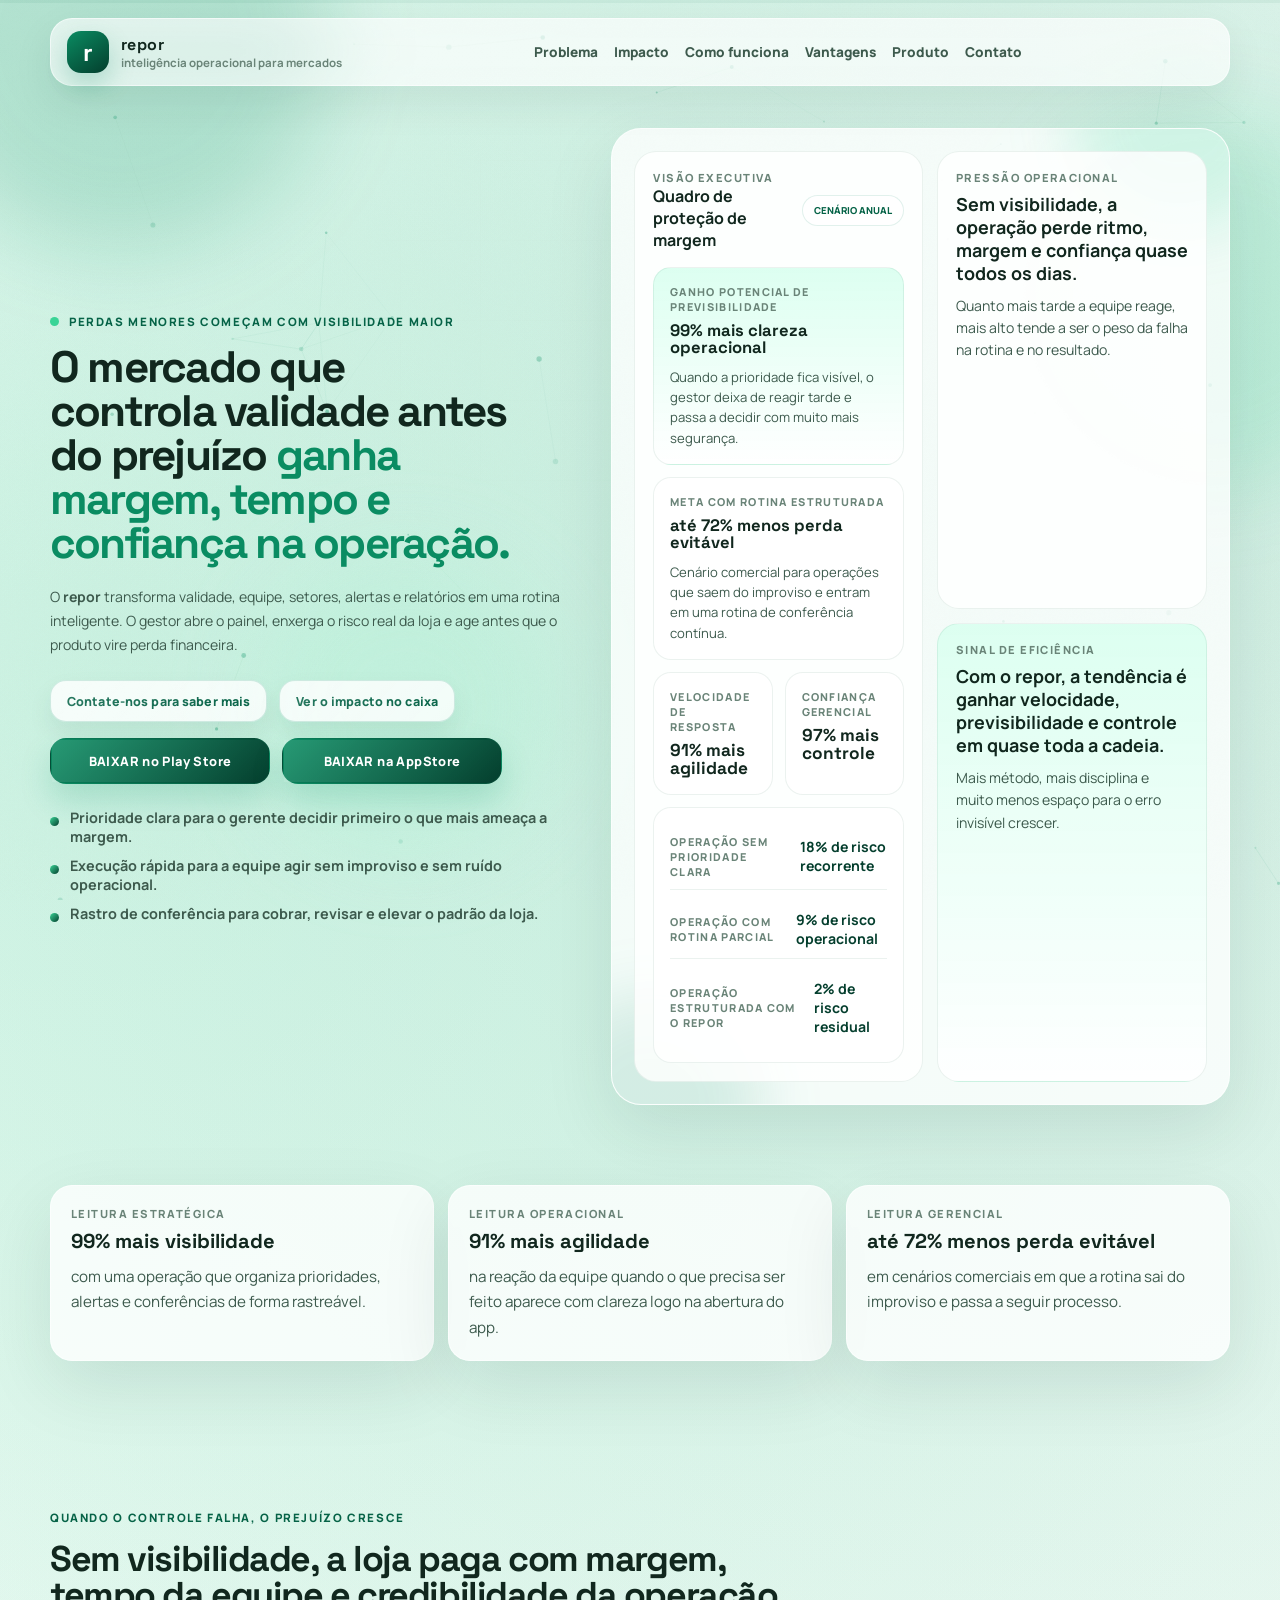
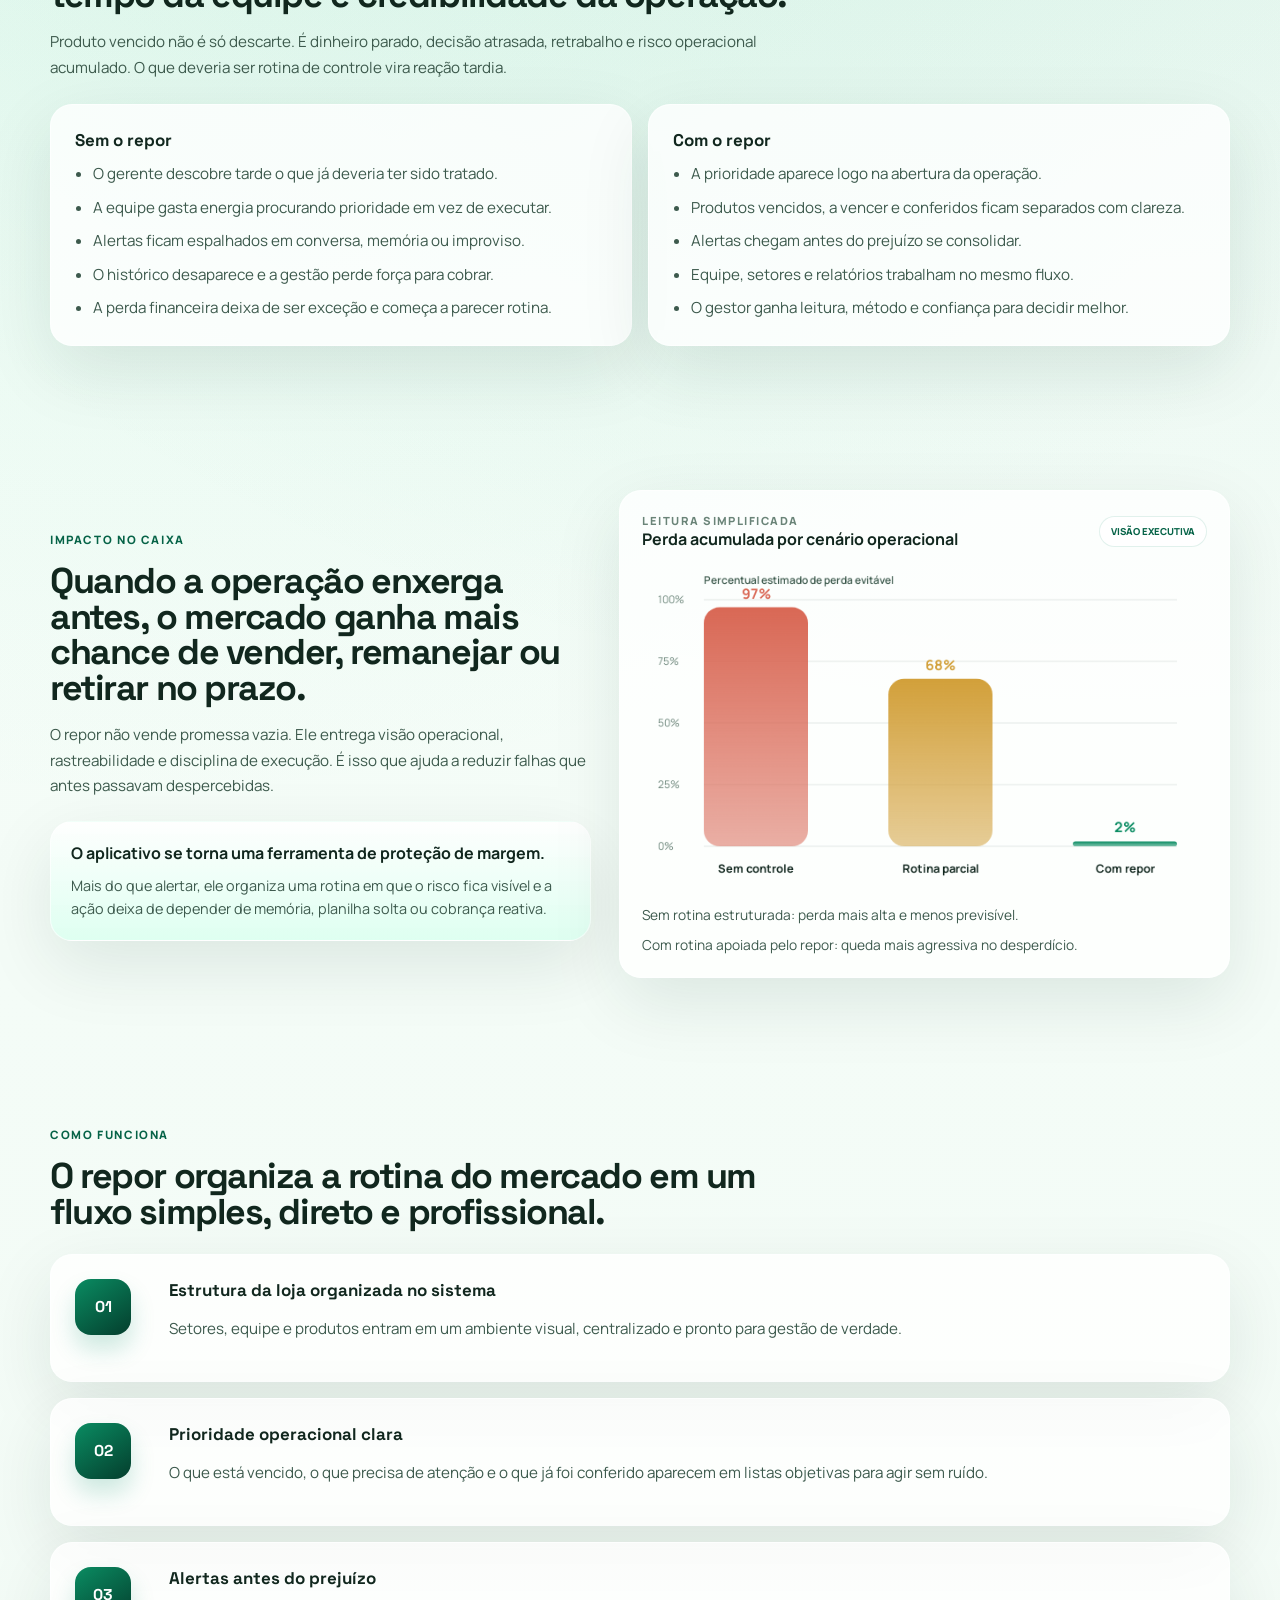
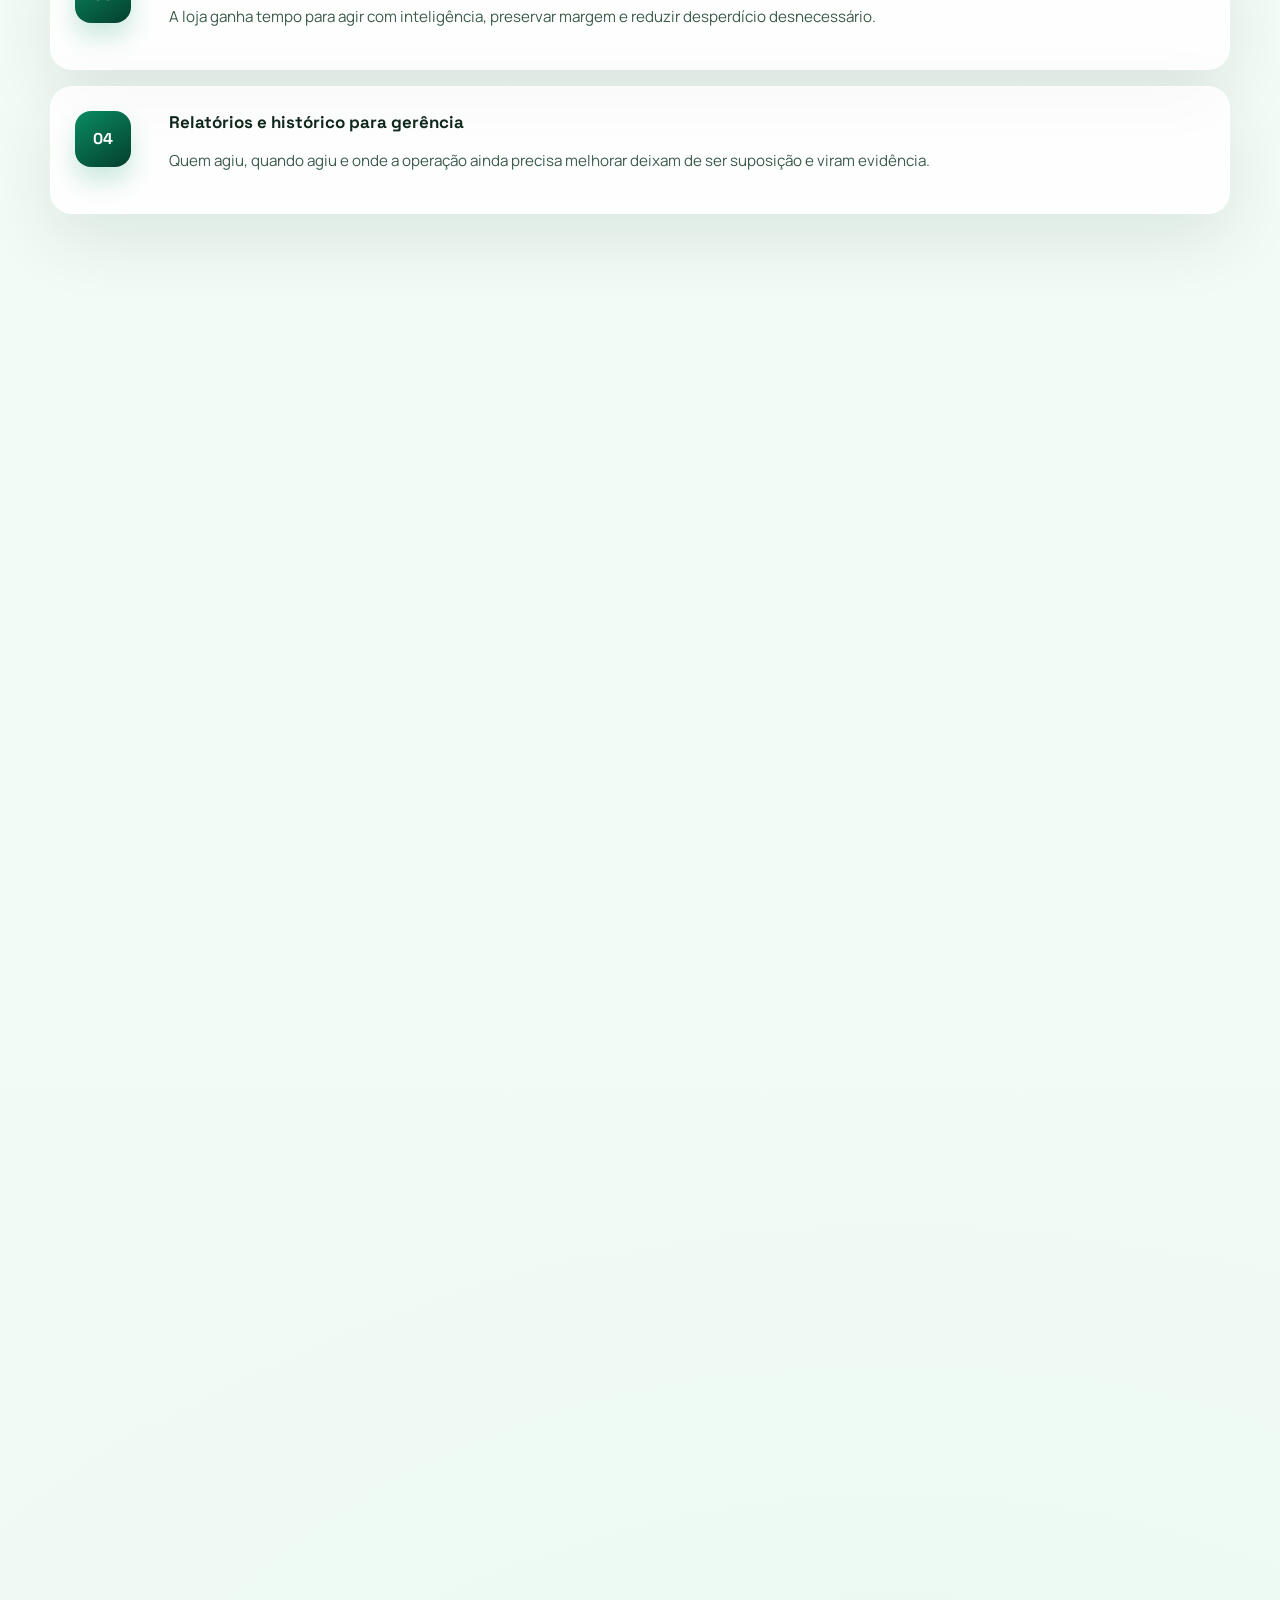
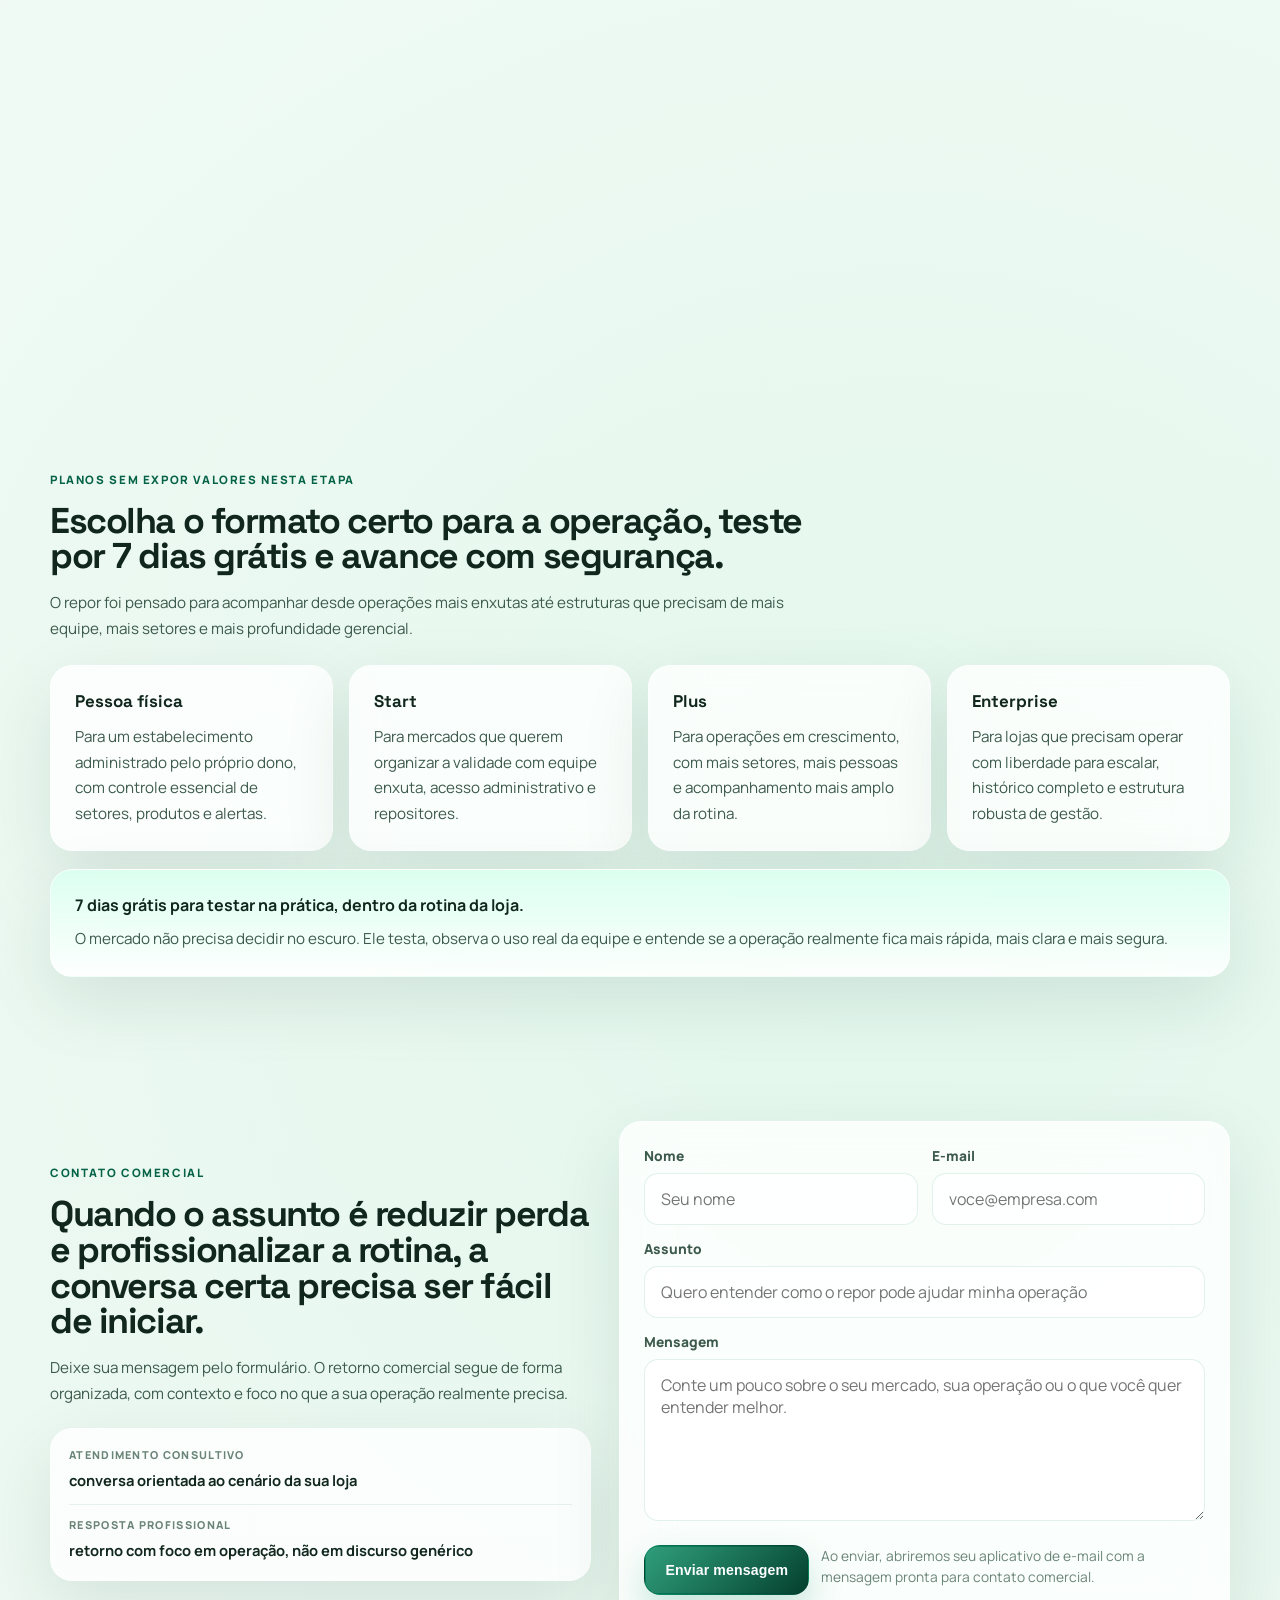
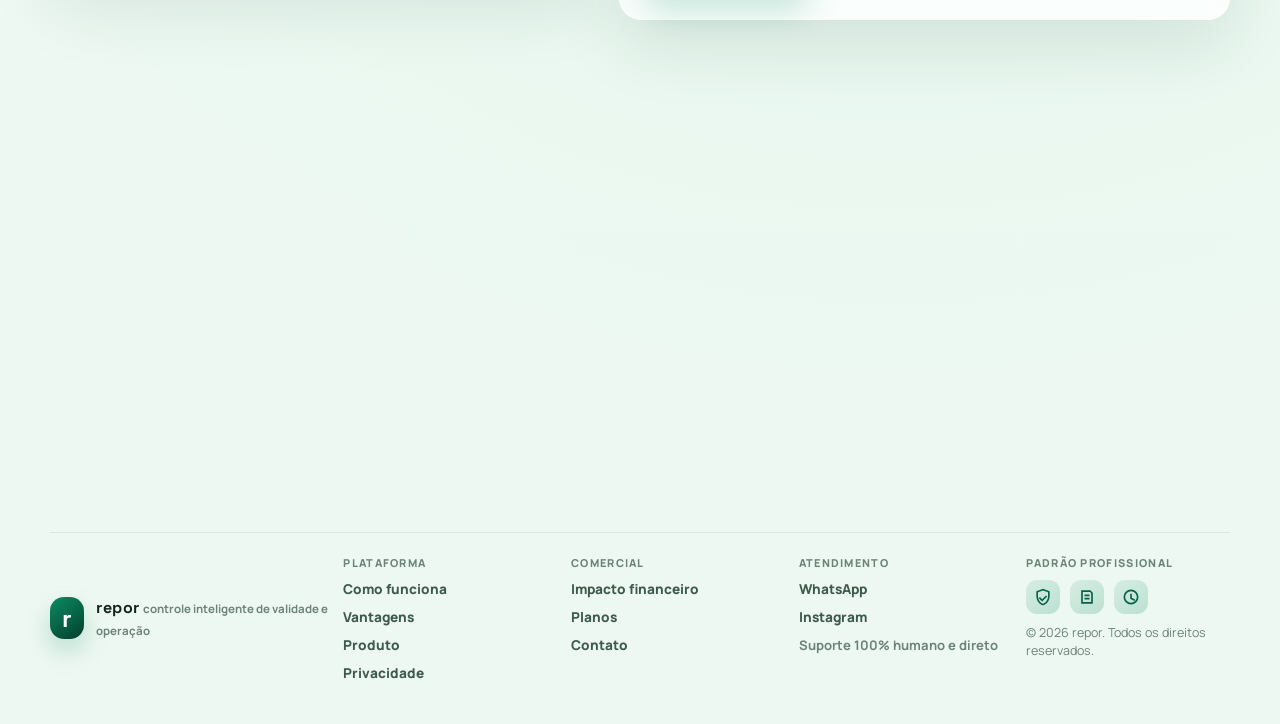
==== index.html @ f5dc284c "first commit" ====
<!DOCTYPE html>
<html lang="pt-BR">
  <head>
    <meta charset="UTF-8" />
    <meta name="viewport" content="width=device-width, initial-scale=1.0" />
    <title>repor | Menos perda. Mais margem. Mais controle.</title>
    <meta
      name="description"
      content="repor é a plataforma que transforma validade, equipe, setores, alertas e relatórios em uma operação mais lucrativa para mercados que querem vender mais e perder menos."
    />
    <meta name="theme-color" content="#0a8c62" />
    <link rel="preconnect" href="https://fonts.googleapis.com" />
    <link rel="preconnect" href="https://fonts.gstatic.com" crossorigin />
    <link
      href="https://fonts.googleapis.com/css2?family=Manrope:wght@400;500;600;700;800&family=Space+Grotesk:wght@500;700&display=swap"
      rel="stylesheet"
    />
    <link
      rel="icon"
      type="image/svg+xml"
      href="data:image/svg+xml,%3Csvg xmlns='http://www.w3.org/2000/svg' viewBox='0 0 64 64'%3E%3Crect width='64' height='64' rx='18' fill='%230a8c62'/%3E%3Ctext x='50%25' y='55%25' text-anchor='middle' dominant-baseline='middle' font-family='Arial, sans-serif' font-size='38' font-weight='700' fill='white'%3Er%3C/text%3E%3C/svg%3E"
    />
    <link rel="stylesheet" href="./styles.css" />
  </head>
  <body>
    <div class="site-shell">
      <div class="noise"></div>
      <div class="grid-light"></div>
      <div class="radial radial-a"></div>
      <div class="radial radial-b"></div>
      <div class="radial radial-c"></div>
      <canvas id="particle-canvas" aria-hidden="true"></canvas>

      <div class="scroll-progress" aria-hidden="true">
        <span id="scroll-progress-bar"></span>
      </div>

      <header class="topbar">
        <a class="brand" href="#inicio" aria-label="repor, voltar ao início">
          <span class="brand-mark">r</span>
          <span class="brand-copy">
            <strong>repor</strong>
            <small>inteligência operacional para mercados</small>
          </span>
        </a>

        <nav class="topnav" aria-label="Navegação principal">
          <a href="#problema">Problema</a>
          <a href="#impacto">Impacto</a>
          <a href="#como-funciona">Como funciona</a>
          <a href="#vantagens">Vantagens</a>
          <a href="#produto">Produto</a>
          <a href="#contato">Contato</a>
        </nav>

        <div class="topbar-actions"></div>
      </header>

      <main>
        <section class="hero section" id="inicio">
          <div class="hero-copy reveal" style="--delay: 60ms">
            <div class="eyebrow eyebrow-live">
              <span class="live-dot"></span>
              perdas menores começam com visibilidade maior
            </div>

            <h1>
              O mercado que controla validade antes do prejuízo
              <span>ganha margem, tempo e confiança na operação.</span>
            </h1>

            <p class="lead">
              O <strong>repor</strong> transforma validade, equipe, setores, alertas e
              relatórios em uma rotina inteligente. O gestor abre o painel, enxerga o
              risco real da loja e age antes que o produto vire perda financeira.
            </p>

            <div class="hero-actions">
              <a
                class="button button-primary"
                href="https://wa.me/5518997501202"
                target="_blank"
                rel="noreferrer"
              >
                Contate-nos para saber mais
              </a>
              <a class="button button-secondary" href="#impacto">
                Ver o impacto no caixa
              </a>
            </div>

            <div class="store-row">
              <a class="store-badge simple-store" href="#" aria-label="Baixar no Play Store">
                <span>BAIXAR no Play Store</span>
              </a>
              <a class="store-badge simple-store" href="#" aria-label="Baixar na App Store">
                <span>BAIXAR na AppStore</span>
              </a>
            </div>

            <ul class="hero-points">
              <li>Prioridade clara para o gerente decidir primeiro o que mais ameaça a margem.</li>
              <li>Execução rápida para a equipe agir sem improviso e sem ruído operacional.</li>
              <li>Rastro de conferência para cobrar, revisar e elevar o padrão da loja.</li>
            </ul>
          </div>

          <div class="hero-visual reveal" style="--delay: 180ms">
            <div class="hero-frame glass-panel">
              <div class="hero-frame-grid">
                <div class="hero-screen-main">
                  <div class="screen-top">
                    <div>
                      <span class="mini-label">visão executiva</span>
                      <strong>Quadro de proteção de margem</strong>
                    </div>
                    <span class="status-pill">cenário anual</span>
                  </div>

                  <div class="executive-board">
                    <article class="executive-card emphasis full">
                      <small>Ganho potencial de previsibilidade</small>
                      <strong>99% mais clareza operacional</strong>
                      <p>Quando a prioridade fica visível, o gestor deixa de reagir tarde e passa a decidir com muito mais segurança.</p>
                    </article>
                    <article class="executive-card full">
                      <small>Meta com rotina estruturada</small>
                      <strong>até 72% menos perda evitável</strong>
                      <p>Cenário comercial para operações que saem do improviso e entram em uma rotina de conferência contínua.</p>
                    </article>
                    <article class="executive-card compact">
                      <small>Velocidade de resposta</small>
                      <strong>91% mais agilidade</strong>
                    </article>
                    <article class="executive-card compact">
                      <small>Confiança gerencial</small>
                      <strong>97% mais controle</strong>
                    </article>
                    <article class="executive-table">
                      <div>
                        <span>Operação sem prioridade clara</span>
                        <b>18% de risco recorrente</b>
                      </div>
                      <div>
                        <span>Operação com rotina parcial</span>
                        <b>9% de risco operacional</b>
                      </div>
                      <div>
                        <span>Operação estruturada com o repor</span>
                        <b>2% de risco residual</b>
                      </div>
                    </article>
                  </div>
                </div>

                <div class="hero-side-card">
                  <span class="mini-label">pressão operacional</span>
                  <strong>Sem visibilidade, a operação perde ritmo, margem e confiança quase todos os dias.</strong>
                  <p>Quanto mais tarde a equipe reage, mais alto tende a ser o peso da falha na rotina e no resultado.</p>
                </div>

                <div class="hero-side-card success">
                  <span class="mini-label">sinal de eficiência</span>
                  <strong>Com o repor, a tendência é ganhar velocidade, previsibilidade e controle em quase toda a cadeia.</strong>
                  <p>Mais método, mais disciplina e muito menos espaço para o erro invisível crescer.</p>
                </div>
              </div>
            </div>
          </div>
        </section>

        <section class="section roi-strip reveal" id="impacto">
          <article class="roi-card glass-panel" style="--delay: 40ms">
            <span class="mini-label">leitura estratégica</span>
            <strong>99% mais visibilidade</strong>
            <p>com uma operação que organiza prioridades, alertas e conferências de forma rastreável.</p>
          </article>
          <article class="roi-card glass-panel" style="--delay: 120ms">
            <span class="mini-label">leitura operacional</span>
            <strong>91% mais agilidade</strong>
            <p>na reação da equipe quando o que precisa ser feito aparece com clareza logo na abertura do app.</p>
          </article>
          <article class="roi-card glass-panel" style="--delay: 200ms">
            <span class="mini-label">leitura gerencial</span>
            <strong>até 72% menos perda evitável</strong>
            <p>em cenários comerciais em que a rotina sai do improviso e passa a seguir processo.</p>
          </article>
        </section>

        <section class="section problem-section" id="problema">
          <div class="section-heading reveal">
            <span class="eyebrow">Quando o controle falha, o prejuízo cresce</span>
            <h2>Sem visibilidade, a loja paga com margem, tempo da equipe e credibilidade da operação.</h2>
            <p>
              Produto vencido não é só descarte. É dinheiro parado, decisão atrasada, retrabalho e risco operacional acumulado.
              O que deveria ser rotina de controle vira reação tardia.
            </p>
          </div>

          <div class="problem-grid">
            <article class="problem-card reveal glass-panel danger-surface" style="--delay: 60ms">
              <h3>Sem o repor</h3>
              <ul>
                <li>O gerente descobre tarde o que já deveria ter sido tratado.</li>
                <li>A equipe gasta energia procurando prioridade em vez de executar.</li>
                <li>Alertas ficam espalhados em conversa, memória ou improviso.</li>
                <li>O histórico desaparece e a gestão perde força para cobrar.</li>
                <li>A perda financeira deixa de ser exceção e começa a parecer rotina.</li>
              </ul>
            </article>

            <article class="problem-card reveal glass-panel success-surface" style="--delay: 180ms">
              <h3>Com o repor</h3>
              <ul>
                <li>A prioridade aparece logo na abertura da operação.</li>
                <li>Produtos vencidos, a vencer e conferidos ficam separados com clareza.</li>
                <li>Alertas chegam antes do prejuízo se consolidar.</li>
                <li>Equipe, setores e relatórios trabalham no mesmo fluxo.</li>
                <li>O gestor ganha leitura, método e confiança para decidir melhor.</li>
              </ul>
            </article>
          </div>
        </section>

        <section class="section chart-section">
          <div class="chart-copy reveal">
            <span class="eyebrow">Impacto no caixa</span>
            <h2>Quando a operação enxerga antes, o mercado ganha mais chance de vender, remanejar ou retirar no prazo.</h2>
            <p>
              O repor não vende promessa vazia. Ele entrega visão operacional, rastreabilidade e disciplina de execução.
              É isso que ajuda a reduzir falhas que antes passavam despercebidas.
            </p>
            <div class="impact-note glass-panel">
              <strong>O aplicativo se torna uma ferramenta de proteção de margem.</strong>
              <span>
                Mais do que alertar, ele organiza uma rotina em que o risco fica visível e a ação deixa de depender de memória, planilha solta ou cobrança reativa.
              </span>
            </div>
          </div>

          <div class="chart-wrap reveal glass-panel">
            <div class="chart-topline">
              <div>
                <span class="mini-label">leitura simplificada</span>
                <strong>Perda acumulada por cenário operacional</strong>
              </div>
              <span class="chart-badge">visão executiva</span>
            </div>
            <canvas id="line-chart" width="640" height="360" aria-label="Gráfico de perda acumulada por cenário"></canvas>
            <div class="chart-summary">
              <span>Sem rotina estruturada: perda mais alta e menos previsível.</span>
              <span>Com rotina apoiada pelo repor: queda mais agressiva no desperdício.</span>
            </div>
          </div>
        </section>

        <section class="section" id="como-funciona">
          <div class="section-heading reveal">
            <span class="eyebrow">Como funciona</span>
            <h2>O repor organiza a rotina do mercado em um fluxo simples, direto e profissional.</h2>
          </div>

          <div class="timeline">
            <article class="timeline-step reveal glass-panel" style="--delay: 40ms">
              <div class="step-index">01</div>
              <div>
                <h3>Estrutura da loja organizada no sistema</h3>
                <p>Setores, equipe e produtos entram em um ambiente visual, centralizado e pronto para gestão de verdade.</p>
              </div>
            </article>

            <article class="timeline-step reveal glass-panel" style="--delay: 100ms">
              <div class="step-index">02</div>
              <div>
                <h3>Prioridade operacional clara</h3>
                <p>O que está vencido, o que precisa de atenção e o que já foi conferido aparecem em listas objetivas para agir sem ruído.</p>
              </div>
            </article>

            <article class="timeline-step reveal glass-panel" style="--delay: 160ms">
              <div class="step-index">03</div>
              <div>
                <h3>Alertas antes do prejuízo</h3>
                <p>A loja ganha tempo para agir com inteligência, preservar margem e reduzir desperdício desnecessário.</p>
              </div>
            </article>

            <article class="timeline-step reveal glass-panel" style="--delay: 220ms">
              <div class="step-index">04</div>
              <div>
                <h3>Relatórios e histórico para gerência</h3>
                <p>Quem agiu, quando agiu e onde a operação ainda precisa melhorar deixam de ser suposição e viram evidência.</p>
              </div>
            </article>
          </div>
        </section>

        <section class="section features-section" id="vantagens">
          <div class="section-heading reveal">
            <span class="eyebrow">Motivos para escolher o repor</span>
            <h2>Uma solução pensada para convencer na prática, porque melhora o que pesa no caixa e no ritmo da loja.</h2>
          </div>

          <div class="feature-grid">
            <article class="feature-card reveal glass-panel" style="--delay: 40ms">
              <div class="feature-icon">01</div>
              <h3>Menos retrabalho</h3>
              <p>A equipe para de adivinhar e passa a agir com clareza sobre o que realmente vem primeiro.</p>
            </article>
            <article class="feature-card reveal glass-panel" style="--delay: 100ms">
              <div class="feature-icon">02</div>
              <h3>Mais velocidade</h3>
              <p>Filtros, prioridades e alertas reduzem o tempo entre enxergar o problema e resolver o problema.</p>
            </article>
            <article class="feature-card reveal glass-panel" style="--delay: 160ms">
              <div class="feature-icon">03</div>
              <h3>Mais previsibilidade</h3>
              <p>O gestor enxerga a operação antes que o prejuízo apareça no fechamento do mês.</p>
            </article>
            <article class="feature-card reveal glass-panel" style="--delay: 220ms">
              <div class="feature-icon">04</div>
              <h3>Mais profissionalismo</h3>
              <p>Mercado, equipe, setores, alertas e relatórios deixam de parecer improviso e passam a seguir processo.</p>
            </article>
          </div>
        </section>

        <section class="section dashboard-section" id="produto">
          <div class="section-heading reveal">
            <span class="eyebrow">Leitura clara do produto</span>
            <h2>Telas organizadas para quem decide, acompanha e cobra resultado sem ruído visual.</h2>
          </div>

          <div class="product-gallery reveal">
            <article class="product-shot glass-panel" style="--delay: 40ms">
              <div class="product-shot-head">
                <span class="mini-label">Home administrativa</span>
                <strong>Prioridade da loja</strong>
              </div>
              <div class="shot-stack">
                <div class="shot-banner">Existe alerta aberto</div>
                <div class="shot-grid four">
                  <div class="shot-stat warn"><b>4</b><span>alertas ativos</span></div>
                  <div class="shot-stat info"><b>5</b><span>produtos monitorados</span></div>
                  <div class="shot-stat success"><b>3</b><span>responsáveis</span></div>
                  <div class="shot-stat danger"><b>0</b><span>vencidos ou críticos</span></div>
                </div>
                <div class="shot-ring-row">
                  <div class="shot-ring">
                    <div><b>40%</b><span>conferido</span></div>
                  </div>
                  <div class="shot-priority">
                    <small>Próxima prioridade</small>
                    <strong>Original lata vence em 13/06/2026</strong>
                  </div>
                </div>
              </div>
            </article>

            <article class="product-shot glass-panel" style="--delay: 120ms">
              <div class="product-shot-head">
                <span class="mini-label">Equipe e setores</span>
                <strong>Execução acompanhada</strong>
              </div>
                <div class="shot-team-list">
                <div><b>Operador 1</b><span>Hortifruti · acesso liberado</span></div>
                <div><b>Operador 2</b><span>Mercearia Gelada · acesso liberado</span></div>
                <div><b>Operador 3</b><span>Padaria · acesso liberado</span></div>
                </div>
              <div class="shot-sector-bars">
                <div><label>Mercearia Gelada</label><span>3 pack(s)</span><i style="--bar: 100%"></i></div>
                <div><label>Hortifruti</label><span>1 pack(s)</span><i style="--bar: 33%"></i></div>
                <div><label>Frios</label><span>1 pack(s)</span><i style="--bar: 33%"></i></div>
              </div>
            </article>

            <article class="product-shot glass-panel wide" style="--delay: 200ms">
              <div class="product-shot-head">
                <span class="mini-label">Alertas recentes</span>
                <strong>Leitura rápida para ação imediata</strong>
              </div>
              <div class="shot-alerts">
                <article class="shot-alert warn">
                  <b>Atenção: vence em 15 dia(s)</b>
                  <span>Original lata · fique em alerta e marque como averiguado depois da conferência.</span>
                </article>
                <article class="shot-alert warn">
                  <b>Atenção: vence em 16 dia(s)</b>
                  <span>Leite integral · revisão recomendada com prioridade moderada.</span>
                </article>
                <article class="shot-alert warn">
                  <b>Atenção: vence em 18 dia(s)</b>
                  <span>Teste de produto 3 · acompanhamento aberto para o setor responsável.</span>
                </article>
              </div>
            </div>
          </div>
        </section>

        <section class="section plans-section" id="planos">
          <div class="section-heading reveal">
            <span class="eyebrow">Planos sem expor valores nesta etapa</span>
            <h2>Escolha o formato certo para a operação, teste por 7 dias grátis e avance com segurança.</h2>
            <p>
              O repor foi pensado para acompanhar desde operações mais enxutas até estruturas que precisam de mais equipe, mais setores e mais profundidade gerencial.
            </p>
          </div>

          <div class="plans-grid">
            <article class="plan-card reveal glass-panel" style="--delay: 40ms">
              <h3>Pessoa física</h3>
              <p>Para um estabelecimento administrado pelo próprio dono, com controle essencial de setores, produtos e alertas.</p>
            </article>
            <article class="plan-card reveal glass-panel" style="--delay: 100ms">
              <h3>Start</h3>
              <p>Para mercados que querem organizar a validade com equipe enxuta, acesso administrativo e repositores.</p>
            </article>
            <article class="plan-card reveal glass-panel" style="--delay: 160ms">
              <h3>Plus</h3>
              <p>Para operações em crescimento, com mais setores, mais pessoas e acompanhamento mais amplo da rotina.</p>
            </article>
            <article class="plan-card reveal glass-panel" style="--delay: 220ms">
              <h3>Enterprise</h3>
              <p>Para lojas que precisam operar com liberdade para escalar, histórico completo e estrutura robusta de gestão.</p>
            </article>
          </div>

          <div class="trial-banner reveal glass-panel">
            <strong>7 dias grátis para testar na prática, dentro da rotina da loja.</strong>
            <p>
              O mercado não precisa decidir no escuro. Ele testa, observa o uso real da equipe e entende se a operação realmente fica mais rápida, mais clara e mais segura.
            </p>
          </div>
        </section>

        <section class="section contact-section" id="contato">
          <div class="contact-layout">
            <div class="contact-copy reveal">
              <span class="eyebrow">Contato comercial</span>
              <h2>Quando o assunto é reduzir perda e profissionalizar a rotina, a conversa certa precisa ser fácil de iniciar.</h2>
              <p>
                Deixe sua mensagem pelo formulário. O retorno comercial segue de forma organizada, com contexto e foco no que a sua operação realmente precisa.
              </p>
              <div class="contact-assurance glass-panel">
                <div>
                  <small>Atendimento consultivo</small>
                  <strong>conversa orientada ao cenário da sua loja</strong>
                </div>
                <div>
                  <small>Resposta profissional</small>
                  <strong>retorno com foco em operação, não em discurso genérico</strong>
                </div>
              </div>
            </div>

            <form class="contact-form glass-panel reveal" id="contact-form">
              <div class="form-grid">
                <label>
                  <span>Nome</span>
                  <input type="text" name="nome" placeholder="Seu nome" required />
                </label>
                <label>
                  <span>E-mail</span>
                  <input type="email" name="email" placeholder="voce@empresa.com" required />
                </label>
                <label class="full">
                  <span>Assunto</span>
                  <input type="text" name="assunto" placeholder="Quero entender como o repor pode ajudar minha operação" required />
                </label>
                <label class="full">
                  <span>Mensagem</span>
                  <textarea
                    name="mensagem"
                    rows="6"
                    placeholder="Conte um pouco sobre o seu mercado, sua operação ou o que você quer entender melhor."
                    required
                  ></textarea>
                </label>
              </div>
              <div class="form-actions">
                <button class="button button-primary" type="submit">Enviar mensagem</button>
                <p id="form-feedback">
                  Ao enviar, abriremos seu aplicativo de e-mail com a mensagem pronta para contato comercial.
                </p>
              </div>
            </form>
          </div>
        </section>

        <section class="section final-cta">
          <div class="final-cta-panel reveal glass-panel">
            <div>
              <span class="eyebrow">repor</span>
              <h2>Menos perda. Mais margem. Mais processo. Mais segurança para crescer.</h2>
              <p>
                Se a sua loja quer menos improviso e mais inteligência operacional, o repor foi desenhado para causar exatamente essa mudança.
              </p>
              <p>
                Suporte 100% humano e direto, com atendimento próximo para a realidade da sua operação.
              </p>
            </div>
            <div class="final-proof-grid">
              <article>
                <small>Operação mais clara</small>
                <strong>prioridade visível</strong>
              </article>
              <article>
                <small>Gestão mais forte</small>
                <strong>histórico rastreável</strong>
              </article>
              <article>
                <small>Mais confiança</small>
                <strong>decisão antes da perda</strong>
              </article>
            </div>
          </div>
        </section>
      </main>

      <footer class="footer-shell">
        <div class="footer-inner">
          <div class="footer-brand">
            <span class="brand-mark">r</span>
            <div>
              <strong>repor</strong>
              <small>controle inteligente de validade e operação</small>
            </div>
          </div>
          <div class="footer-columns">
            <div class="footer-column">
              <span class="footer-label">Plataforma</span>
              <a href="#como-funciona">Como funciona</a>
              <a href="#vantagens">Vantagens</a>
              <a href="#produto">Produto</a>
              <a href="./privacy.html">Privacidade</a>
            </div>
            <div class="footer-column">
              <span class="footer-label">Comercial</span>
              <a href="#impacto">Impacto financeiro</a>
              <a href="#planos">Planos</a>
              <a href="#contato">Contato</a>
            </div>
            <div class="footer-column">
              <span class="footer-label">Atendimento</span>
              <a href="https://wa.me/5518997501202" target="_blank" rel="noreferrer">WhatsApp</a>
              <a href="https://www.instagram.com/repor.app/" target="_blank" rel="noreferrer">Instagram</a>
              <span class="footer-support">Suporte 100% humano e direto</span>
            </div>
            <div class="footer-column footer-icons">
              <span class="footer-label">Padrão profissional</span>
              <div class="icon-row">
                <span class="footer-icon" aria-hidden="true">
                  <svg viewBox="0 0 24 24"><path d="M12 2 4 5v6c0 5 3.4 9.7 8 11 4.6-1.3 8-6 8-11V5l-8-3Zm0 2.2 6 2.2v4.6c0 3.9-2.5 7.9-6 9.1-3.5-1.2-6-5.2-6-9.1V6.4l6-2.2Zm-1 10.5-2.7-2.7-1.4 1.4 4.1 4.1 6-6-1.4-1.4-4.6 4.6Z"/></svg>
                </span>
                <span class="footer-icon" aria-hidden="true">
                  <svg viewBox="0 0 24 24"><path d="M5 4h11l3 3v13H5V4Zm2 2v12h10V8.1L15.9 6H7Zm2 3h6v2H9V9Zm0 4h6v2H9v-2Z"/></svg>
                </span>
                <span class="footer-icon" aria-hidden="true">
                  <svg viewBox="0 0 24 24"><path d="M12 3a9 9 0 1 0 9 9 9 9 0 0 0-9-9Zm0 2a7 7 0 1 1-7 7 7 7 0 0 1 7-7Zm-1 3h2v5l4 2-1 1.7-5-2.7V8Z"/></svg>
                </span>
              </div>
              <small class="footer-rights">© 2026 repor. Todos os direitos reservados.</small>
            </div>
          </div>
        </div>
      </footer>

      <button id="back-to-top" class="back-to-top" aria-label="Voltar ao topo">
        <svg viewBox="0 0 24 24" aria-hidden="true">
          <path d="M12 5.5 5.5 12l1.6 1.6 3.8-3.8V19h2.2V9.8l3.8 3.8 1.6-1.6L12 5.5Z" />
        </svg>
      </button>
    </div>

    <script src="./script.js"></script>
  </body>
</html>
---- styles.css ----
:root {
  --bg: #f4fcf7;
  --bg-soft: #eef8f2;
  --surface: rgba(255, 255, 255, 0.78);
  --surface-strong: rgba(255, 255, 255, 0.9);
  --line: rgba(9, 93, 64, 0.1);
  --line-strong: rgba(9, 93, 64, 0.18);
  --text: #11271e;
  --text-soft: #3d5a4d;
  --text-muted: #6a8478;
  --green-1: #dcfff0;
  --green-2: #a8f0cf;
  --green-3: #39d496;
  --green-4: #0a8c62;
  --green-5: #066347;
  --green-6: #043e2d;
  --red-1: #fff2ef;
  --red-2: #d96855;
  --amber-1: #fff9e9;
  --amber-2: #c88b14;
  --cyan-1: #eefbff;
  --cyan-2: #1784a1;
  --shadow-soft: 0 24px 70px rgba(7, 52, 36, 0.1);
  --shadow-strong: 0 26px 90px rgba(7, 52, 36, 0.16);
  --radius-xl: 30px;
  --radius-lg: 22px;
  --radius-md: 16px;
  --container: min(1180px, calc(100vw - 36px));
}

* {
  box-sizing: border-box;
}

html {
  scroll-behavior: smooth;
}

section[id] {
  scroll-margin-top: 104px;
}

body {
  margin: 0;
  min-width: 320px;
  color: var(--text);
  font-family: "Manrope", sans-serif;
  background:
    radial-gradient(circle at 10% 10%, rgba(57, 212, 150, 0.18), transparent 26%),
    radial-gradient(circle at 85% 6%, rgba(10, 140, 98, 0.14), transparent 28%),
    radial-gradient(circle at 70% 80%, rgba(168, 240, 207, 0.18), transparent 24%),
    linear-gradient(180deg, #f8fffb 0%, var(--bg) 36%, var(--bg-soft) 100%);
  overflow-x: hidden;
}

body::selection {
  background: rgba(10, 140, 98, 0.16);
}

.site-shell {
  position: relative;
  isolation: isolate;
}

.noise,
.grid-light,
.radial,
#particle-canvas {
  pointer-events: none;
}

.noise {
  position: fixed;
  inset: 0;
  opacity: 0.05;
  background-image:
    linear-gradient(rgba(255, 255, 255, 0.24), rgba(255, 255, 255, 0.24)),
    url("data:image/svg+xml,%3Csvg xmlns='http://www.w3.org/2000/svg' width='180' height='180' viewBox='0 0 180 180'%3E%3Cfilter id='n'%3E%3CfeTurbulence type='fractalNoise' baseFrequency='.8' numOctaves='2' stitchTiles='stitch'/%3E%3C/filter%3E%3Crect width='180' height='180' filter='url(%23n)' opacity='.42'/%3E%3C/svg%3E");
  mix-blend-mode: soft-light;
  z-index: -2;
}

.grid-light {
  position: fixed;
  inset: 0;
  opacity: 0.18;
  background-image:
    linear-gradient(rgba(10, 140, 98, 0.05) 1px, transparent 1px),
    linear-gradient(90deg, rgba(10, 140, 98, 0.05) 1px, transparent 1px);
  background-size: 80px 80px;
  mask-image: radial-gradient(circle at center, rgba(0, 0, 0, 0.88), transparent 82%);
  z-index: -4;
}

.radial {
  position: fixed;
  border-radius: 999px;
  filter: blur(42px);
  z-index: -3;
}

.radial-a {
  top: -170px;
  left: -90px;
  width: 420px;
  height: 420px;
  background: rgba(10, 140, 98, 0.18);
}

.radial-b {
  top: 12%;
  right: -120px;
  width: 380px;
  height: 380px;
  background: rgba(57, 212, 150, 0.15);
}

.radial-c {
  bottom: 5%;
  left: 20%;
  width: 300px;
  height: 300px;
  background: rgba(168, 240, 207, 0.24);
}

#particle-canvas {
  position: fixed;
  inset: 0;
  width: 100%;
  height: 100%;
  z-index: -5;
}

.scroll-progress {
  position: fixed;
  top: 0;
  left: 0;
  width: 100%;
  height: 3px;
  background: rgba(6, 99, 71, 0.06);
  z-index: 60;
}

.scroll-progress span {
  display: block;
  height: 100%;
  width: 0;
  background: linear-gradient(90deg, var(--green-3), var(--green-6));
  box-shadow: 0 0 18px rgba(57, 212, 150, 0.45);
}

.topbar {
  position: sticky;
  top: 14px;
  z-index: 40;
  display: grid;
  grid-template-columns: auto 1fr auto;
  align-items: center;
  gap: 18px;
  width: var(--container);
  margin: 18px auto 0;
  padding: 12px 16px;
  border: 1px solid rgba(255, 255, 255, 0.56);
  border-radius: 22px;
  background: rgba(255, 255, 255, 0.68);
  backdrop-filter: blur(18px);
  box-shadow: 0 16px 40px rgba(6, 54, 37, 0.08);
}

.brand {
  display: inline-flex;
  align-items: center;
  gap: 12px;
  color: inherit;
  text-decoration: none;
}

.brand-mark {
  display: grid;
  place-items: center;
  width: 42px;
  height: 42px;
  border-radius: 14px;
  background: linear-gradient(145deg, var(--green-4), var(--green-6));
  color: #fff;
  font-family: "Space Grotesk", sans-serif;
  font-size: 1.52rem;
  font-weight: 700;
  box-shadow: 0 12px 26px rgba(10, 140, 98, 0.24);
}

.brand-copy {
  display: grid;
}

.brand-copy strong,
.footer-brand strong {
  font-family: "Space Grotesk", sans-serif;
  font-size: 1rem;
  letter-spacing: 0.03em;
}

.brand-copy small,
.footer-brand small {
  color: var(--text-muted);
  font-size: 0.72rem;
  font-weight: 700;
}

.topnav {
  display: flex;
  justify-content: center;
  gap: 16px;
}

.topnav a,
.topbar-cta,
.footer-column a {
  color: var(--text-soft);
  text-decoration: none;
  font-size: 0.85rem;
  font-weight: 800;
}

.topnav a:hover,
.topbar-cta:hover,
.footer-column a:hover {
  color: var(--green-5);
}

.topbar-actions {
  display: flex;
  align-items: center;
  gap: 10px;
}

.topbar-cta,
.button {
  position: relative;
  display: inline-flex;
  align-items: center;
  justify-content: center;
  min-height: 50px;
  padding: 0 20px;
  border: 1px solid transparent;
  border-radius: 16px;
  text-decoration: none;
  font-size: 0.88rem;
  font-weight: 800;
  letter-spacing: 0.01em;
  transition:
    transform 180ms ease,
    box-shadow 180ms ease,
    border-color 180ms ease,
    background 180ms ease,
    color 180ms ease;
  overflow: hidden;
}

.topbar-cta::before,
.button::before,
.store-badge::before {
  content: "";
  position: absolute;
  inset: 1px;
  background: linear-gradient(135deg, rgba(255, 255, 255, 0.22), rgba(255, 255, 255, 0));
  opacity: 0.7;
  pointer-events: none;
}

.topbar-cta,
.button-primary {
  color: #fff;
  background: linear-gradient(135deg, var(--green-4), var(--green-6));
  box-shadow: 0 16px 34px rgba(10, 140, 98, 0.22);
}

.button:hover,
.topbar-cta:hover,
.store-badge:hover,
.back-to-top:hover {
  transform: translateY(-2px);
}

.button-secondary {
  color: var(--green-5);
  background: rgba(255, 255, 255, 0.8);
  border-color: rgba(10, 140, 98, 0.16);
  box-shadow: 0 12px 24px rgba(9, 72, 48, 0.08);
}

.hero-actions .button-primary {
  color: var(--green-5);
  background: rgba(255, 255, 255, 0.8);
  border-color: rgba(10, 140, 98, 0.16);
  box-shadow: 0 12px 24px rgba(9, 72, 48, 0.08);
}

.section {
  width: var(--container);
  margin: 0 auto;
  padding: 72px 0;
}

.hero {
  display: grid;
  grid-template-columns: 0.92fr 1.08fr;
  align-items: center;
  gap: 34px;
  min-height: calc(100vh - 120px);
  padding-top: 42px;
}

.eyebrow {
  display: inline-flex;
  align-items: center;
  gap: 10px;
  margin-bottom: 16px;
  color: var(--green-5);
  font-size: 0.72rem;
  font-weight: 800;
  letter-spacing: 0.14em;
  text-transform: uppercase;
}

.live-dot {
  width: 9px;
  height: 9px;
  border-radius: 999px;
  background: var(--green-3);
  box-shadow: 0 0 0 0 rgba(57, 212, 150, 0.8);
  animation: pulse 2s infinite;
}

.hero h1,
.section-heading h2,
.chart-copy h2,
.contact-copy h2,
.final-cta-panel h2 {
  margin: 0;
  font-family: "Space Grotesk", sans-serif;
  letter-spacing: -0.04em;
  line-height: 1;
}

.hero h1 {
  max-width: 16ch;
  font-size: clamp(1.9rem, 3.5vw, 2.75rem);
}

.hero h1 span {
  color: var(--green-4);
}

.lead,
.section-heading p,
.chart-copy p,
.contact-copy p,
.final-cta-panel p,
.problem-card li,
.timeline-step p,
.feature-card p,
.plan-card p,
.trial-banner p,
.roi-card p {
  color: var(--text-soft);
  font-size: 0.95rem;
  line-height: 1.68;
}

.hero .lead {
  max-width: 72ch;
  margin: 20px 0 0;
  font-size: 0.88rem;
}

.hero-actions,
.final-cta-actions,
.form-actions {
  display: flex;
  flex-wrap: wrap;
  gap: 12px;
  margin-top: 24px;
}

.hero-actions .button {
  min-height: 42px;
  padding: 0 16px;
  font-size: 0.78rem;
}

.store-row {
  display: flex;
  flex-wrap: wrap;
  gap: 12px;
  margin-top: 16px;
}

.store-badge {
  position: relative;
  display: inline-flex;
  align-items: center;
  gap: 12px;
  min-width: 168px;
  padding: 10px 12px;
  border: 1px solid rgba(10, 140, 98, 0.12);
  border-radius: 16px;
  background: rgba(255, 255, 255, 0.8);
  color: var(--text);
  text-decoration: none;
  box-shadow: 0 14px 28px rgba(9, 72, 48, 0.08);
}

.store-badge.official {
  min-width: 258px;
  padding: 12px 16px;
  border: 2px solid rgba(255, 255, 255, 0.18);
  border-radius: 18px;
  background: #0a0a0a;
  box-shadow:
    inset 0 0 0 1px rgba(255, 255, 255, 0.12),
    0 18px 32px rgba(6, 54, 37, 0.16);
  color: #fff;
}

.store-glyph,
.footer-icon {
  display: grid;
  place-items: center;
  width: 34px;
  height: 34px;
  border-radius: 11px;
  background: linear-gradient(145deg, rgba(10, 140, 98, 0.1), rgba(10, 140, 98, 0.22));
  color: var(--green-5);
  font-family: "Space Grotesk", sans-serif;
  font-size: 0.92rem;
  font-weight: 700;
}

.store-glyph svg,
.back-to-top svg,
.footer-icon svg {
  width: 20px;
  height: 20px;
  fill: currentColor;
}

.store-glyph.store-play svg,
.store-glyph.store-apple svg {
  width: 18px;
  height: 18px;
}

.store-badge small {
  display: block;
  color: var(--text-muted);
  font-size: 0.58rem;
  font-weight: 800;
  text-transform: uppercase;
  letter-spacing: 0.12em;
}

.store-badge strong {
  display: block;
  margin-top: 2px;
  font-size: 0.82rem;
}

.simple-store {
  min-width: 220px;
  min-height: 46px;
  padding: 0 18px;
  justify-content: center;
  background: linear-gradient(135deg, var(--green-4), var(--green-6));
  color: #fff;
  border-radius: 16px;
  box-shadow: 0 16px 32px rgba(10, 140, 98, 0.2);
}

.simple-store::before {
  content: "";
  position: absolute;
  inset: 1px;
  background: linear-gradient(135deg, rgba(255, 255, 255, 0.18), rgba(255, 255, 255, 0));
  opacity: 0.65;
}

.simple-store span {
  position: relative;
  z-index: 1;
  font-size: 0.8rem;
  font-weight: 800;
  letter-spacing: 0.03em;
}

.store-badge.official .store-glyph {
  width: 44px;
  height: 44px;
  border-radius: 0;
  background: transparent;
  color: #fff;
}

.store-badge.official .store-glyph svg {
  width: 38px;
  height: 38px;
}

.store-badge.official small {
  color: rgba(255, 255, 255, 0.88);
  font-size: 0.5rem;
  letter-spacing: 0.18em;
}

.store-badge.official strong {
  color: #fff;
  font-size: 1rem;
  line-height: 1.05;
}

.hero-points {
  display: grid;
  gap: 10px;
  margin: 24px 0 0;
  padding: 0;
  list-style: none;
}

.hero-points li {
  position: relative;
  padding-left: 20px;
  color: var(--text-soft);
  font-size: 0.9rem;
  font-weight: 700;
}

.hero-points li::before {
  content: "";
  position: absolute;
  top: 9px;
  left: 0;
  width: 9px;
  height: 9px;
  border-radius: 999px;
  background: linear-gradient(135deg, var(--green-3), var(--green-6));
}

.glass-panel {
  border: 1px solid rgba(255, 255, 255, 0.58);
  background: var(--surface);
  backdrop-filter: blur(24px);
  box-shadow: var(--shadow-soft);
}

.hero-frame {
  position: relative;
  overflow: hidden;
  padding: 22px;
  border-radius: var(--radius-xl);
}

.hero-frame::before,
.hero-frame::after,
.final-cta-panel::before {
  content: "";
  position: absolute;
  border-radius: 999px;
  filter: blur(30px);
}

.hero-frame::before {
  top: -120px;
  right: -60px;
  width: 220px;
  height: 220px;
  background: rgba(57, 212, 150, 0.18);
}

.hero-frame::after {
  bottom: -110px;
  left: -70px;
  width: 220px;
  height: 220px;
  background: rgba(10, 140, 98, 0.14);
}

.hero-frame-grid {
  position: relative;
  z-index: 1;
  display: grid;
  grid-template-columns: minmax(0, 1fr) 270px;
  gap: 14px;
}

.hero-screen-main,
.hero-side-card,
.roi-card,
.problem-card,
.timeline-step,
.feature-card,
.plan-card,
.trial-banner,
.chart-wrap,
.impact-note,
.contact-form,
.contact-assurance,
.product-shot,
.final-cta-panel {
  border-radius: var(--radius-lg);
}

.hero-screen-main,
.hero-side-card {
  border: 1px solid rgba(10, 88, 60, 0.08);
  background: rgba(255, 255, 255, 0.82);
}

.hero-screen-main {
  grid-row: span 2;
  padding: 18px;
}

.hero-copy,
.hero-visual,
.roi-card,
.problem-card,
.timeline-step,
.feature-card,
.product-shot,
.plan-card,
.contact-copy,
.contact-form,
.final-cta-panel {
  transition-delay: var(--delay, 0ms);
}

.hero-side-card {
  padding: 18px;
}

.hero-side-card.success {
  background: linear-gradient(180deg, rgba(219, 255, 240, 0.96), rgba(255, 255, 255, 0.88));
}

.hero-side-card strong,
.roi-card strong {
  display: block;
}

.hero-side-card strong {
  margin-top: 8px;
  font-size: 1.12rem;
  line-height: 1.28;
}

.hero-side-card p {
  margin: 10px 0 0;
  color: var(--text-soft);
  font-size: 0.88rem;
  line-height: 1.58;
}

.screen-top,
.chart-topline,
.footer-inner {
  display: flex;
  align-items: center;
  justify-content: space-between;
  gap: 12px;
}

.mini-label {
  display: block;
  color: var(--text-muted);
  font-size: 0.7rem;
  font-weight: 800;
  text-transform: uppercase;
  letter-spacing: 0.13em;
}

.status-pill,
.chart-badge {
  padding: 8px 11px;
  border-radius: 999px;
  border: 1px solid rgba(10, 140, 98, 0.12);
  background: rgba(255, 255, 255, 0.8);
  color: var(--green-5);
  font-size: 0.6rem;
  font-weight: 800;
  text-transform: uppercase;
  white-space: nowrap;
}

.executive-board {
  display: grid;
  grid-template-columns: repeat(2, minmax(0, 1fr));
  gap: 12px;
  margin-top: 16px;
}

.executive-card.full {
  grid-column: 1 / -1;
}

.executive-card,
.executive-table {
  padding: 16px;
  border: 1px solid rgba(10, 88, 60, 0.08);
  border-radius: 18px;
  background: rgba(255, 255, 255, 0.86);
}

.executive-card.emphasis {
  background: linear-gradient(180deg, rgba(219, 255, 240, 0.96), rgba(255, 255, 255, 0.88));
}

.executive-card small,
.executive-table span {
  display: block;
  color: var(--text-muted);
  font-size: 0.68rem;
  font-weight: 800;
  text-transform: uppercase;
  letter-spacing: 0.12em;
}

.executive-card strong {
  display: block;
  margin-top: 8px;
  color: var(--text);
  font-family: "Space Grotesk", sans-serif;
  font-size: 1.04rem;
  line-height: 1.04;
}

.executive-card p {
  margin: 10px 0 0;
  color: var(--text-soft);
  font-size: 0.82rem;
  line-height: 1.55;
}

.executive-card.compact strong {
  font-size: 1.08rem;
}

.executive-table {
  grid-column: 1 / -1;
  display: grid;
  gap: 10px;
}

.executive-table div {
  display: flex;
  align-items: center;
  justify-content: space-between;
  gap: 10px;
  padding: 10px 0;
  border-bottom: 1px solid rgba(10, 88, 60, 0.08);
}

.executive-table div:last-child {
  border-bottom: 0;
}

.executive-table b {
  color: var(--green-6);
  font-size: 0.88rem;
}

.roi-strip {
  display: grid;
  grid-template-columns: repeat(3, minmax(0, 1fr));
  gap: 14px;
  padding-top: 8px;
}

.roi-card {
  padding: 20px;
}

.roi-card strong {
  margin-top: 10px;
  font-family: "Space Grotesk", sans-serif;
  font-size: 1.26rem;
  line-height: 1.04;
}

.roi-card p {
  margin: 12px 0 0;
}

.section-heading {
  max-width: 760px;
}

.section-heading h2,
.chart-copy h2,
.contact-copy h2,
.final-cta-panel h2 {
  font-size: clamp(1.55rem, 2.8vw, 2.45rem);
}

.section-heading p,
.chart-copy p,
.contact-copy p {
  margin: 16px 0 0;
}

.problem-grid,
.feature-grid,
.plans-grid,
.product-gallery {
  display: grid;
  gap: 16px;
  margin-top: 24px;
}

.problem-grid {
  grid-template-columns: repeat(2, minmax(0, 1fr));
}

.problem-card,
.timeline-step,
.feature-card,
.plan-card {
  padding: 24px;
}

.problem-card h3,
.timeline-step h3,
.feature-card h3,
.plan-card h3 {
  margin: 0 0 10px;
  font-family: "Space Grotesk", sans-serif;
  font-size: 1.06rem;
}

.problem-card ul {
  margin: 0;
  padding-left: 18px;
}

.problem-card li + li {
  margin-top: 8px;
}

.chart-section,
.contact-layout {
  display: grid;
  grid-template-columns: 0.94fr 1.06fr;
  align-items: center;
  gap: 28px;
}

.chart-wrap {
  padding: 22px;
}

#line-chart {
  width: 100%;
  height: auto;
  margin-top: 18px;
}

.chart-summary {
  display: grid;
  gap: 8px;
  margin-top: 14px;
  color: var(--text-soft);
  font-size: 0.86rem;
  line-height: 1.56;
}

.impact-note {
  margin-top: 22px;
  padding: 20px;
  background: linear-gradient(180deg, rgba(255, 255, 255, 0.86), rgba(219, 255, 240, 0.88));
}

.impact-note span {
  display: block;
  margin-top: 10px;
  color: var(--text-soft);
  line-height: 1.62;
  font-size: 0.9rem;
}

.timeline {
  display: grid;
  gap: 16px;
  margin-top: 24px;
}

.timeline-step {
  display: grid;
  grid-template-columns: 78px 1fr;
  gap: 16px;
  align-items: start;
}

.step-index,
.feature-icon {
  display: grid;
  place-items: center;
  width: 56px;
  height: 56px;
  border-radius: 16px;
  background: linear-gradient(145deg, var(--green-4), var(--green-6));
  color: #fff;
  font-family: "Space Grotesk", sans-serif;
  font-size: 0.98rem;
  font-weight: 700;
  box-shadow: 0 14px 24px rgba(10, 140, 98, 0.2);
}

.feature-grid {
  grid-template-columns: repeat(4, minmax(0, 1fr));
}

.feature-card p,
.plan-card p {
  margin: 12px 0 0;
}

.product-gallery {
  grid-template-columns: repeat(2, minmax(0, 1fr));
}

.product-shot {
  padding: 20px;
}

.product-shot.wide {
  grid-column: 1 / -1;
}

.product-shot-head strong {
  display: block;
  margin-top: 4px;
  font-size: 0.92rem;
}

.shot-stack,
.shot-team-list,
.shot-sector-bars,
.shot-alerts {
  display: grid;
  gap: 12px;
  margin-top: 14px;
}

.shot-banner,
.shot-stat,
.shot-ring-row,
.shot-priority,
.shot-team-list div,
.shot-alert {
  border: 1px solid rgba(10, 88, 60, 0.08);
  background: rgba(255, 255, 255, 0.84);
}

.shot-banner,
.shot-priority,
.shot-team-list div,
.shot-alert {
  padding: 14px 16px;
  border-radius: 16px;
}

.shot-banner {
  color: #24313f;
  font-size: 0.92rem;
  font-weight: 700;
}

.shot-grid.four {
  display: grid;
  grid-template-columns: repeat(2, minmax(0, 1fr));
  gap: 12px;
}

.shot-stat {
  padding: 14px;
  border-radius: 16px;
}

.shot-stat b {
  display: block;
  font-size: 1.34rem;
  line-height: 1;
}

.shot-stat span {
  display: block;
  margin-top: 8px;
  color: #566372;
  font-size: 0.78rem;
  font-weight: 700;
}

.shot-stat.warn {
  background: var(--amber-1);
}

.shot-stat.info {
  background: var(--cyan-1);
}

.shot-stat.success {
  background: #f2fff8;
}

.shot-stat.danger {
  background: var(--red-1);
}

.shot-ring-row {
  display: grid;
  grid-template-columns: 114px 1fr;
  gap: 14px;
  padding: 14px;
  border-radius: 16px;
}

.shot-ring {
  display: grid;
  place-items: center;
  width: 100px;
  height: 100px;
  border-radius: 999px;
  background:
    radial-gradient(closest-side, #fff 67%, transparent 68% 100%),
    conic-gradient(var(--green-4) 40%, #dce9ff 0);
}

.shot-ring b {
  display: block;
  color: #1d2431;
  font-size: 1.65rem;
  text-align: center;
}

.shot-ring span {
  display: block;
  color: #5f6a78;
  font-size: 0.62rem;
  font-weight: 800;
  text-transform: uppercase;
}

.shot-priority small {
  display: block;
  color: var(--text-muted);
  font-size: 0.68rem;
  font-weight: 800;
  letter-spacing: 0.12em;
  text-transform: uppercase;
}

.shot-priority strong {
  display: block;
  margin-top: 10px;
  color: #202938;
  font-size: 0.9rem;
  line-height: 1.38;
}

.shot-team-list div b,
.shot-alert b {
  display: block;
  color: #222a38;
  font-size: 0.95rem;
}

.shot-team-list div span,
.shot-alert span {
  display: block;
  margin-top: 6px;
  color: #5f6a78;
  font-size: 0.84rem;
  line-height: 1.52;
}

.shot-sector-bars div {
  padding: 0 2px;
}

.shot-sector-bars label,
.shot-sector-bars span {
  display: inline-block;
  color: #243142;
  font-size: 0.84rem;
  font-weight: 700;
}

.shot-sector-bars span {
  float: right;
}

.shot-sector-bars i {
  display: block;
  width: 100%;
  height: 11px;
  margin-top: 8px;
  border-radius: 999px;
  background: linear-gradient(90deg, #ffbf24 var(--bar), #e9edf5 var(--bar));
}

.shot-alert.warn {
  background: var(--amber-1);
}

.plans-grid {
  grid-template-columns: repeat(4, minmax(0, 1fr));
}

.trial-banner {
  margin-top: 18px;
  padding: 24px;
  background: linear-gradient(180deg, rgba(219, 255, 240, 0.96), rgba(255, 255, 255, 0.88));
}

.trial-banner p {
  margin: 10px 0 0;
}

.contact-assurance {
  display: grid;
  gap: 12px;
  margin-top: 22px;
  padding: 18px;
}

.contact-assurance div {
  padding-bottom: 12px;
  border-bottom: 1px solid rgba(10, 88, 60, 0.08);
}

.contact-assurance div:last-child {
  padding-bottom: 0;
  border-bottom: 0;
}

.contact-assurance small {
  display: block;
  color: var(--text-muted);
  font-size: 0.68rem;
  font-weight: 800;
  letter-spacing: 0.12em;
  text-transform: uppercase;
}

.contact-assurance strong {
  display: block;
  margin-top: 8px;
  color: var(--text);
  font-size: 0.92rem;
  line-height: 1.48;
}

.contact-form {
  padding: 24px;
}

.form-grid {
  display: grid;
  grid-template-columns: repeat(2, minmax(0, 1fr));
  gap: 14px;
}

.form-grid label {
  display: grid;
  gap: 8px;
}

.form-grid label.full {
  grid-column: 1 / -1;
}

.form-grid span {
  color: var(--text-soft);
  font-size: 0.86rem;
  font-weight: 800;
}

.form-grid input,
.form-grid textarea {
  width: 100%;
  border: 1px solid rgba(10, 140, 98, 0.12);
  border-radius: 14px;
  background: rgba(255, 255, 255, 0.84);
  color: var(--text);
  font: inherit;
  padding: 14px 16px;
  outline: none;
  transition: border-color 180ms ease, box-shadow 180ms ease;
}

.form-grid input:focus,
.form-grid textarea:focus {
  border-color: rgba(10, 140, 98, 0.36);
  box-shadow: 0 0 0 4px rgba(10, 140, 98, 0.08);
}

.form-grid textarea {
  resize: vertical;
  min-height: 148px;
}

#form-feedback {
  margin: 0;
  max-width: 46ch;
  color: var(--text-muted);
  font-size: 0.86rem;
  line-height: 1.56;
}

.final-cta-panel {
  position: relative;
  display: grid;
  grid-template-columns: 1fr auto;
  gap: 22px;
  padding: 28px;
  background:
    linear-gradient(135deg, rgba(255, 255, 255, 0.9), rgba(219, 255, 240, 0.94)),
    radial-gradient(circle at top right, rgba(57, 212, 150, 0.18), transparent 34%);
  overflow: hidden;
}

.final-proof-grid {
  display: grid;
  gap: 10px;
  align-self: stretch;
  min-width: 230px;
}

.final-proof-grid article {
  padding: 14px 16px;
  border-radius: 16px;
  border: 1px solid rgba(10, 140, 98, 0.12);
  background: rgba(255, 255, 255, 0.74);
}

.final-proof-grid small {
  display: block;
  color: var(--text-muted);
  font-size: 0.68rem;
  font-weight: 800;
  letter-spacing: 0.12em;
  text-transform: uppercase;
}

.final-proof-grid strong {
  display: block;
  margin-top: 8px;
  color: var(--text);
  font-size: 0.86rem;
  text-transform: capitalize;
}

.final-cta-panel::before {
  top: -86px;
  right: -78px;
  width: 220px;
  height: 220px;
  background: rgba(10, 140, 98, 0.14);
}

.final-cta-panel p {
  margin: 14px 0 0;
  max-width: 54ch;
}

.footer-shell {
  width: var(--container);
  margin: 0 auto;
  padding: 0 0 42px;
}

.footer-inner {
  padding-top: 22px;
  border-top: 1px solid rgba(10, 88, 60, 0.1);
}

.footer-brand {
  display: inline-flex;
  align-items: center;
  gap: 12px;
}

.footer-columns {
  display: grid;
  grid-template-columns: repeat(4, minmax(0, 1fr));
  gap: 24px;
}

.footer-column {
  display: grid;
  align-content: start;
  gap: 10px;
}

.footer-label {
  color: var(--text-muted);
  font-size: 0.68rem;
  font-weight: 800;
  letter-spacing: 0.12em;
  text-transform: uppercase;
}

.footer-icons .icon-row {
  display: flex;
  gap: 10px;
}

.footer-rights {
  display: block;
  color: var(--text-muted);
  font-size: 0.78rem;
  line-height: 1.48;
}

.footer-support {
  color: var(--text-muted);
  font-size: 0.82rem;
  line-height: 1.5;
  font-weight: 700;
}

.back-to-top {
  position: fixed;
  right: 18px;
  bottom: 18px;
  display: grid;
  place-items: center;
  width: 54px;
  height: 54px;
  border: 0;
  border-radius: 16px;
  background: linear-gradient(145deg, var(--green-4), var(--green-6));
  color: #fff;
  box-shadow: 0 22px 44px rgba(10, 140, 98, 0.28);
  cursor: pointer;
  opacity: 0;
  visibility: hidden;
  transform: translateY(18px);
  transition: opacity 180ms ease, transform 180ms ease, visibility 180ms ease;
  z-index: 35;
}

.back-to-top.is-visible {
  opacity: 1;
  visibility: visible;
  transform: translateY(0);
}

.reveal {
  opacity: 0;
  transform: translateY(34px) scale(0.985);
  filter: blur(10px);
  transition:
    opacity 760ms ease,
    transform 760ms cubic-bezier(0.22, 1, 0.36, 1),
    filter 760ms ease;
}

.reveal.in-view {
  opacity: 1;
  transform: translateY(0) scale(1);
  filter: blur(0);
}

@keyframes pulse {
  0% {
    box-shadow: 0 0 0 0 rgba(57, 212, 150, 0.8);
  }

  70% {
    box-shadow: 0 0 0 14px rgba(57, 212, 150, 0);
  }

  100% {
    box-shadow: 0 0 0 0 rgba(57, 212, 150, 0);
  }
}

@media (max-width: 1140px) {
  .topnav {
    display: none;
  }

  .hero,
  .chart-section,
  .contact-layout,
  .final-cta-panel {
    grid-template-columns: 1fr;
  }

  .hero-frame-grid {
    grid-template-columns: 1fr;
  }

  .hero-screen-main {
    grid-row: auto;
  }

  .roi-strip,
  .feature-grid,
  .plans-grid,
  .product-gallery,
  .footer-columns {
    grid-template-columns: 1fr 1fr;
  }
}

@media (max-width: 760px) {
  .topbar {
    top: 10px;
    width: min(calc(100vw - 20px), 100%);
    margin-top: 10px;
    grid-template-columns: 1fr auto;
    padding: 12px 14px;
  }

  .topbar-cta {
    display: none;
  }

  .section,
  .footer-shell {
    width: min(calc(100vw - 20px), 100%);
  }

  .section {
    padding: 60px 0;
  }

  .hero {
    min-height: auto;
    padding-top: 34px;
  }

  .hero h1 {
    max-width: none;
    font-size: clamp(2.2rem, 10vw, 3.4rem);
  }

  .hero-actions,
  .form-actions {
    flex-direction: column;
  }

  .store-row {
    flex-direction: row;
    flex-wrap: nowrap;
  }

  .simple-store {
    min-width: 0;
    flex: 1 1 0;
    padding: 0 12px;
  }

  .button,
  .store-badge {
    width: 100%;
  }

  .roi-strip,
  .feature-grid,
  .plans-grid,
  .product-gallery,
  .footer-columns,
  .executive-board,
  .shot-grid.four,
  .form-grid {
    grid-template-columns: 1fr;
  }

  .timeline-step {
    grid-template-columns: 1fr;
  }

  .shot-ring-row {
    grid-template-columns: 1fr;
  }

  .final-cta-panel {
    padding: 24px;
  }

  .footer-inner {
    flex-direction: column;
    align-items: flex-start;
  }

  .back-to-top {
    right: 14px;
    bottom: 14px;
  }
}
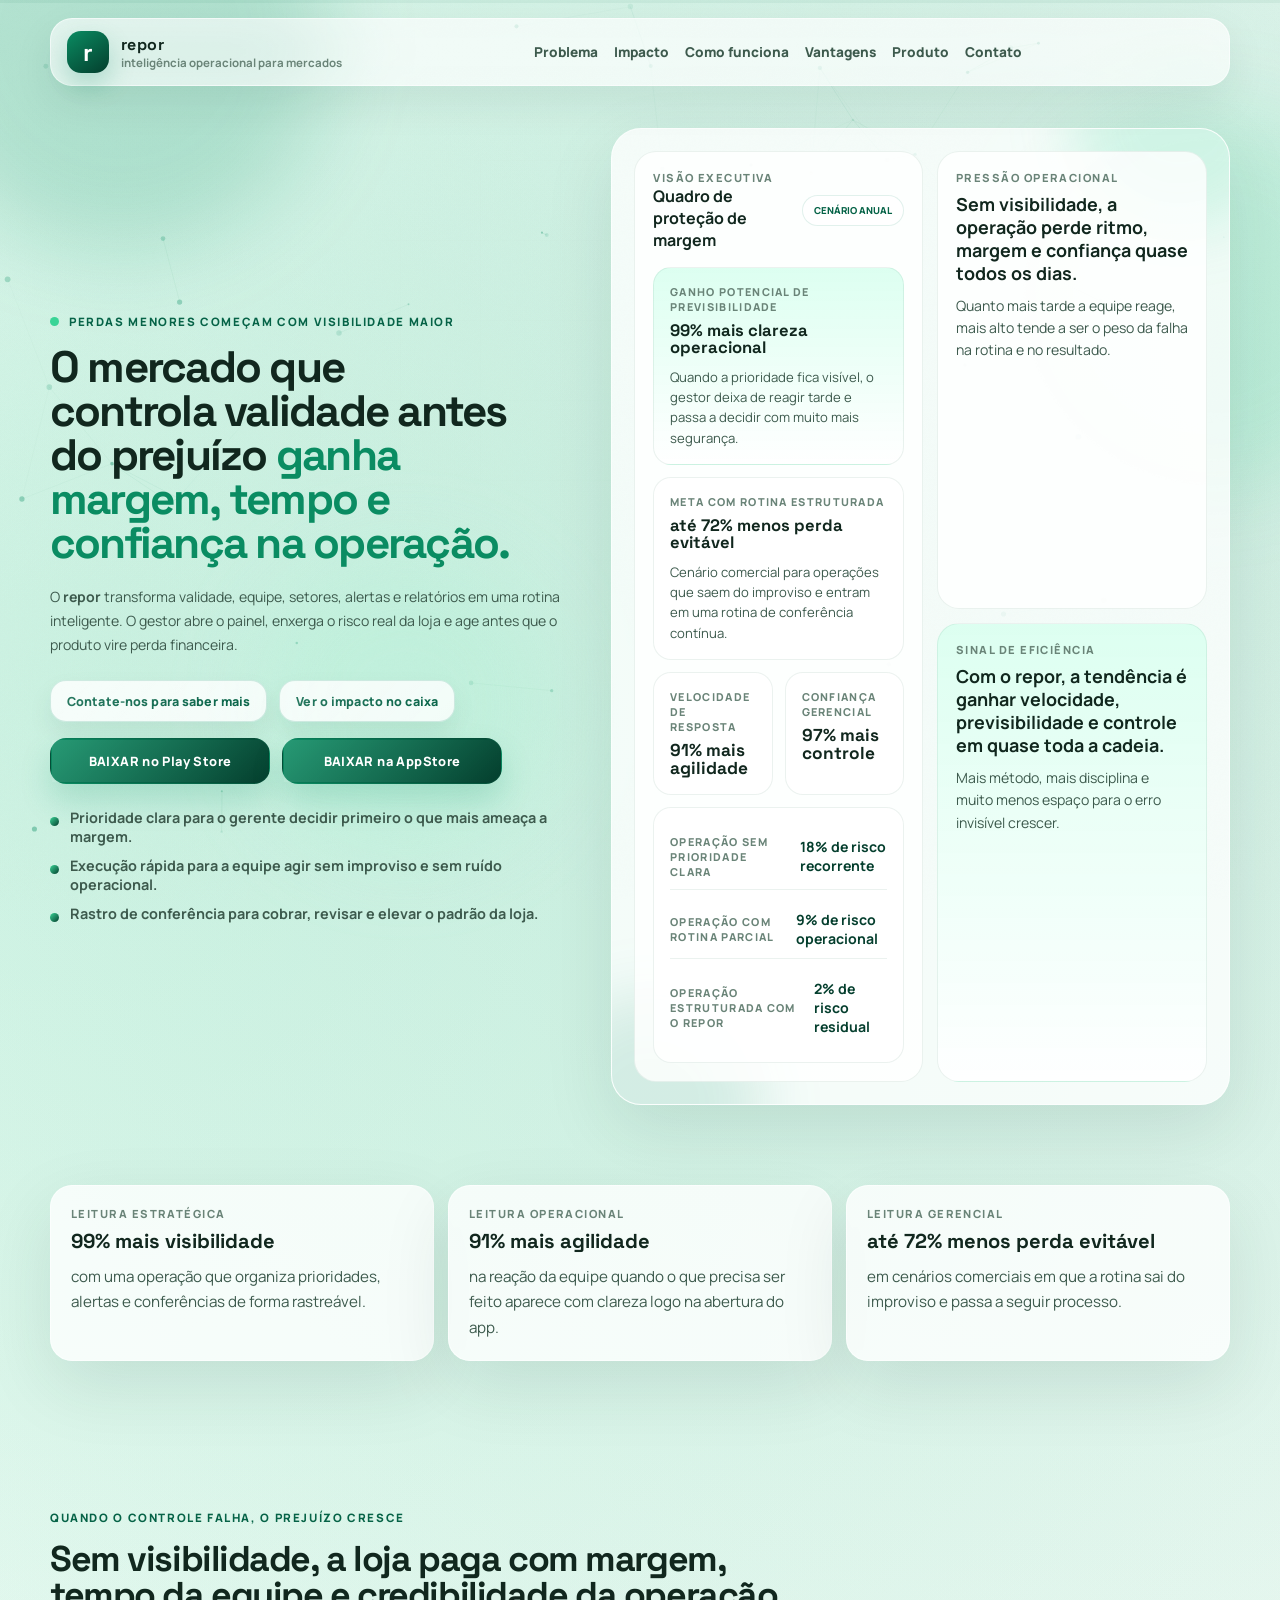
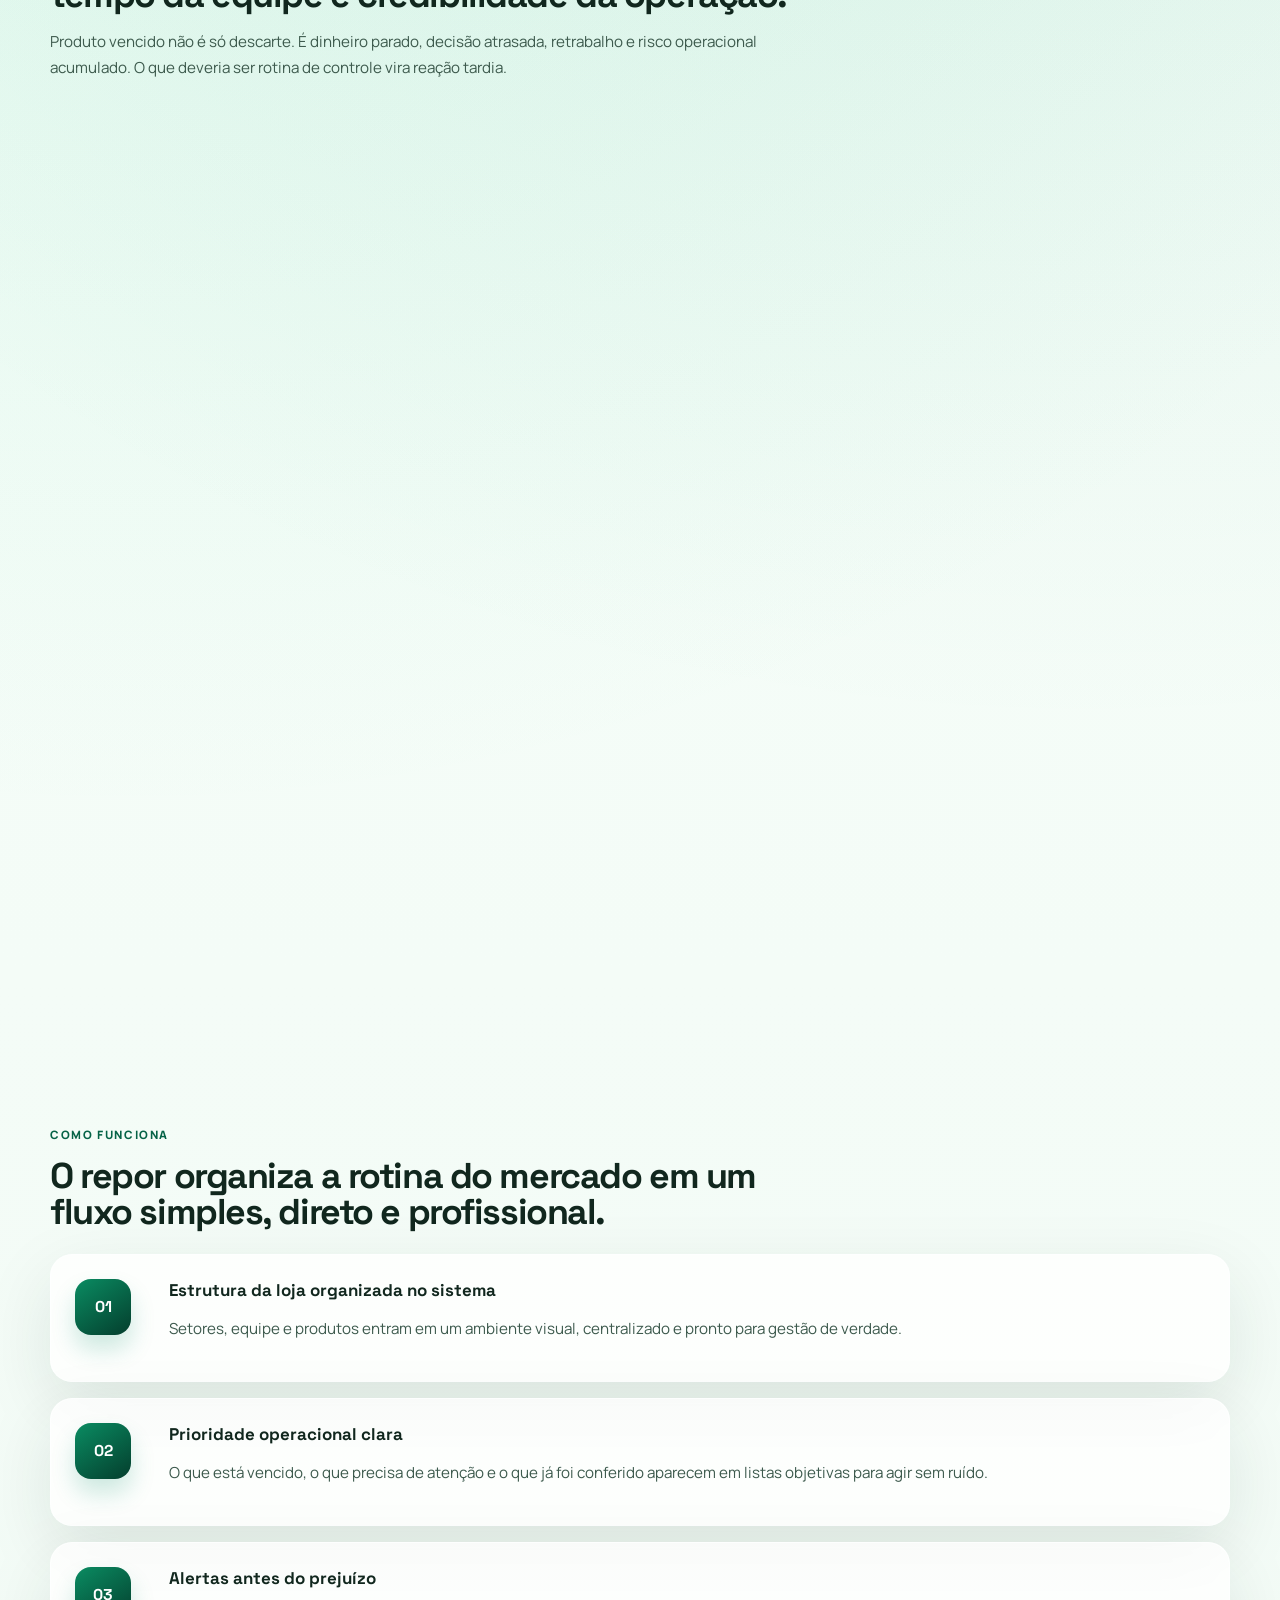
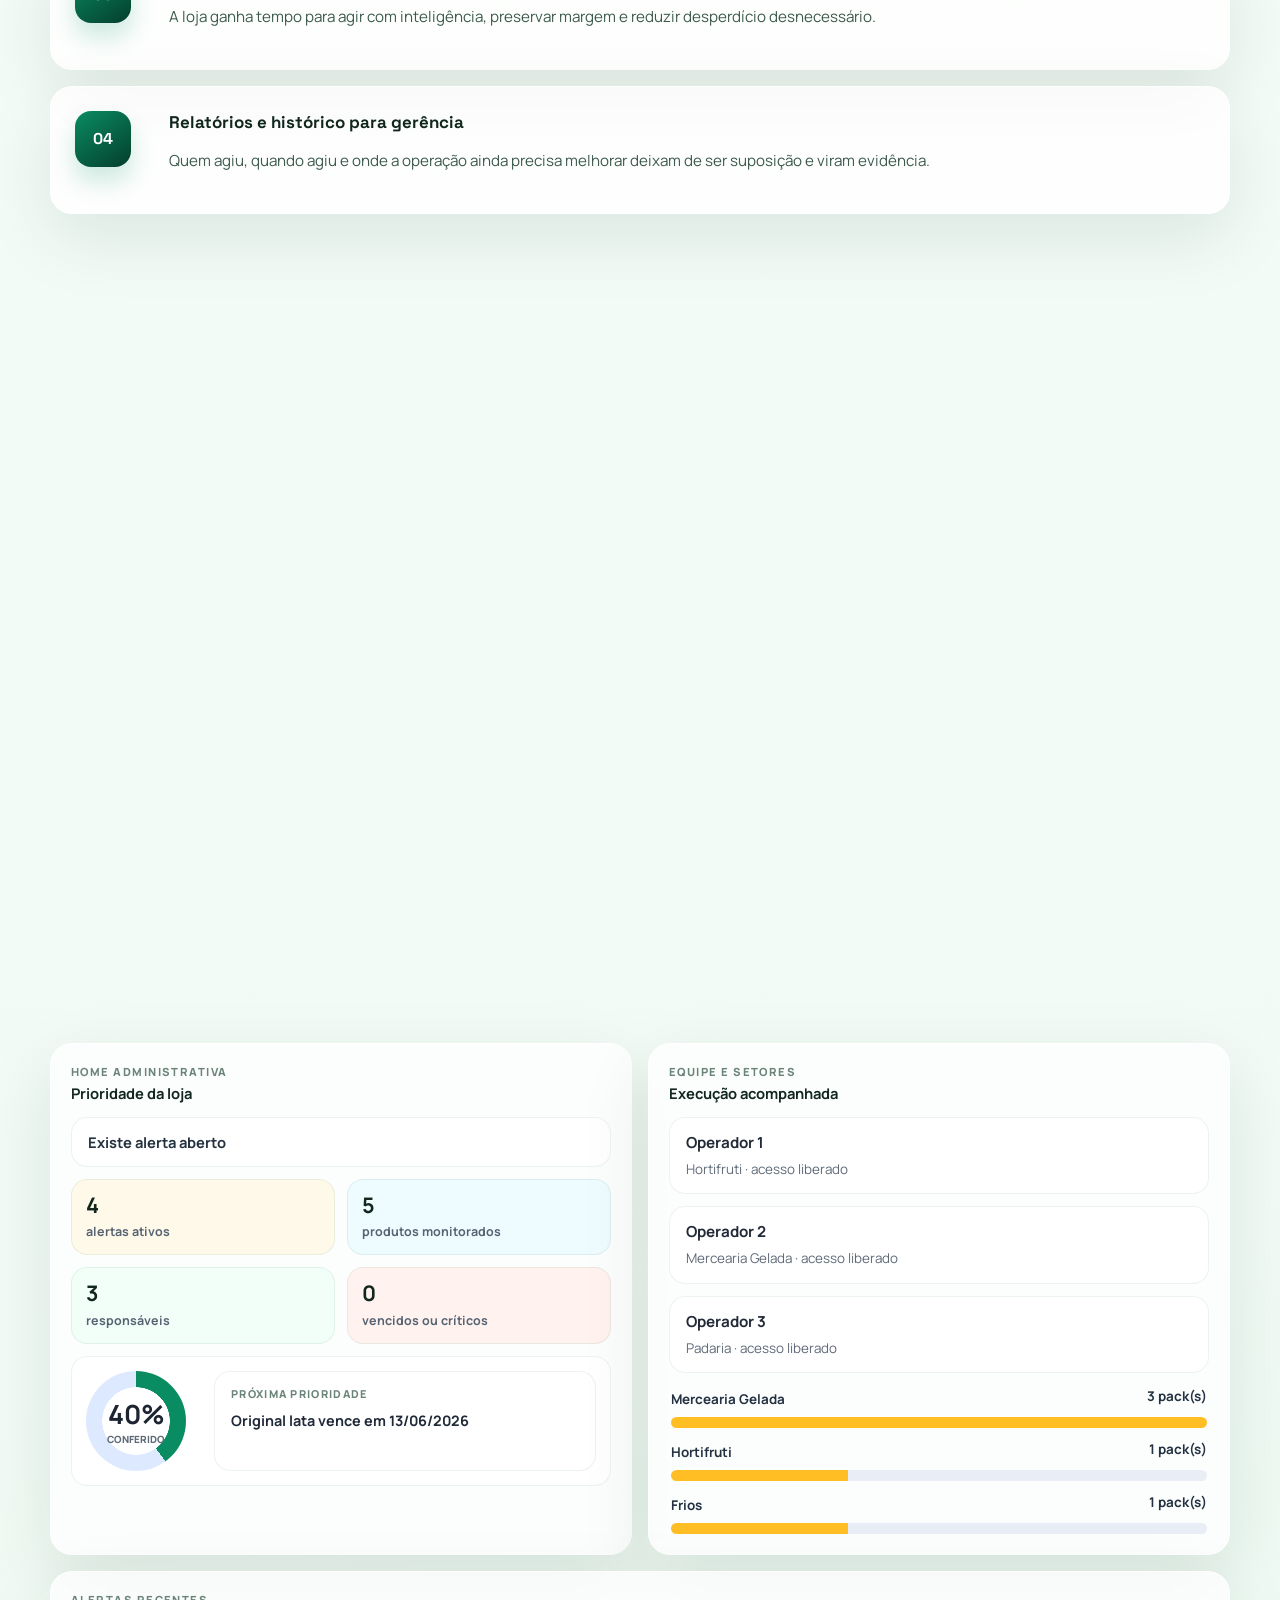
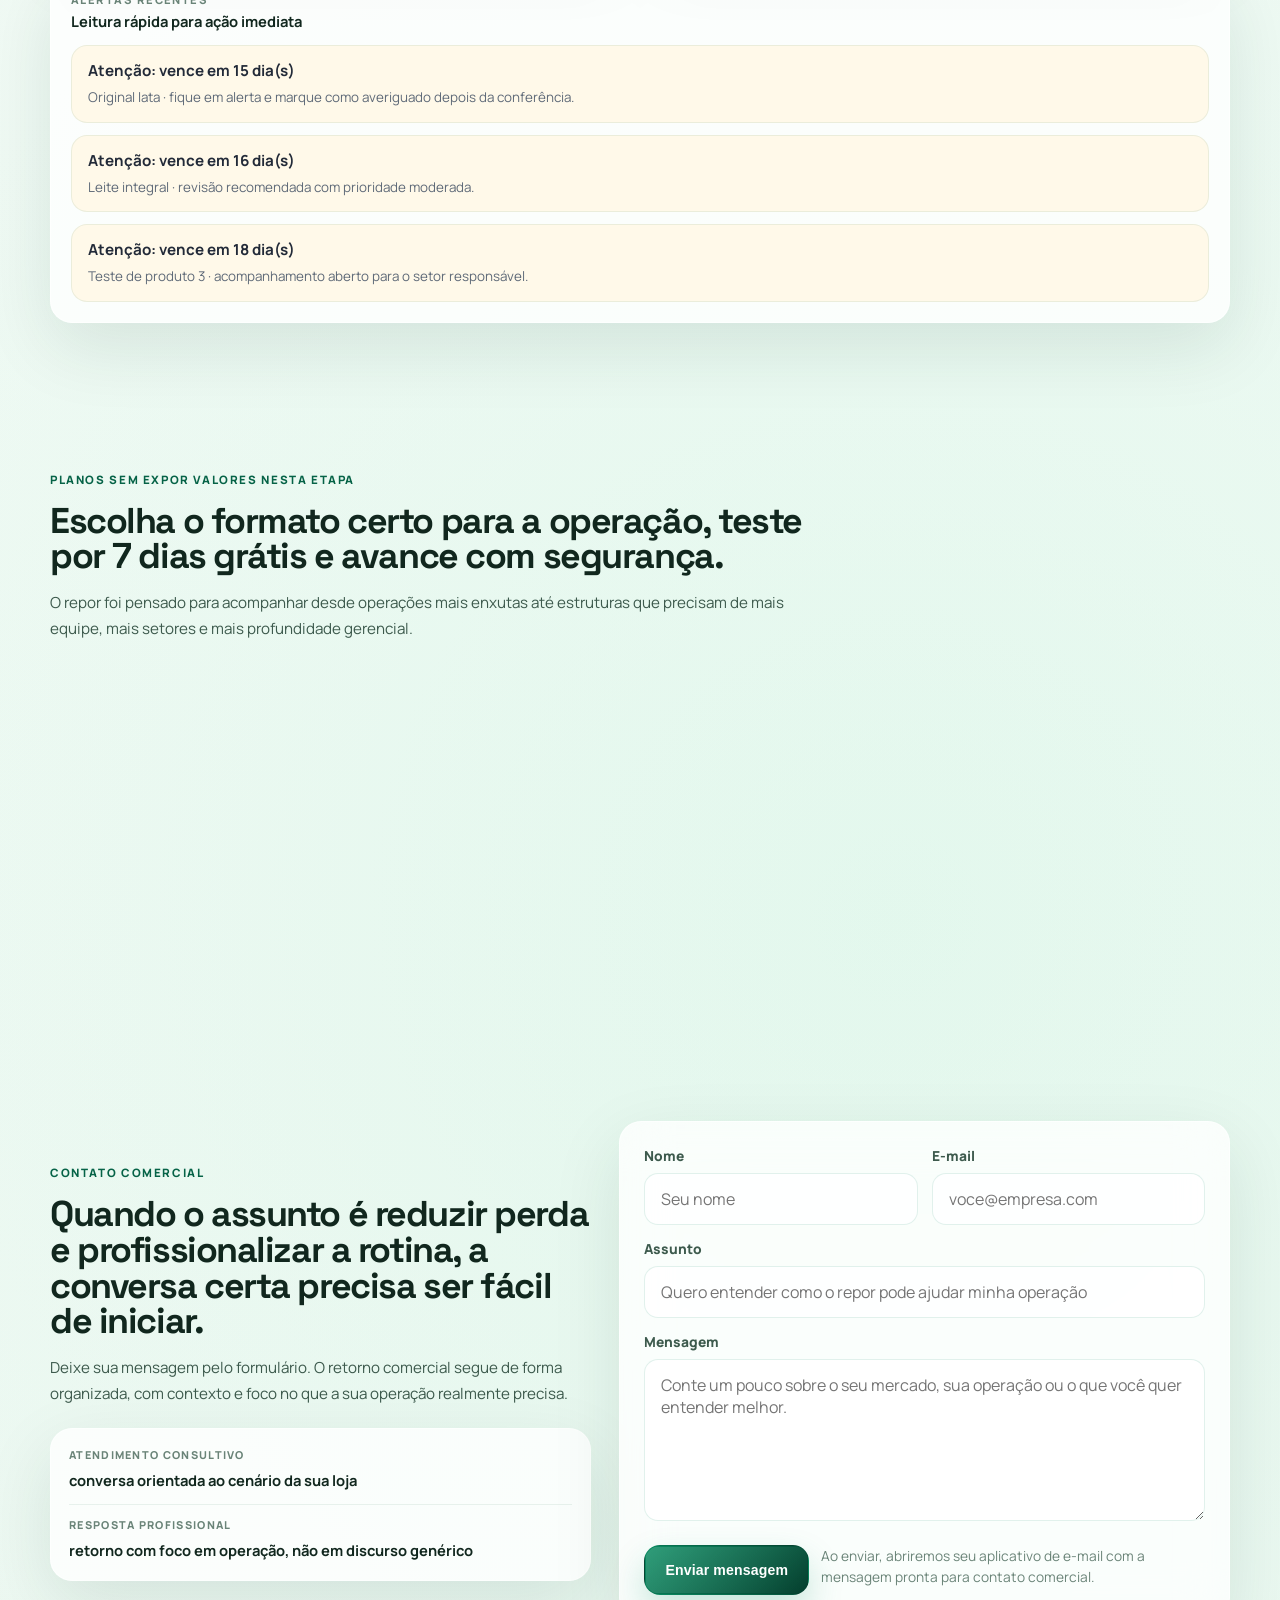
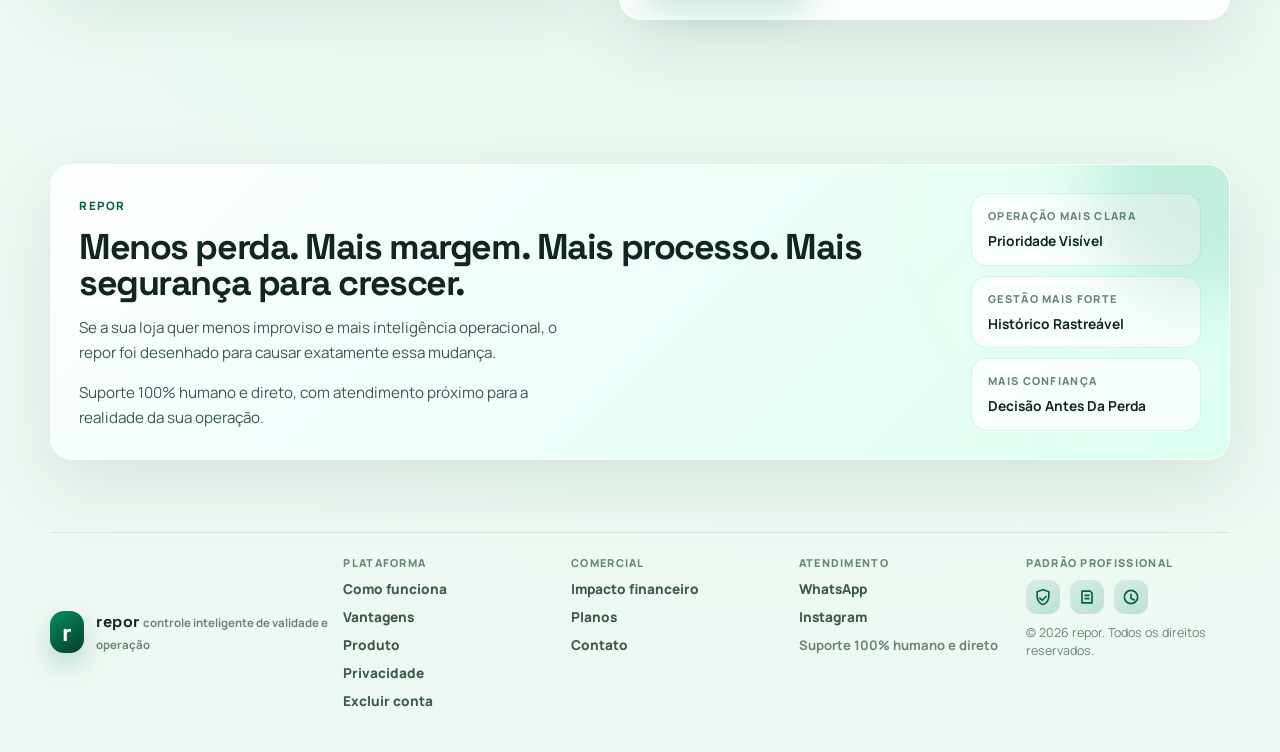
==== commit d20349d3: "first commit" ====
--- a/index.html
+++ b/index.html
@@ -533,6 +533,7 @@
               <a href="#vantagens">Vantagens</a>
               <a href="#produto">Produto</a>
               <a href="./privacy.html">Privacidade</a>
+              <a href="./delete-account.html">Excluir conta</a>
             </div>
             <div class="footer-column">
               <span class="footer-label">Comercial</span>
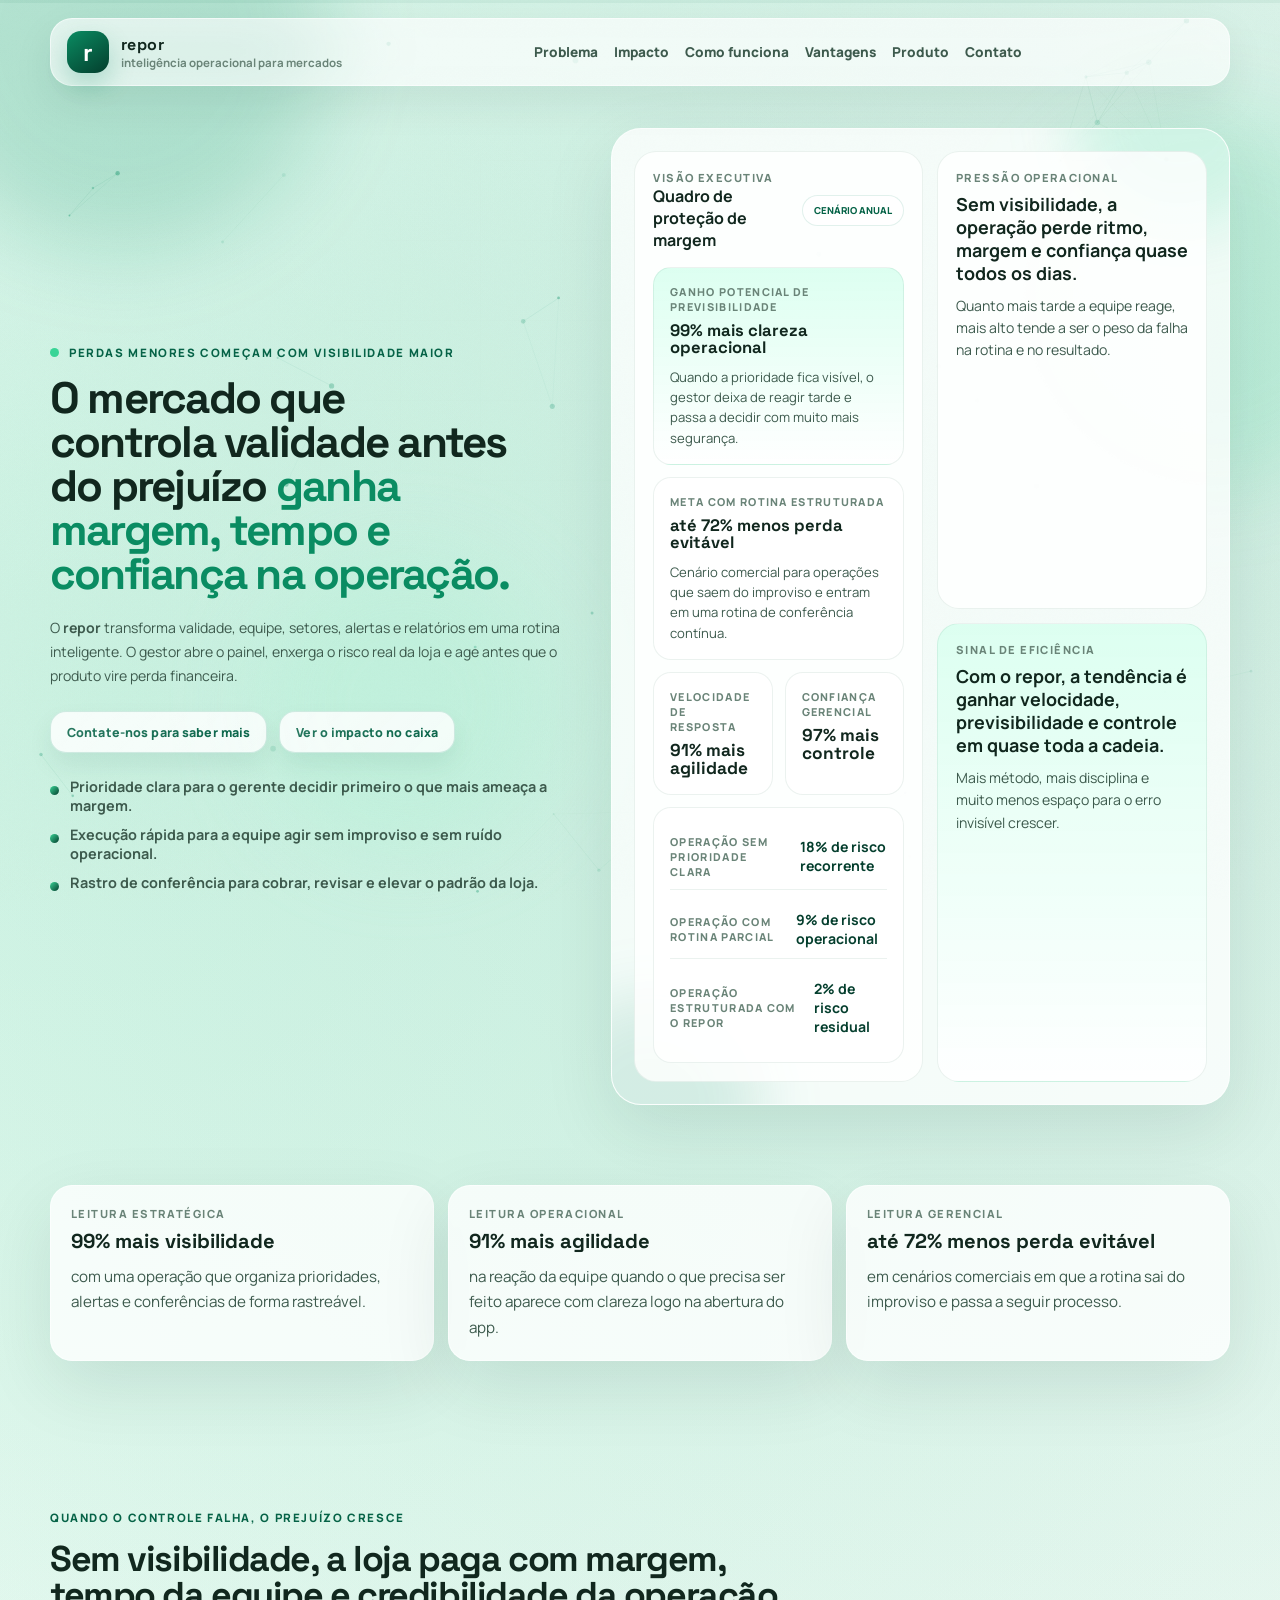
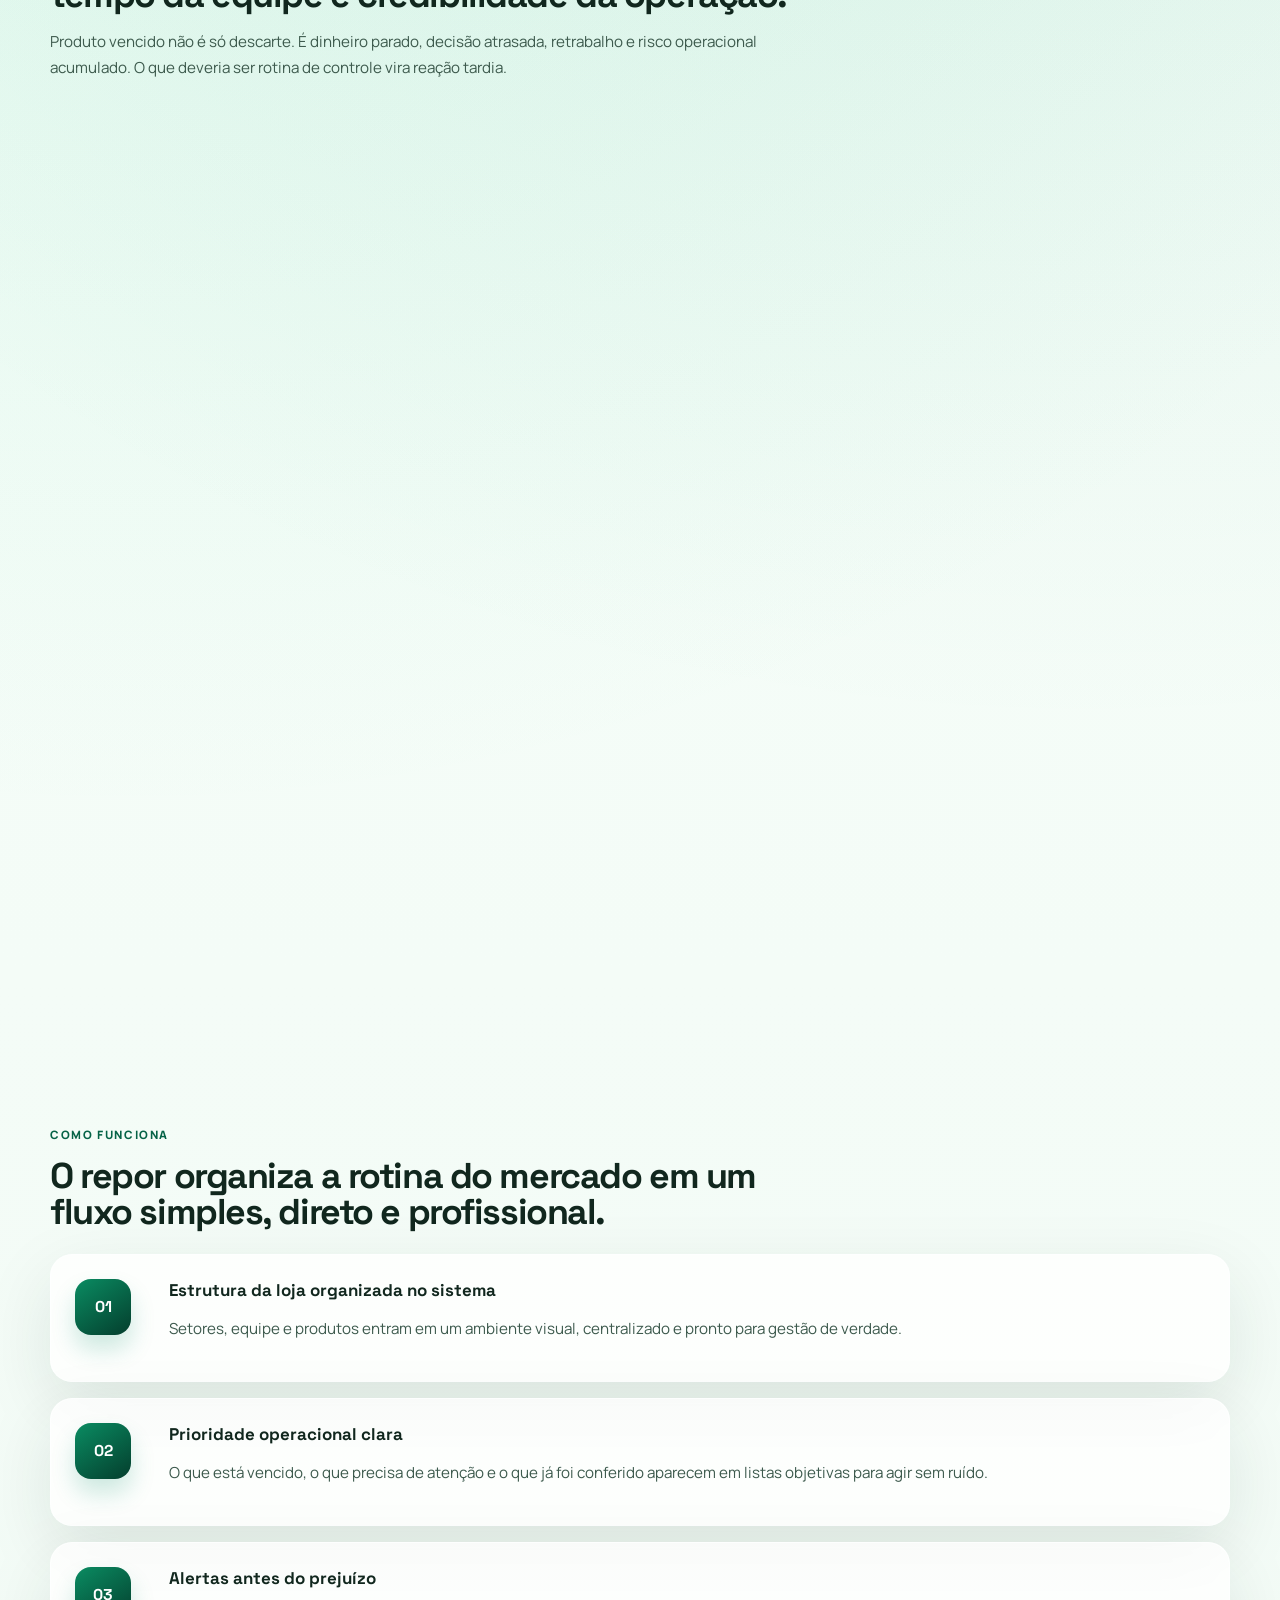
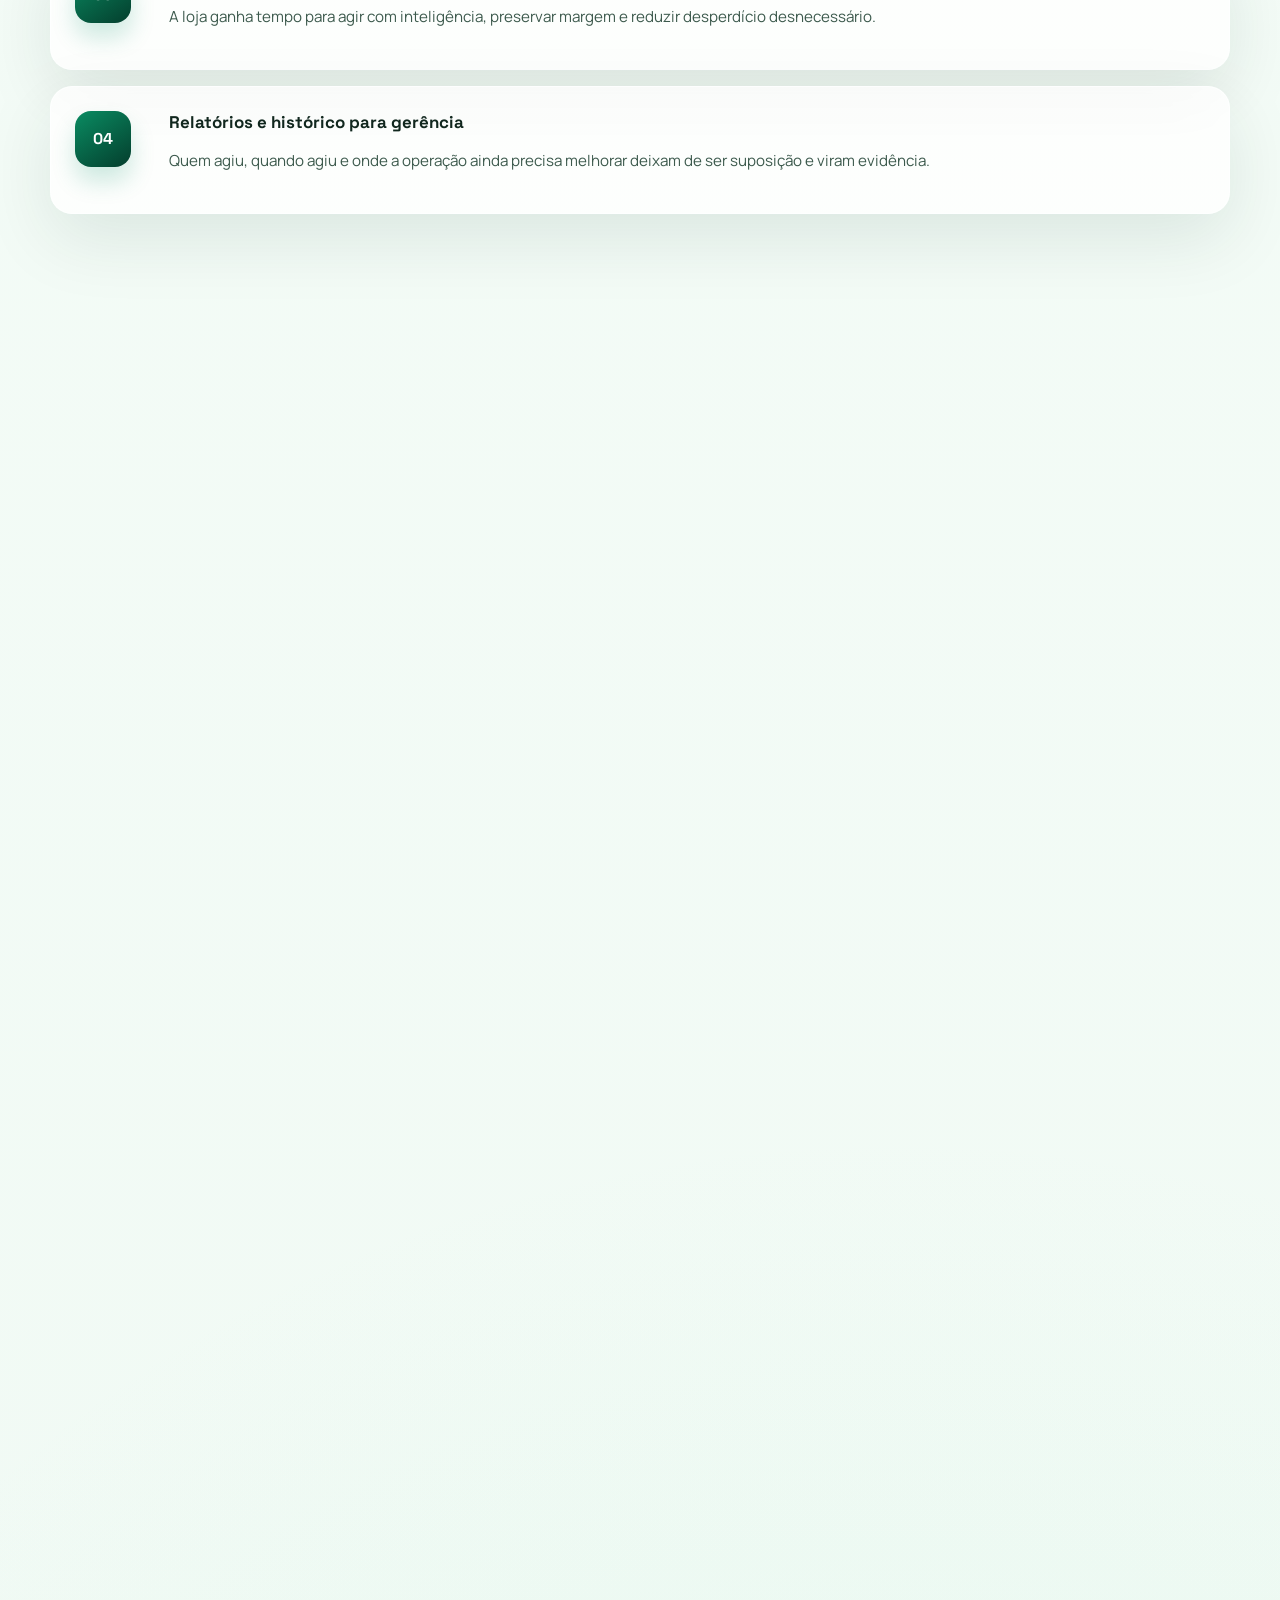
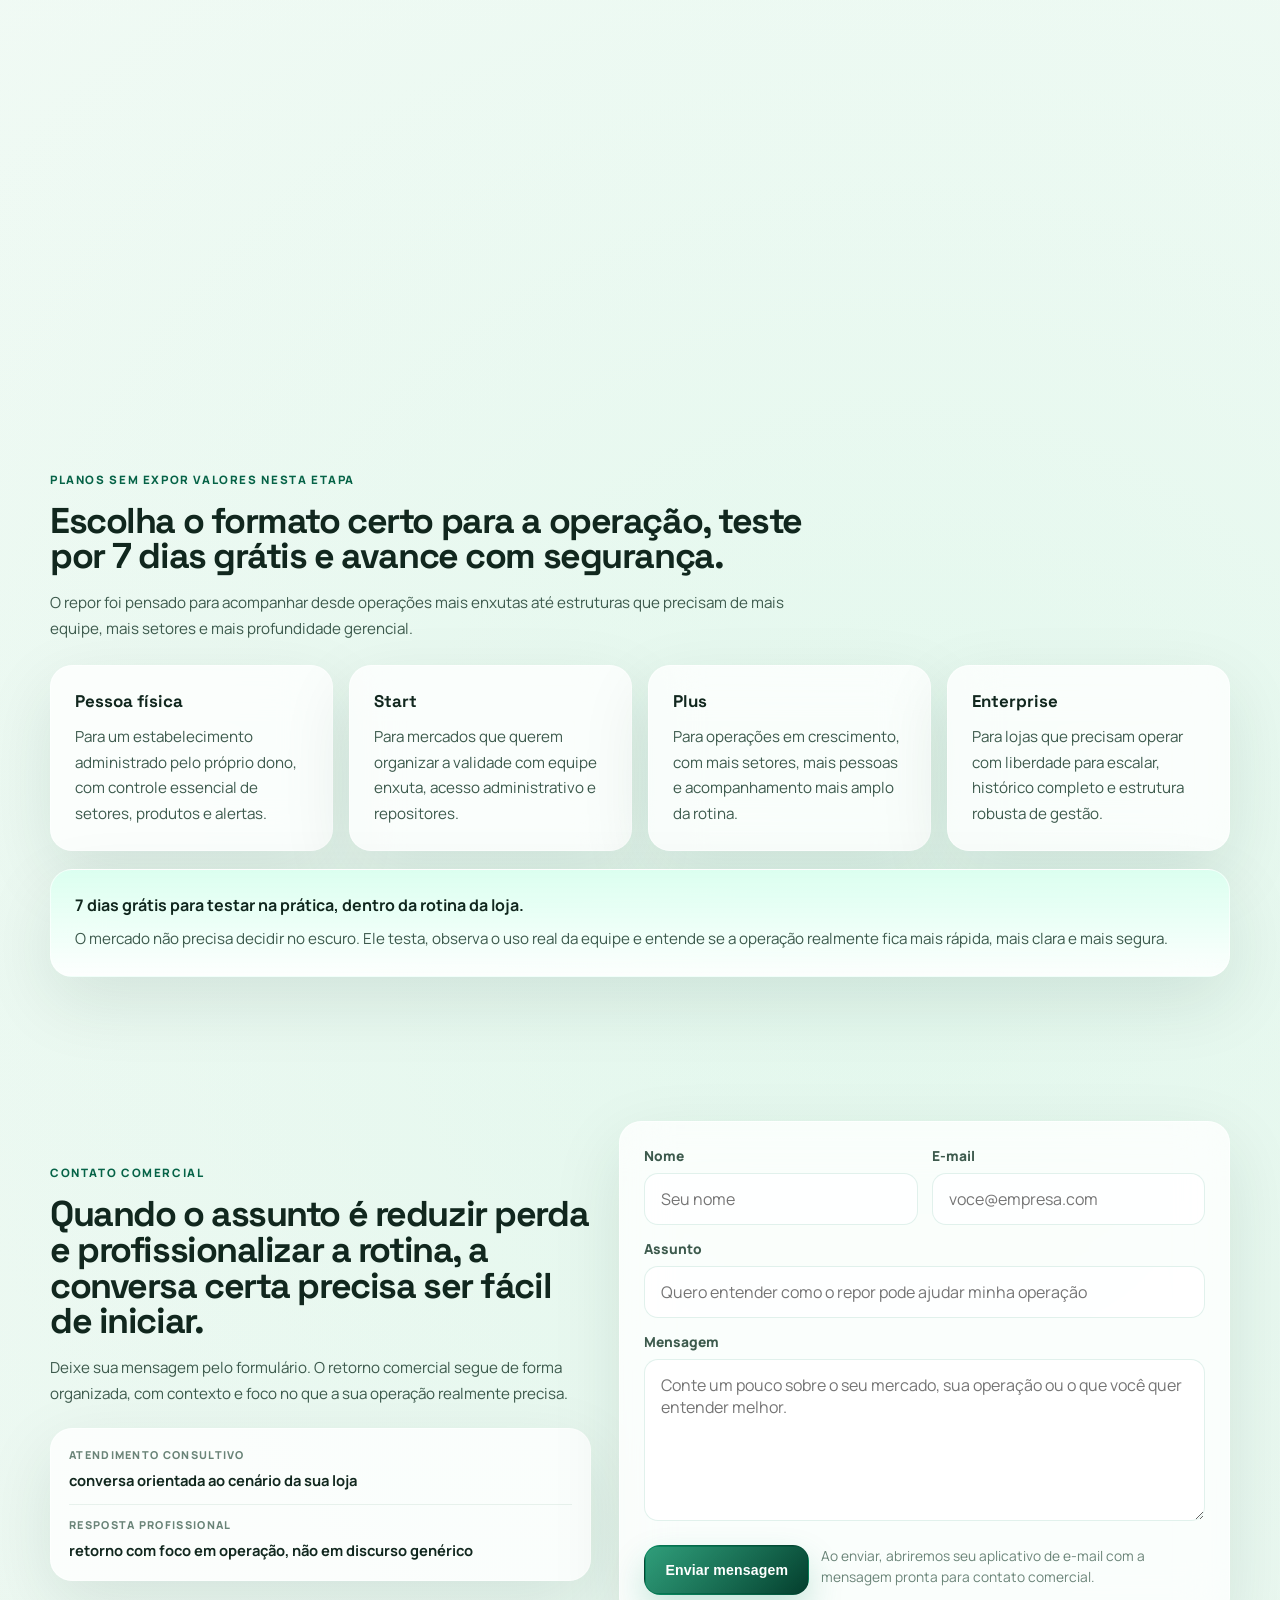
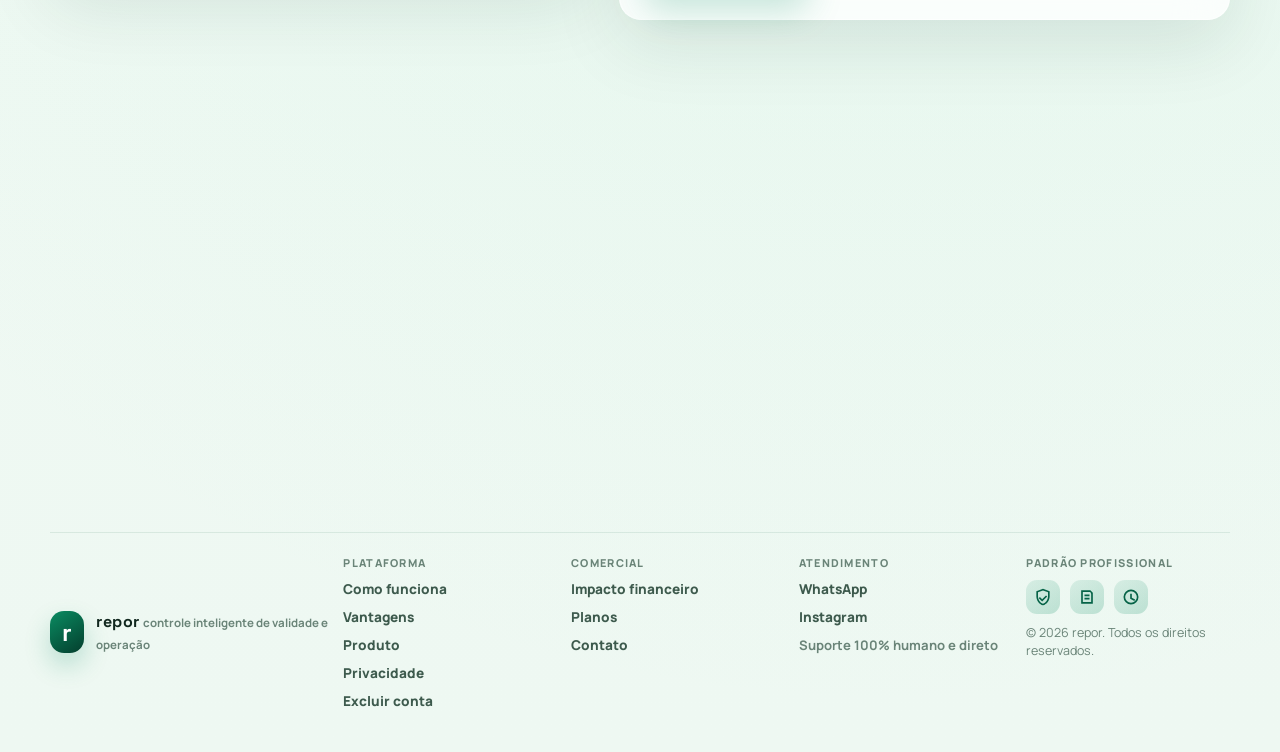
==== commit 0ffa6b98: "remocao dos botoes para baixar o app na loja" ====
--- a/index.html
+++ b/index.html
@@ -89,14 +89,14 @@
               </a>
             </div>
 
-            <div class="store-row">
+            <!-- <div class="store-row">
               <a class="store-badge simple-store" href="#" aria-label="Baixar no Play Store">
                 <span>BAIXAR no Play Store</span>
               </a>
               <a class="store-badge simple-store" href="#" aria-label="Baixar na App Store">
                 <span>BAIXAR na AppStore</span>
               </a>
-            </div>
+            </div> -->
 
             <ul class="hero-points">
               <li>Prioridade clara para o gerente decidir primeiro o que mais ameaça a margem.</li>
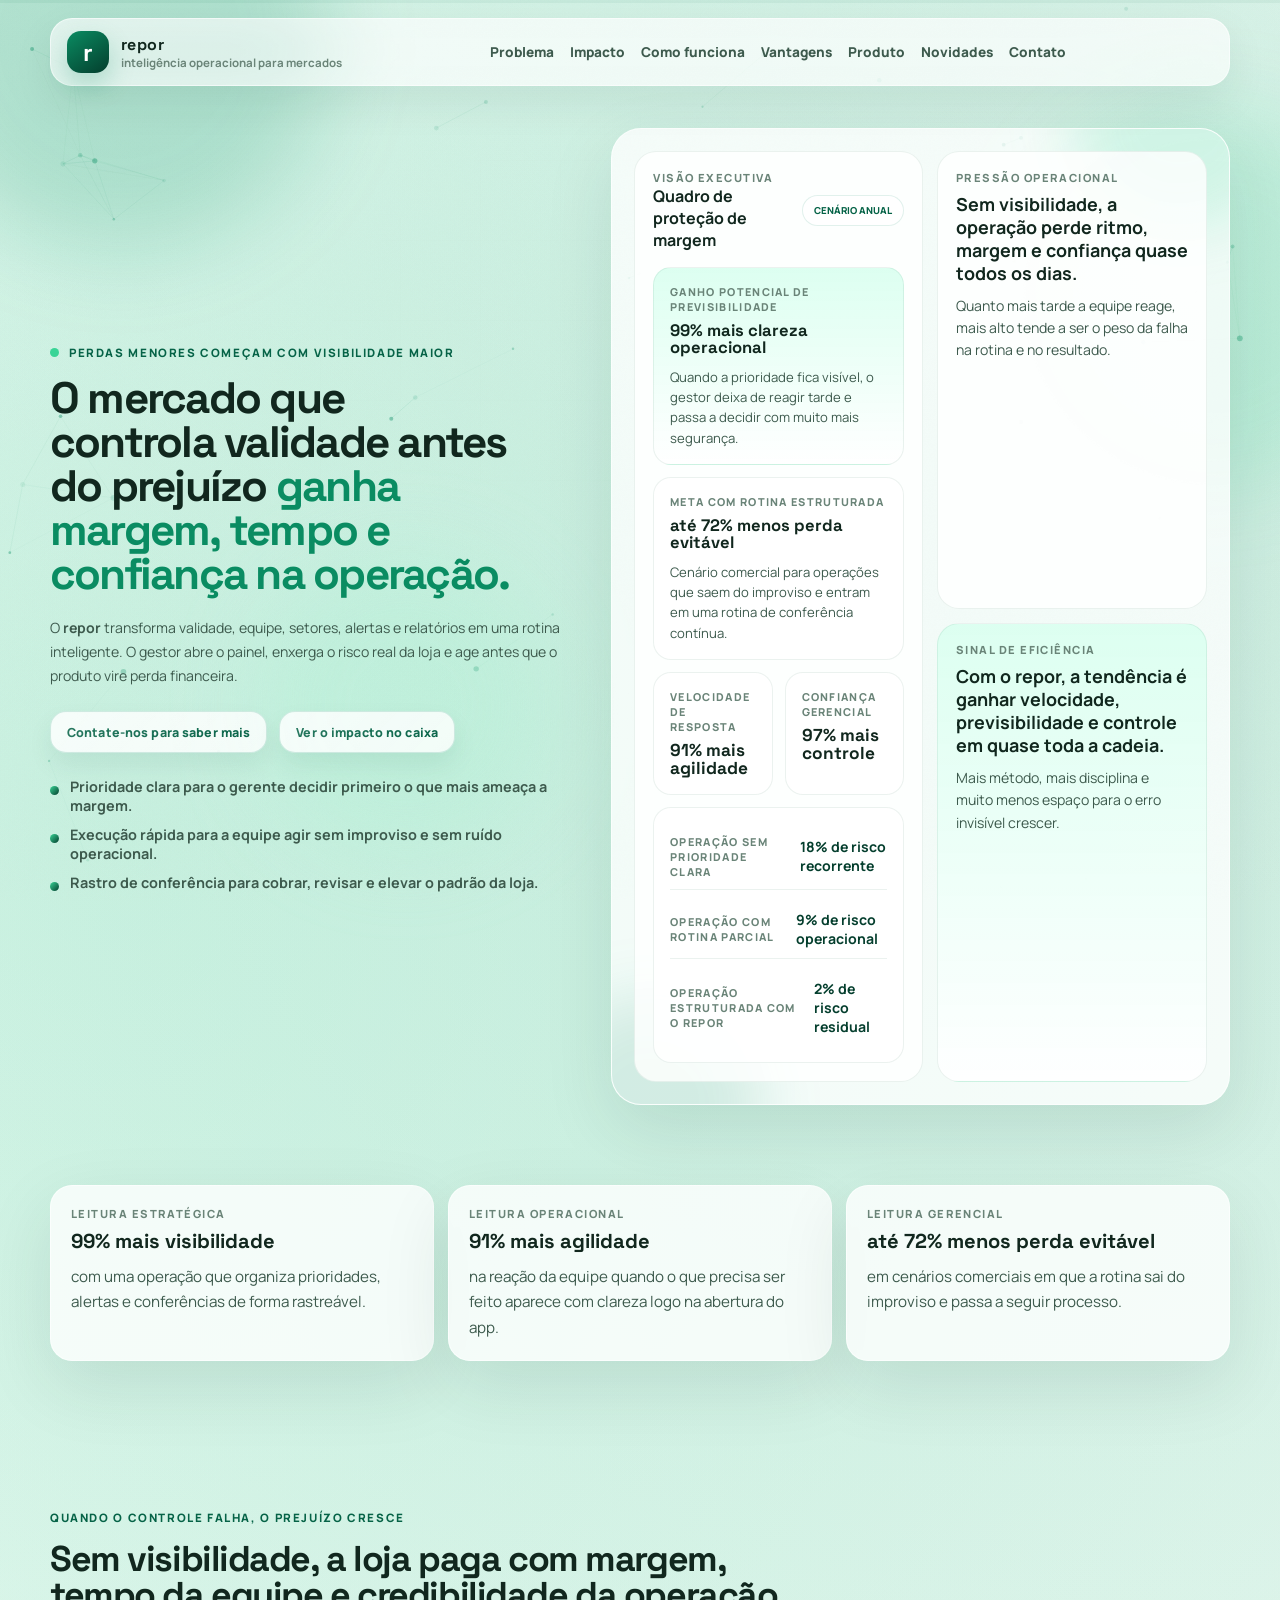
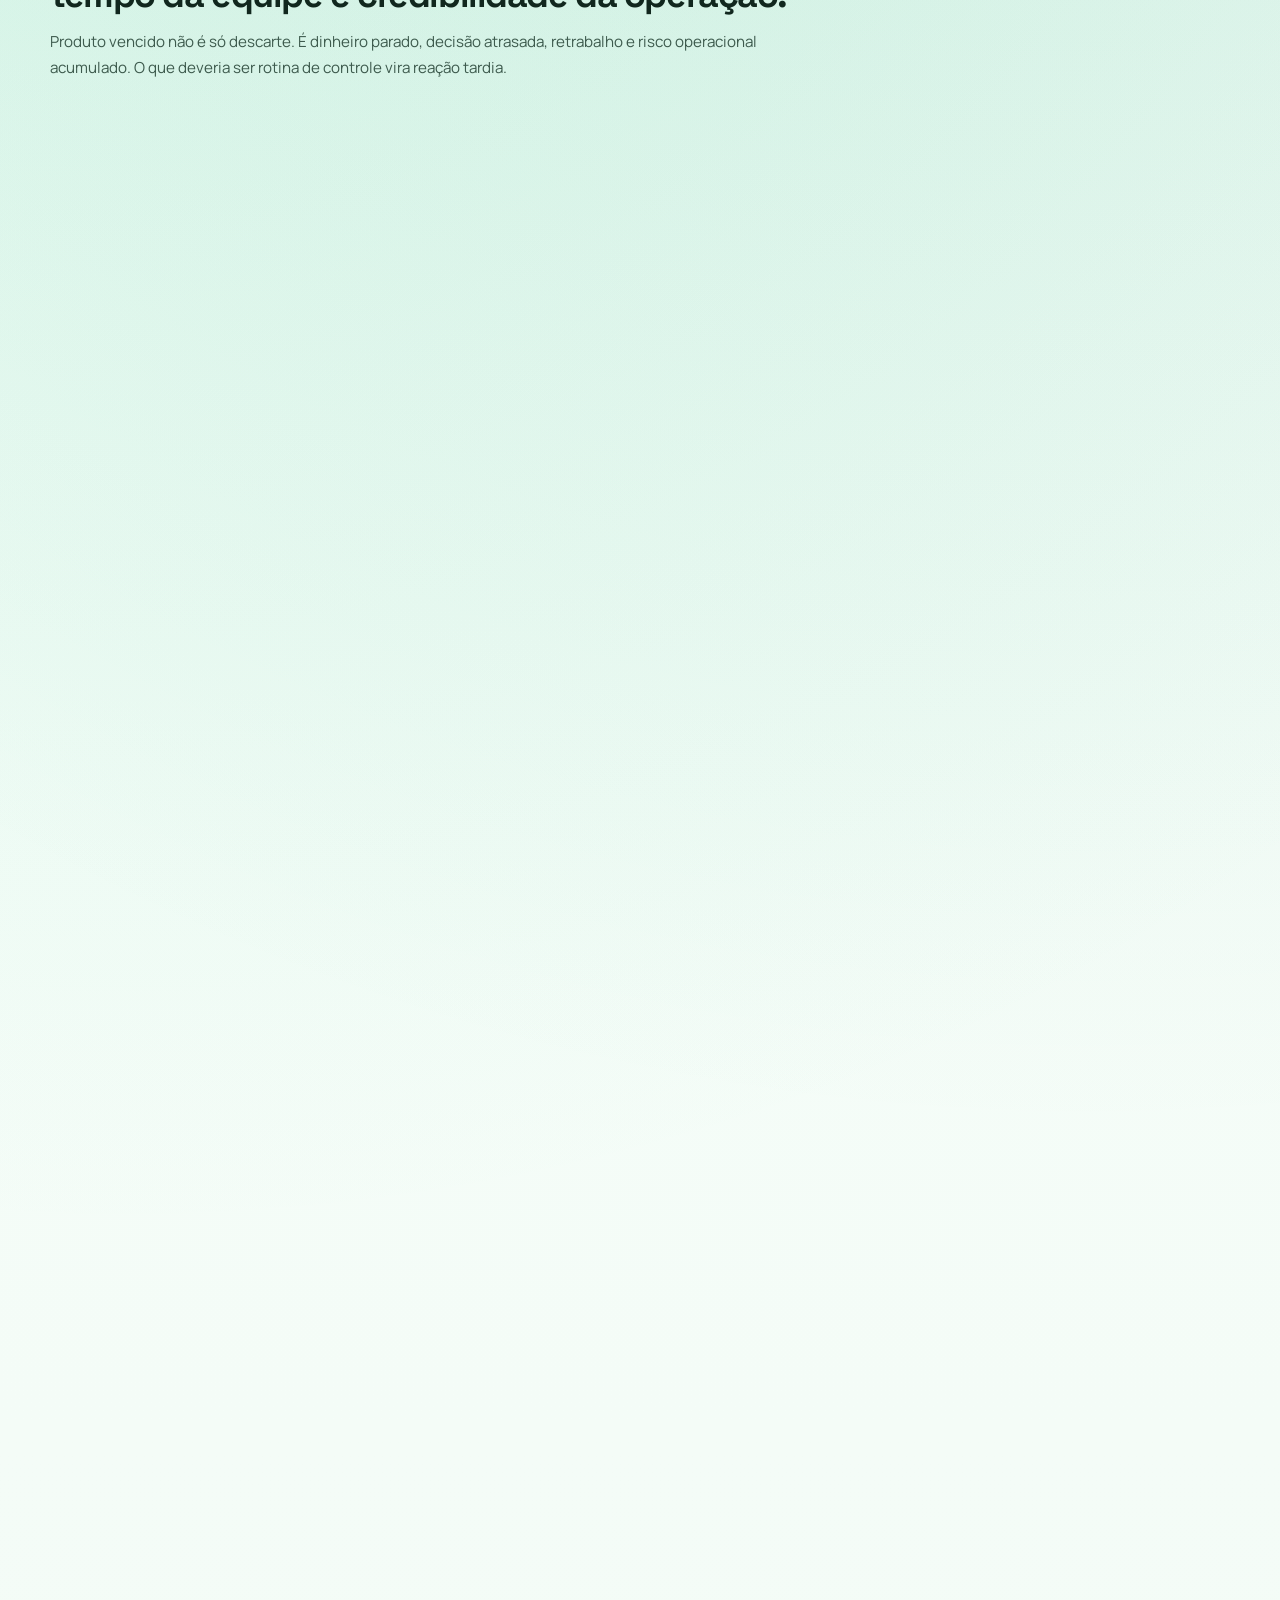
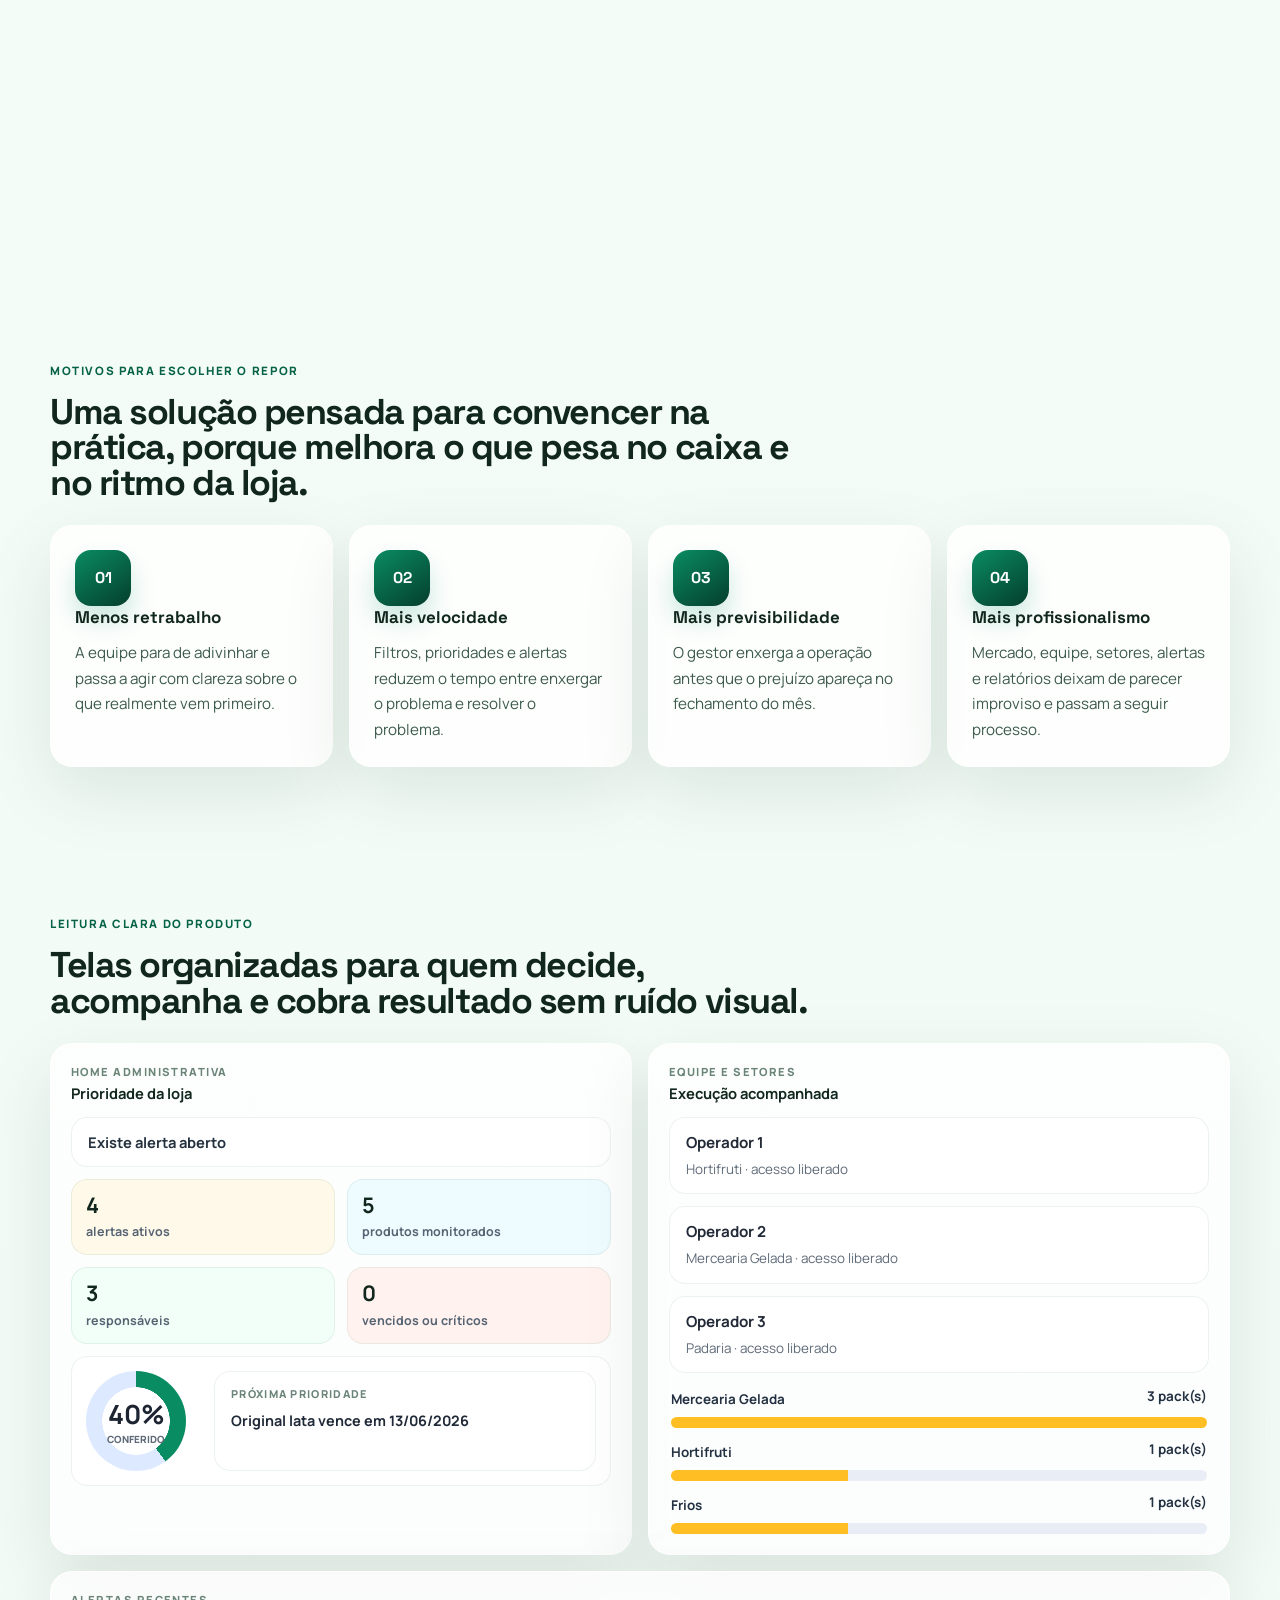
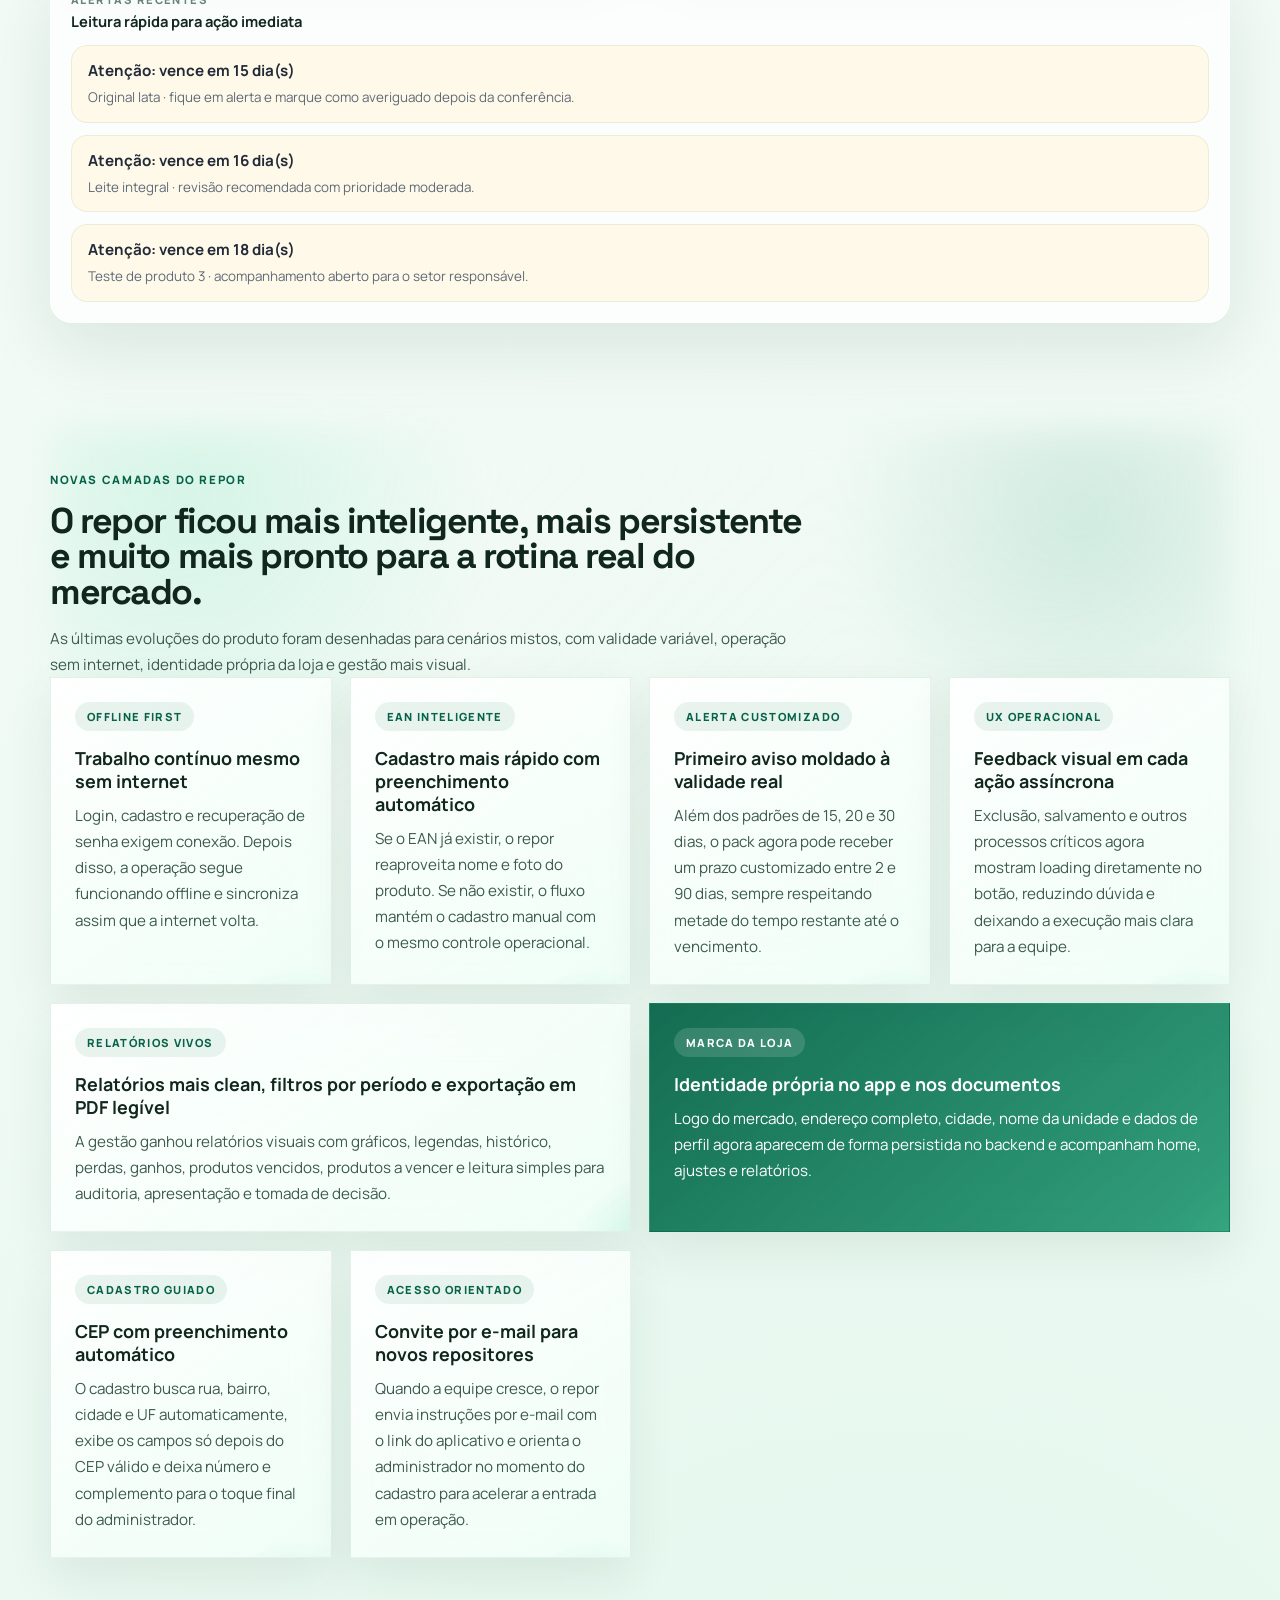
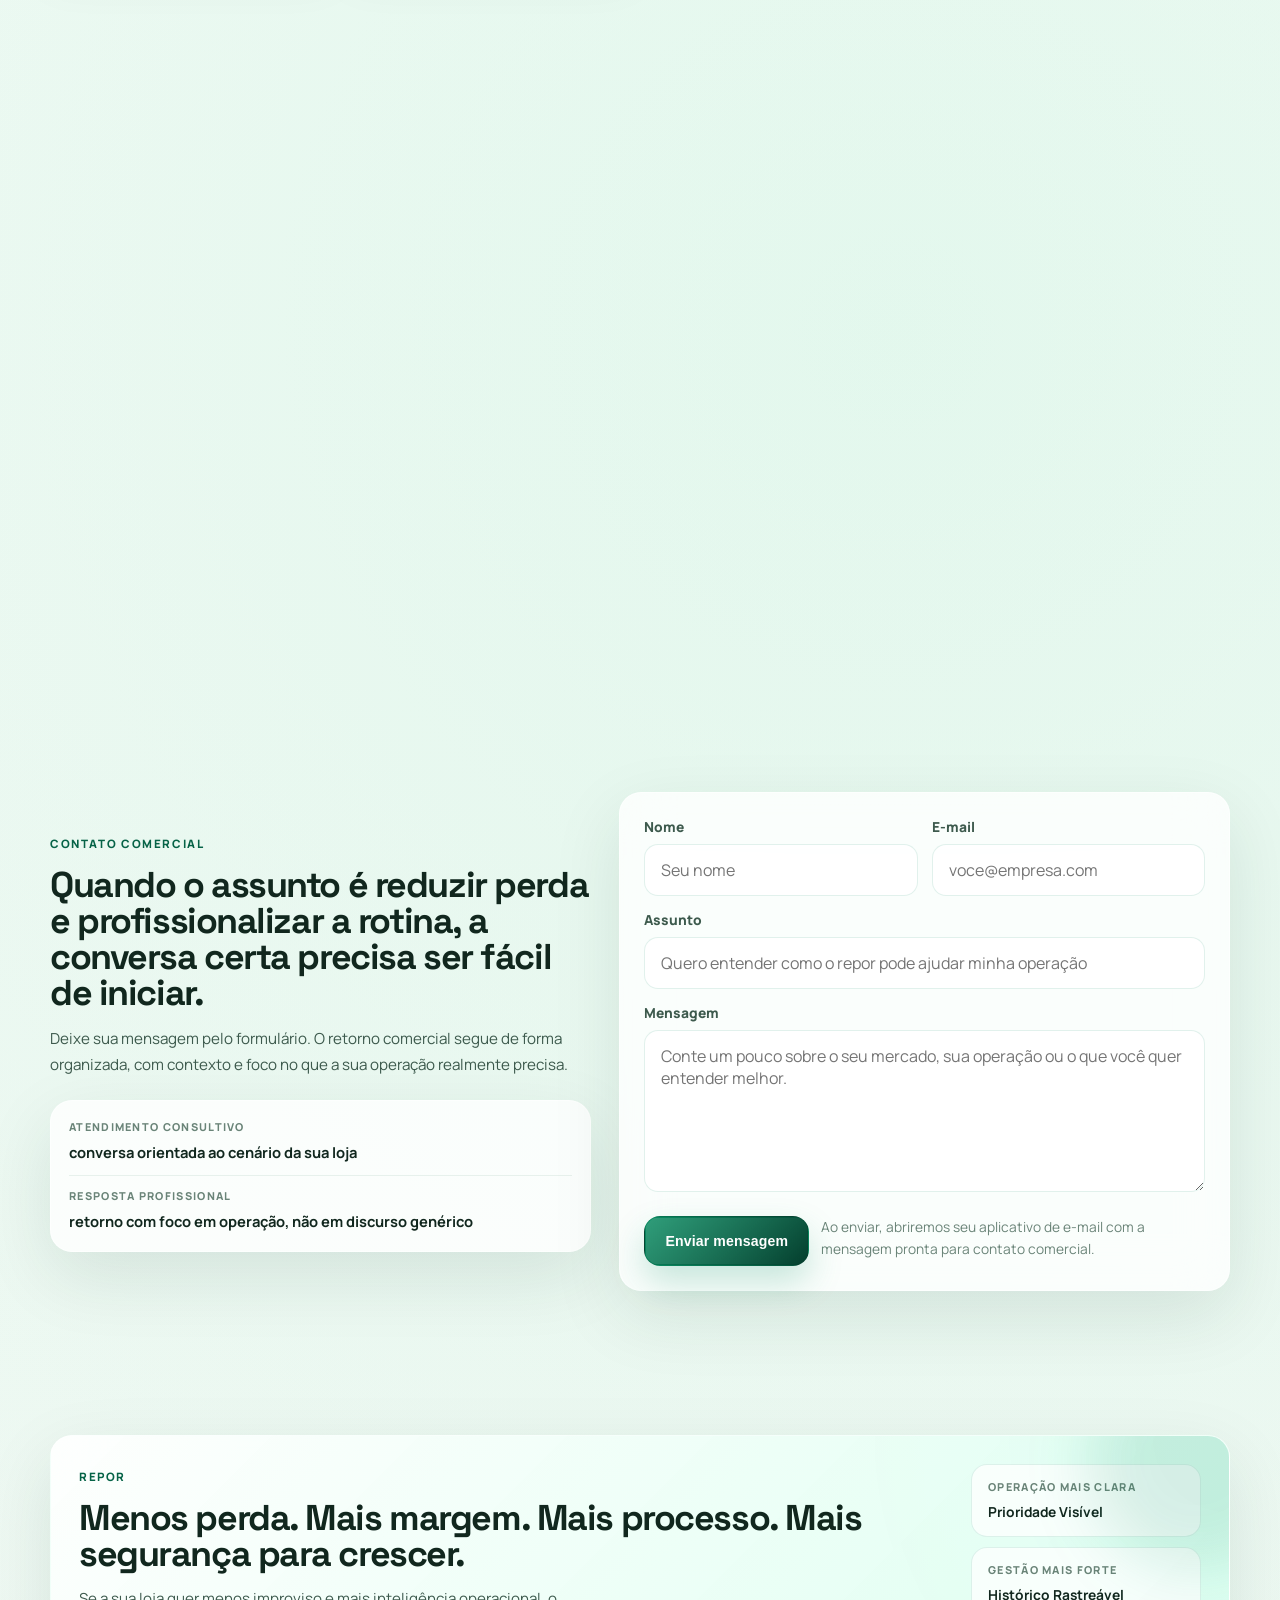
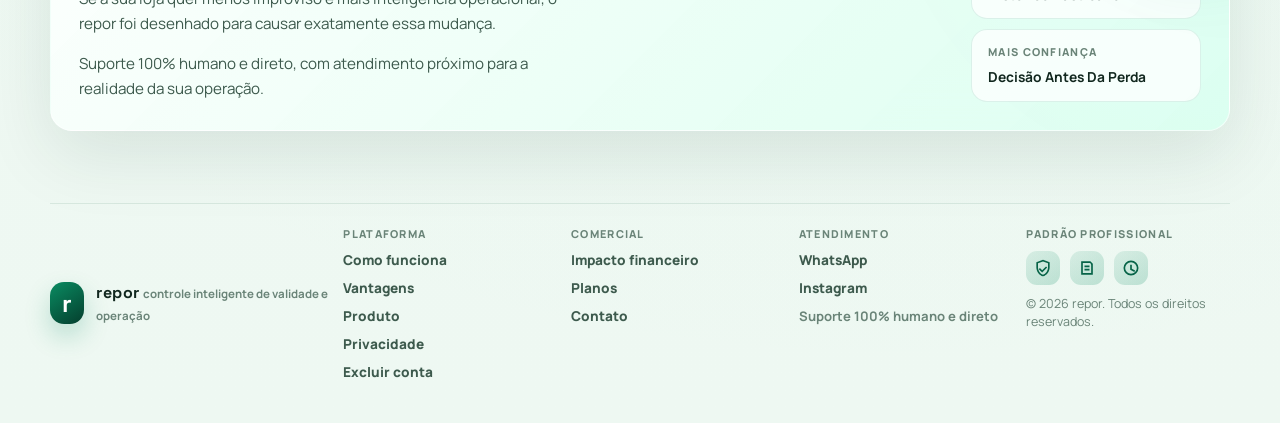
==== commit fc9a95a2: "updated sit" ====
--- a/index.html
+++ b/index.html
@@ -50,6 +50,7 @@
           <a href="#como-funciona">Como funciona</a>
           <a href="#vantagens">Vantagens</a>
           <a href="#produto">Produto</a>
+          <a href="#novidades">Novidades</a>
           <a href="#contato">Contato</a>
         </nav>
 
@@ -397,10 +398,86 @@
           </div>
         </section>
 
+        <section class="section upgrades-section" id="novidades">
+          <div class="section-heading reveal">
+            <span class="eyebrow">Novas camadas do repor</span>
+            <h2>O repor ficou mais inteligente, mais persistente e muito mais pronto para a rotina real do mercado.</h2>
+            <p>
+              As últimas evoluções do produto foram desenhadas para cenários mistos, com validade variável, operação sem internet, identidade própria da loja e gestão mais visual.
+            </p>
+          </div>
+
+          <div class="upgrades-grid">
+            <article class="upgrade-card reveal glass-panel" style="--delay: 40ms">
+              <span class="upgrade-pill">offline first</span>
+              <h3>Trabalho contínuo mesmo sem internet</h3>
+              <p>
+                Login, cadastro e recuperação de senha exigem conexão. Depois disso, a operação segue funcionando offline e sincroniza assim que a internet volta.
+              </p>
+            </article>
+
+            <article class="upgrade-card reveal glass-panel" style="--delay: 100ms">
+              <span class="upgrade-pill">EAN inteligente</span>
+              <h3>Cadastro mais rápido com preenchimento automático</h3>
+              <p>
+                Se o EAN já existir, o repor reaproveita nome e foto do produto. Se não existir, o fluxo mantém o cadastro manual com o mesmo controle operacional.
+              </p>
+            </article>
+
+            <article class="upgrade-card reveal glass-panel" style="--delay: 160ms">
+              <span class="upgrade-pill">alerta customizado</span>
+              <h3>Primeiro aviso moldado à validade real</h3>
+              <p>
+                Além dos padrões de 15, 20 e 30 dias, o pack agora pode receber um prazo customizado entre 2 e 90 dias, sempre respeitando metade do tempo restante até o vencimento.
+              </p>
+            </article>
+
+            <article class="upgrade-card reveal glass-panel" style="--delay: 220ms">
+              <span class="upgrade-pill">UX operacional</span>
+              <h3>Feedback visual em cada ação assíncrona</h3>
+              <p>
+                Exclusão, salvamento e outros processos críticos agora mostram loading diretamente no botão, reduzindo dúvida e deixando a execução mais clara para a equipe.
+              </p>
+            </article>
+
+            <article class="upgrade-card reveal glass-panel wide" style="--delay: 280ms">
+              <span class="upgrade-pill">relatórios vivos</span>
+              <h3>Relatórios mais clean, filtros por período e exportação em PDF legível</h3>
+              <p>
+                A gestão ganhou relatórios visuais com gráficos, legendas, histórico, perdas, ganhos, produtos vencidos, produtos a vencer e leitura simples para auditoria, apresentação e tomada de decisão.
+              </p>
+            </article>
+
+            <article class="upgrade-card reveal glass-panel wide accent" style="--delay: 340ms">
+              <span class="upgrade-pill">marca da loja</span>
+              <h3>Identidade própria no app e nos documentos</h3>
+              <p>
+                Logo do mercado, endereço completo, cidade, nome da unidade e dados de perfil agora aparecem de forma persistida no backend e acompanham home, ajustes e relatórios.
+              </p>
+            </article>
+
+            <article class="upgrade-card reveal glass-panel" style="--delay: 400ms">
+              <span class="upgrade-pill">cadastro guiado</span>
+              <h3>CEP com preenchimento automático</h3>
+              <p>
+                O cadastro busca rua, bairro, cidade e UF automaticamente, exibe os campos só depois do CEP válido e deixa número e complemento para o toque final do administrador.
+              </p>
+            </article>
+
+            <article class="upgrade-card reveal glass-panel" style="--delay: 460ms">
+              <span class="upgrade-pill">acesso orientado</span>
+              <h3>Convite por e-mail para novos repositores</h3>
+              <p>
+                Quando a equipe cresce, o repor envia instruções por e-mail com o link do aplicativo e orienta o administrador no momento do cadastro para acelerar a entrada em operação.
+              </p>
+            </article>
+          </div>
+        </section>
+
         <section class="section plans-section" id="planos">
           <div class="section-heading reveal">
             <span class="eyebrow">Planos sem expor valores nesta etapa</span>
-            <h2>Escolha o formato certo para a operação, teste por 7 dias grátis e avance com segurança.</h2>
+            <h2>Escolha o formato certo para a operação e avance com uma estrutura feita para o ritmo real da loja.</h2>
             <p>
               O repor foi pensado para acompanhar desde operações mais enxutas até estruturas que precisam de mais equipe, mais setores e mais profundidade gerencial.
             </p>
@@ -426,9 +503,9 @@
           </div>
 
           <div class="trial-banner reveal glass-panel">
-            <strong>7 dias grátis para testar na prática, dentro da rotina da loja.</strong>
+            <strong>Implantação orientada para a equipe entrar no fluxo com clareza desde o primeiro uso.</strong>
             <p>
-              O mercado não precisa decidir no escuro. Ele testa, observa o uso real da equipe e entende se a operação realmente fica mais rápida, mais clara e mais segura.
+              O mercado avança com uma jornada comercial mais objetiva, entendendo como o repor se encaixa na rotina, na hierarquia e na velocidade operacional da loja.
             </p>
           </div>
         </section>
--- a/styles.css
+++ b/styles.css
@@ -1500,3 +1500,112 @@
     bottom: 14px;
   }
 }
+
+.upgrades-section {
+  position: relative;
+}
+
+.upgrades-section::before {
+  content: "";
+  position: absolute;
+  inset: 32px 0 auto;
+  height: 420px;
+  background:
+    radial-gradient(circle at 12% 18%, rgba(57, 212, 150, 0.16), transparent 28%),
+    radial-gradient(circle at 88% 22%, rgba(10, 140, 98, 0.14), transparent 24%),
+    linear-gradient(135deg, rgba(255, 255, 255, 0.2), rgba(255, 255, 255, 0));
+  filter: blur(18px);
+  z-index: -1;
+}
+
+.upgrades-grid {
+  display: grid;
+  grid-template-columns: repeat(12, minmax(0, 1fr));
+  gap: 18px;
+}
+
+.upgrade-card {
+  grid-column: span 3;
+  position: relative;
+  overflow: hidden;
+  padding: 24px;
+  border: 1px solid rgba(8, 80, 57, 0.08);
+  background:
+    linear-gradient(145deg, rgba(255, 255, 255, 0.92), rgba(240, 255, 247, 0.82));
+  box-shadow: 0 18px 44px rgba(7, 52, 36, 0.08);
+}
+
+.upgrade-card::after {
+  content: "";
+  position: absolute;
+  inset: auto -20% -52% auto;
+  width: 180px;
+  height: 180px;
+  border-radius: 999px;
+  background: radial-gradient(circle, rgba(57, 212, 150, 0.22), transparent 68%);
+  pointer-events: none;
+}
+
+.upgrade-card.wide {
+  grid-column: span 6;
+}
+
+.upgrade-card.accent {
+  background:
+    linear-gradient(140deg, rgba(6, 99, 71, 0.94), rgba(10, 140, 98, 0.82));
+  color: #ffffff;
+}
+
+.upgrade-card.accent h3,
+.upgrade-card.accent p {
+  color: #ffffff;
+}
+
+.upgrade-pill {
+  display: inline-flex;
+  align-items: center;
+  margin-bottom: 16px;
+  padding: 7px 12px;
+  border-radius: 999px;
+  background: rgba(6, 99, 71, 0.08);
+  color: var(--green-5);
+  font-size: 0.7rem;
+  font-weight: 800;
+  letter-spacing: 0.12em;
+  text-transform: uppercase;
+}
+
+.upgrade-card.accent .upgrade-pill {
+  background: rgba(255, 255, 255, 0.14);
+  color: #ffffff;
+}
+
+.upgrade-card h3 {
+  margin: 0 0 10px;
+  font-size: 1.12rem;
+  line-height: 1.28;
+}
+
+.upgrade-card p {
+  margin: 0;
+  color: var(--text-soft);
+  font-size: 0.95rem;
+  line-height: 1.72;
+}
+
+@media (max-width: 1140px) {
+  .upgrades-grid {
+    grid-template-columns: 1fr 1fr;
+  }
+
+  .upgrade-card,
+  .upgrade-card.wide {
+    grid-column: auto;
+  }
+}
+
+@media (max-width: 760px) {
+  .upgrades-grid {
+    grid-template-columns: 1fr;
+  }
+}
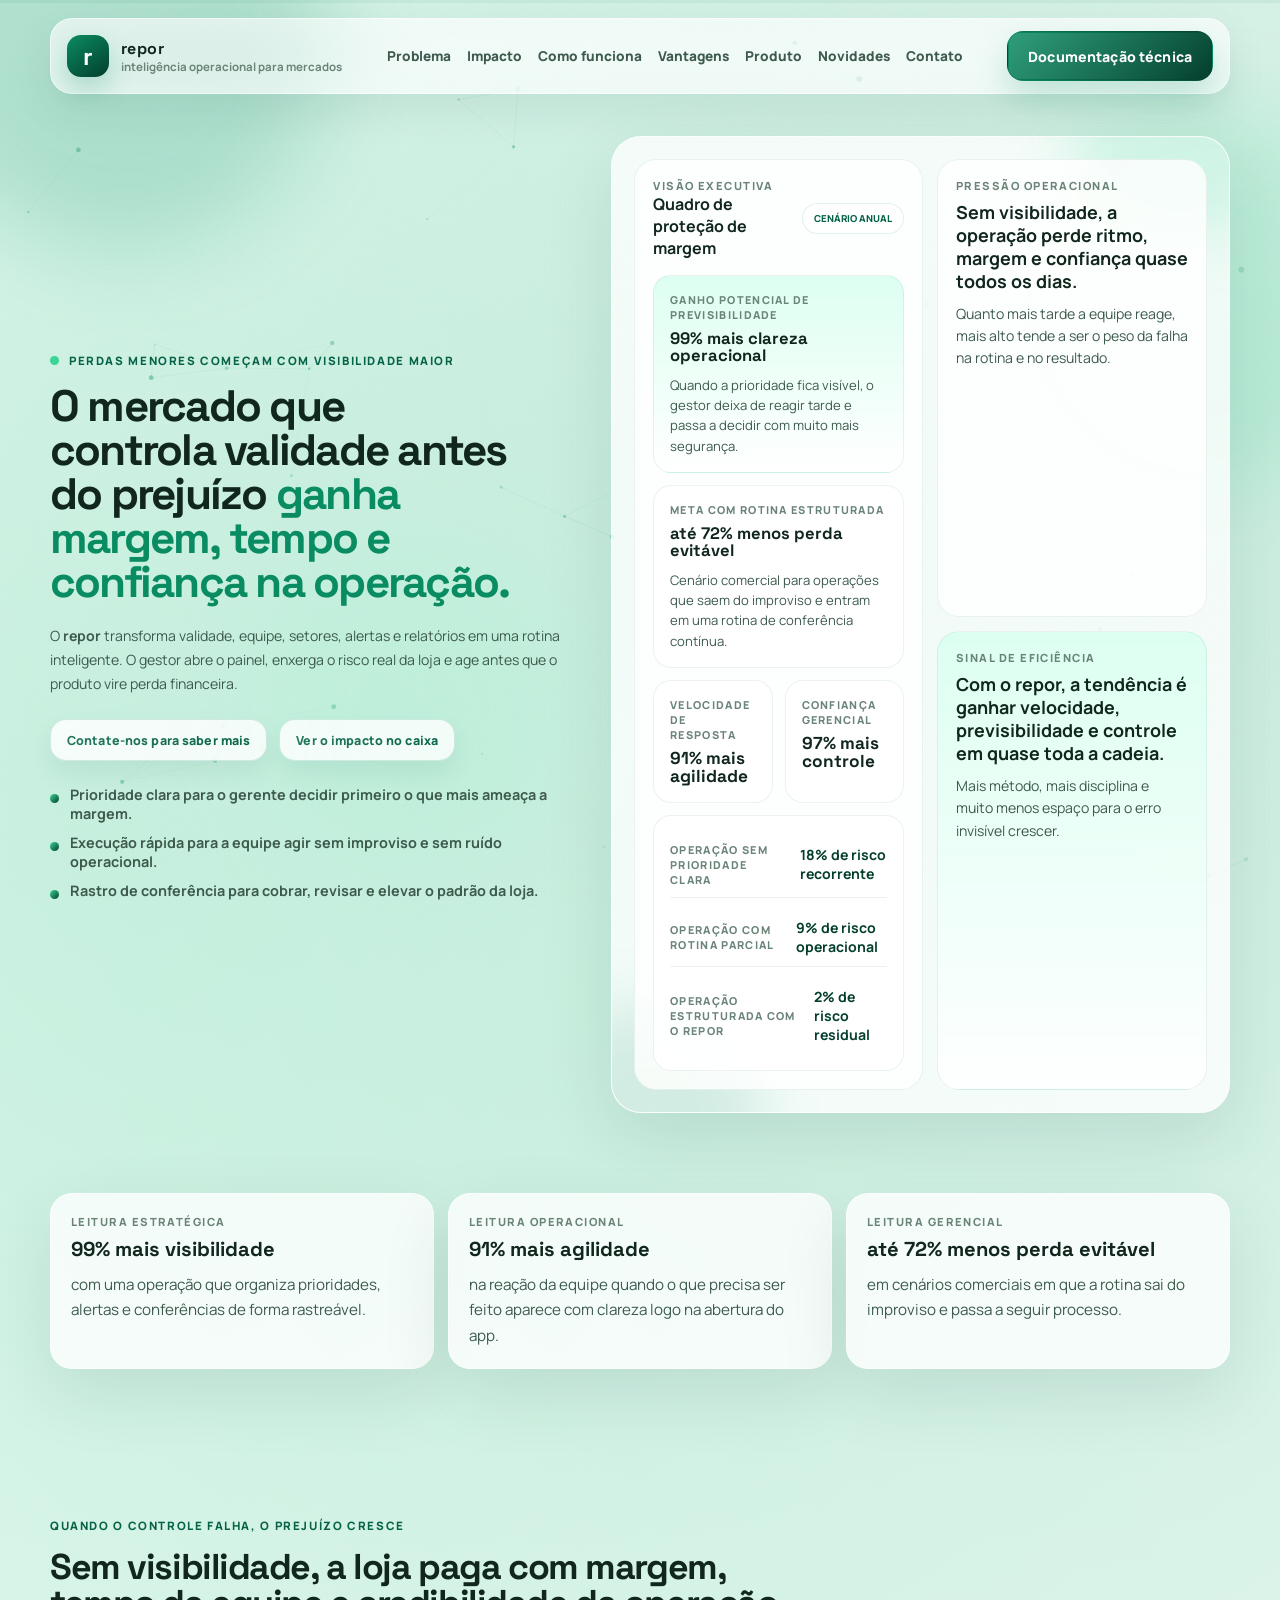
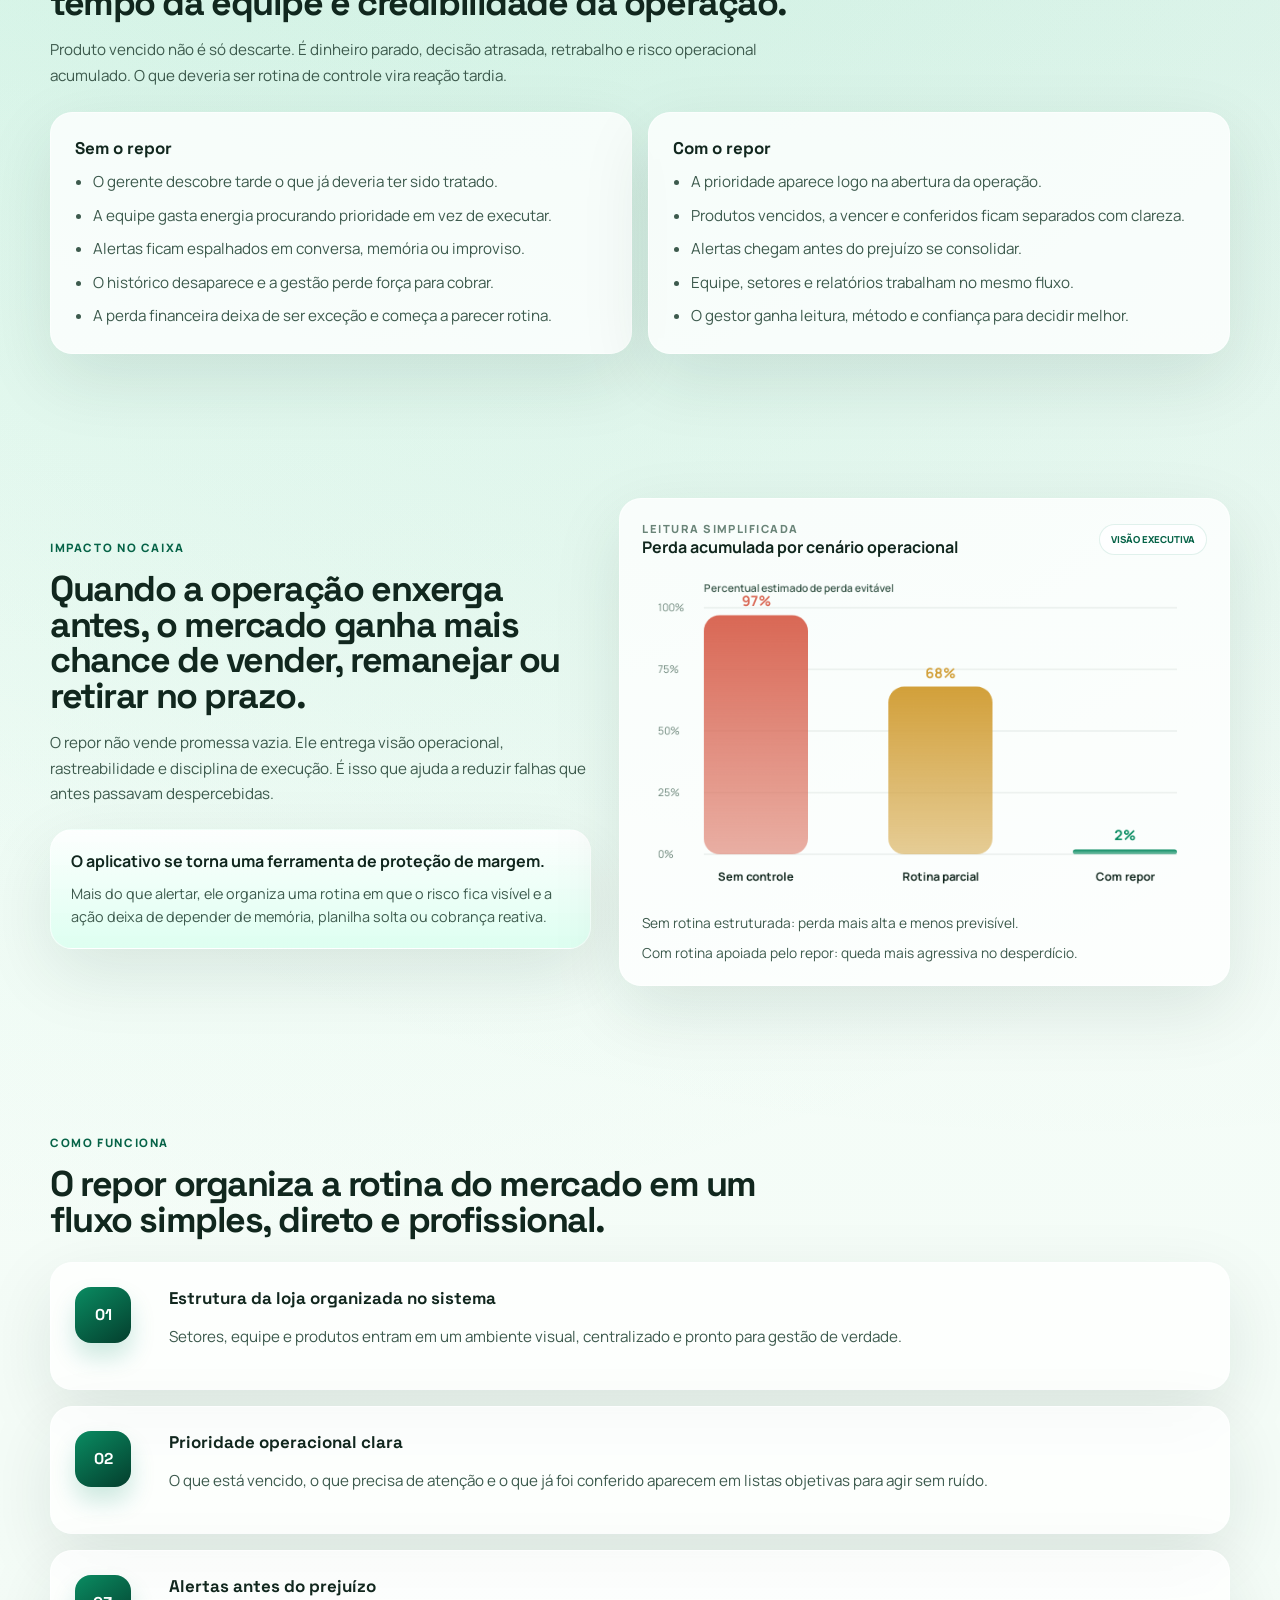
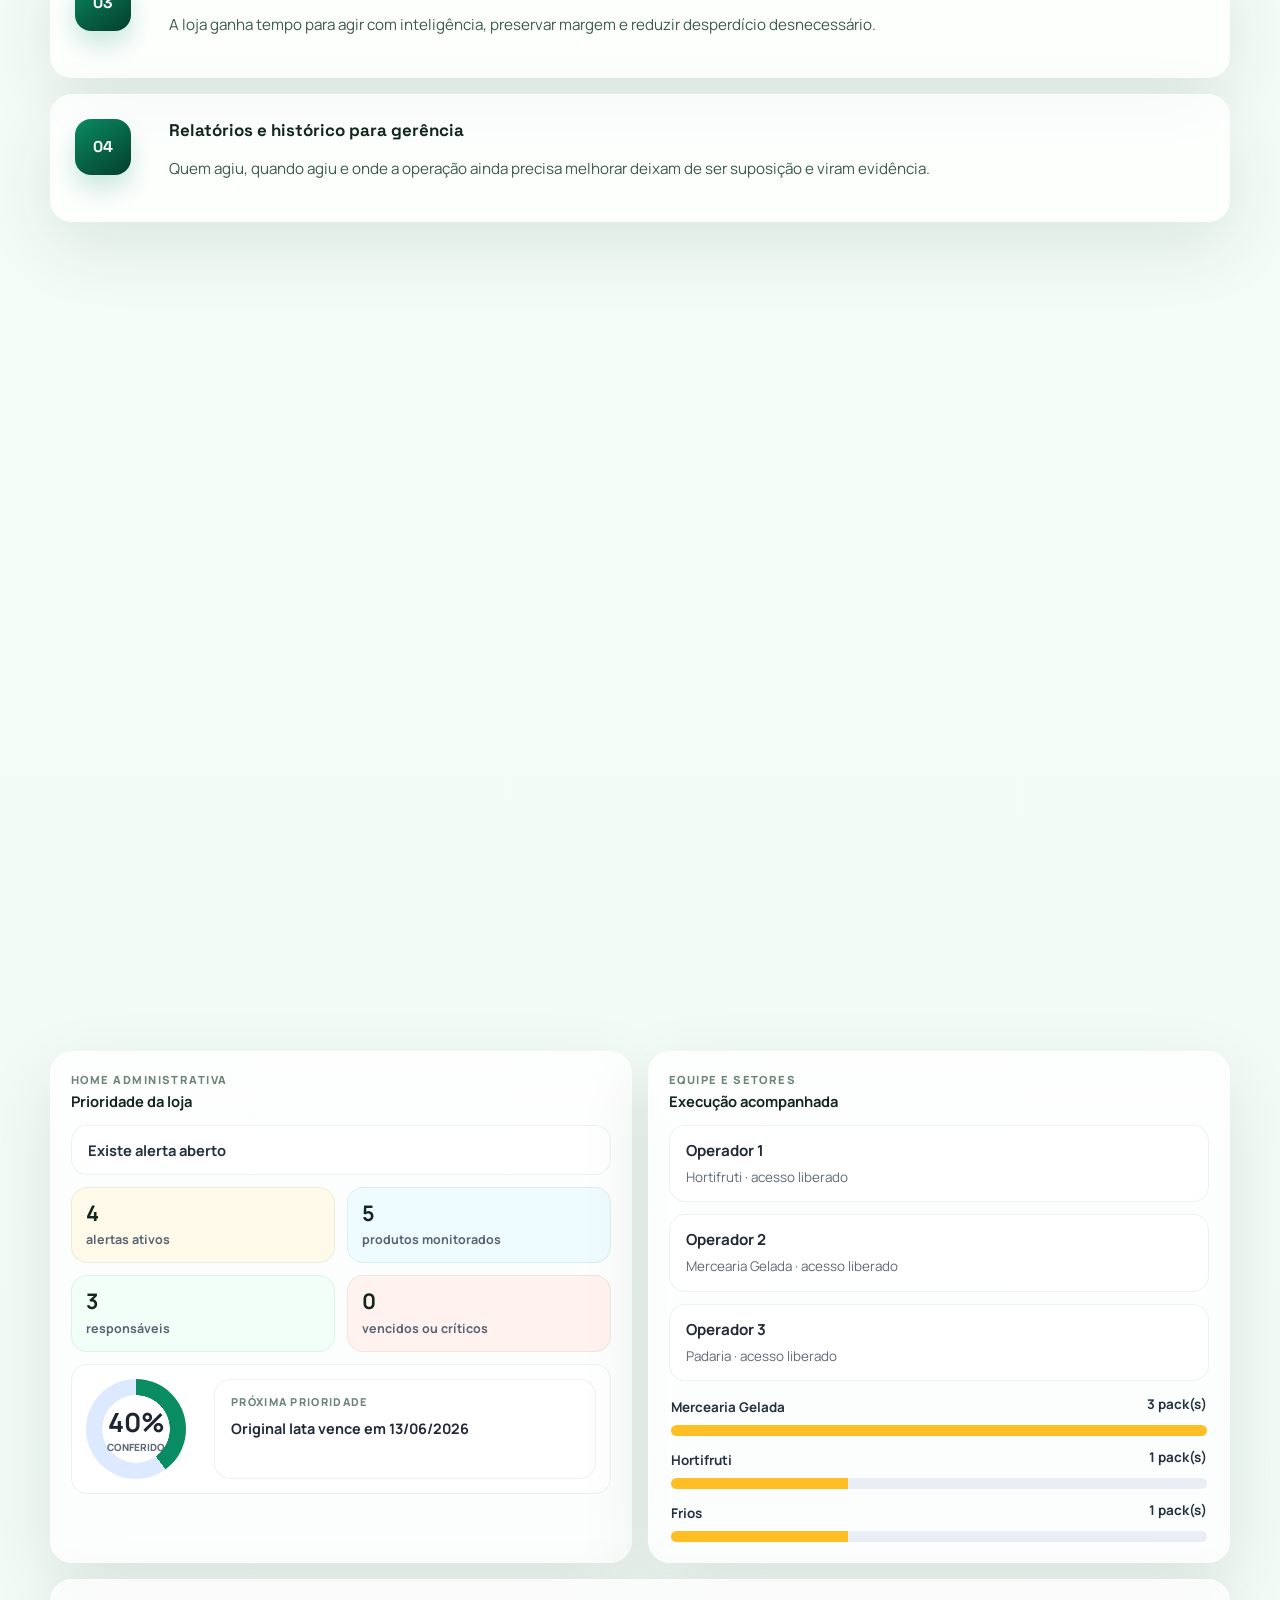
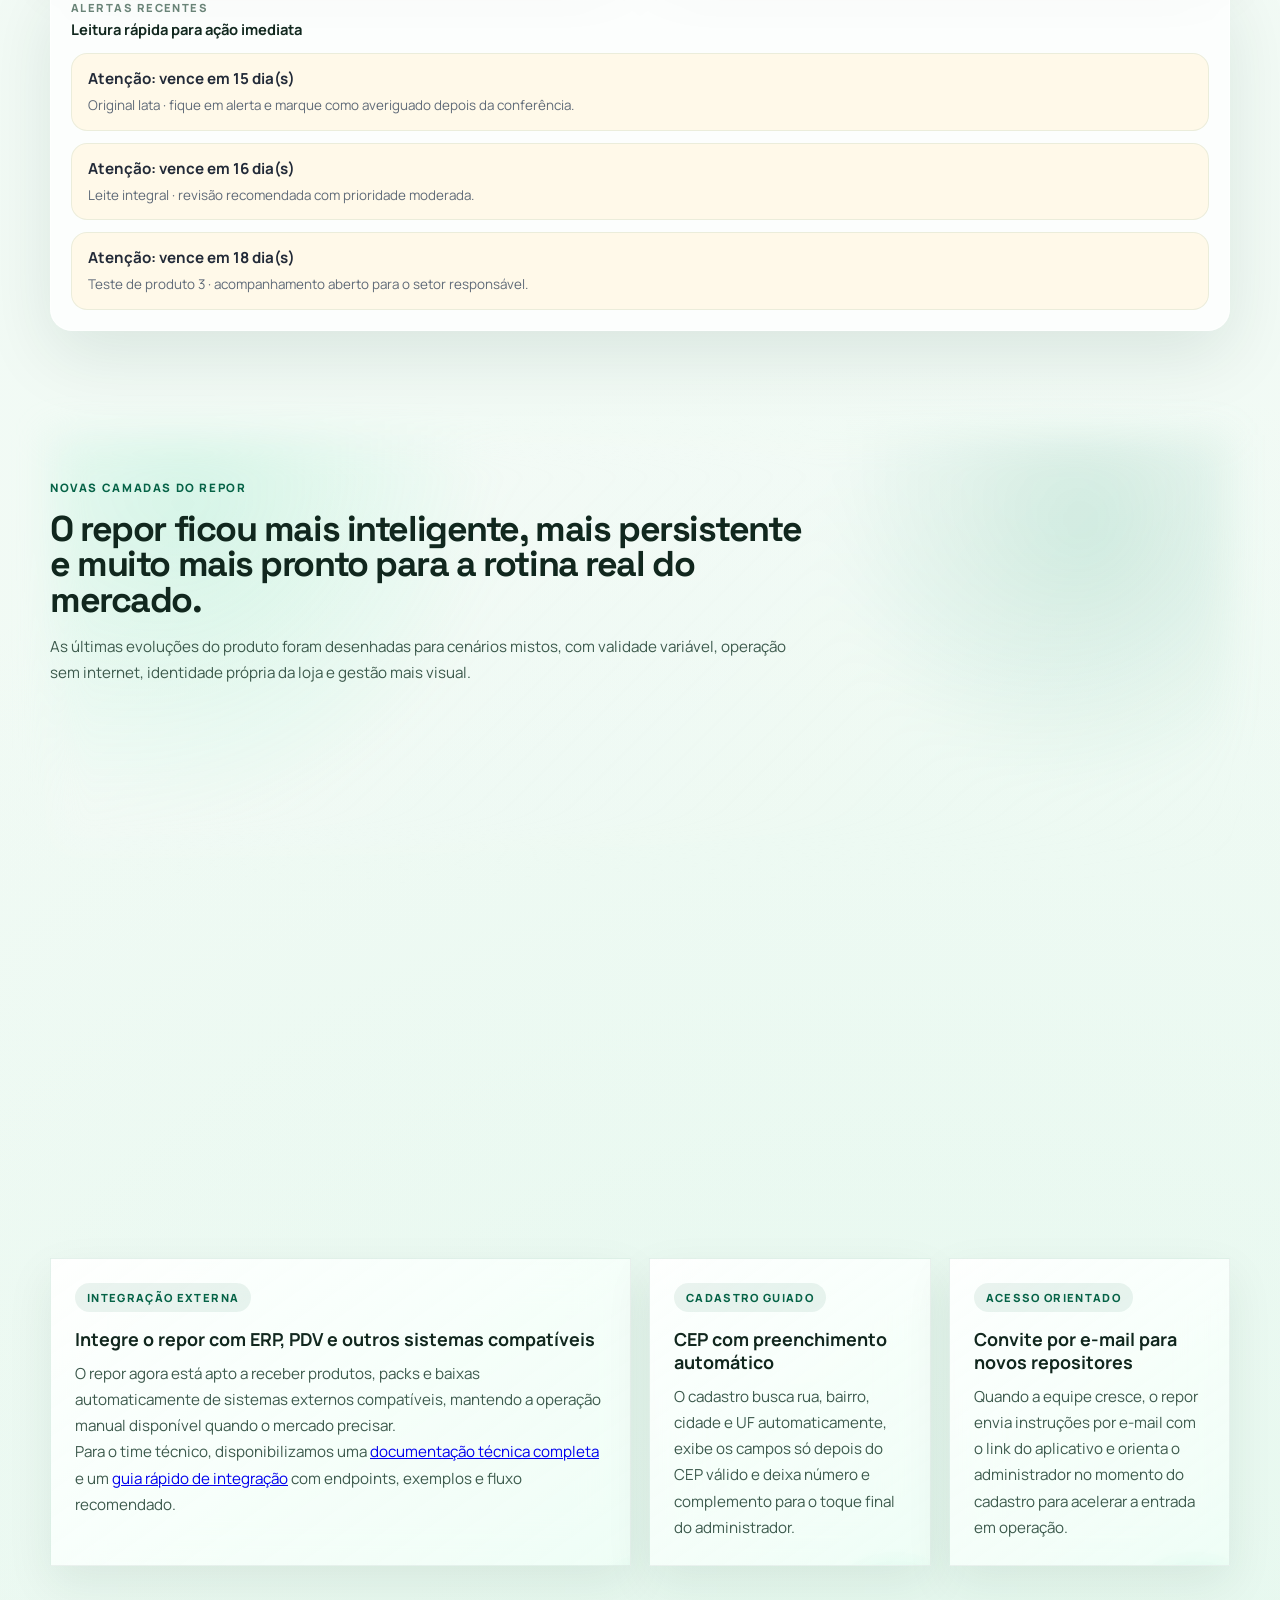
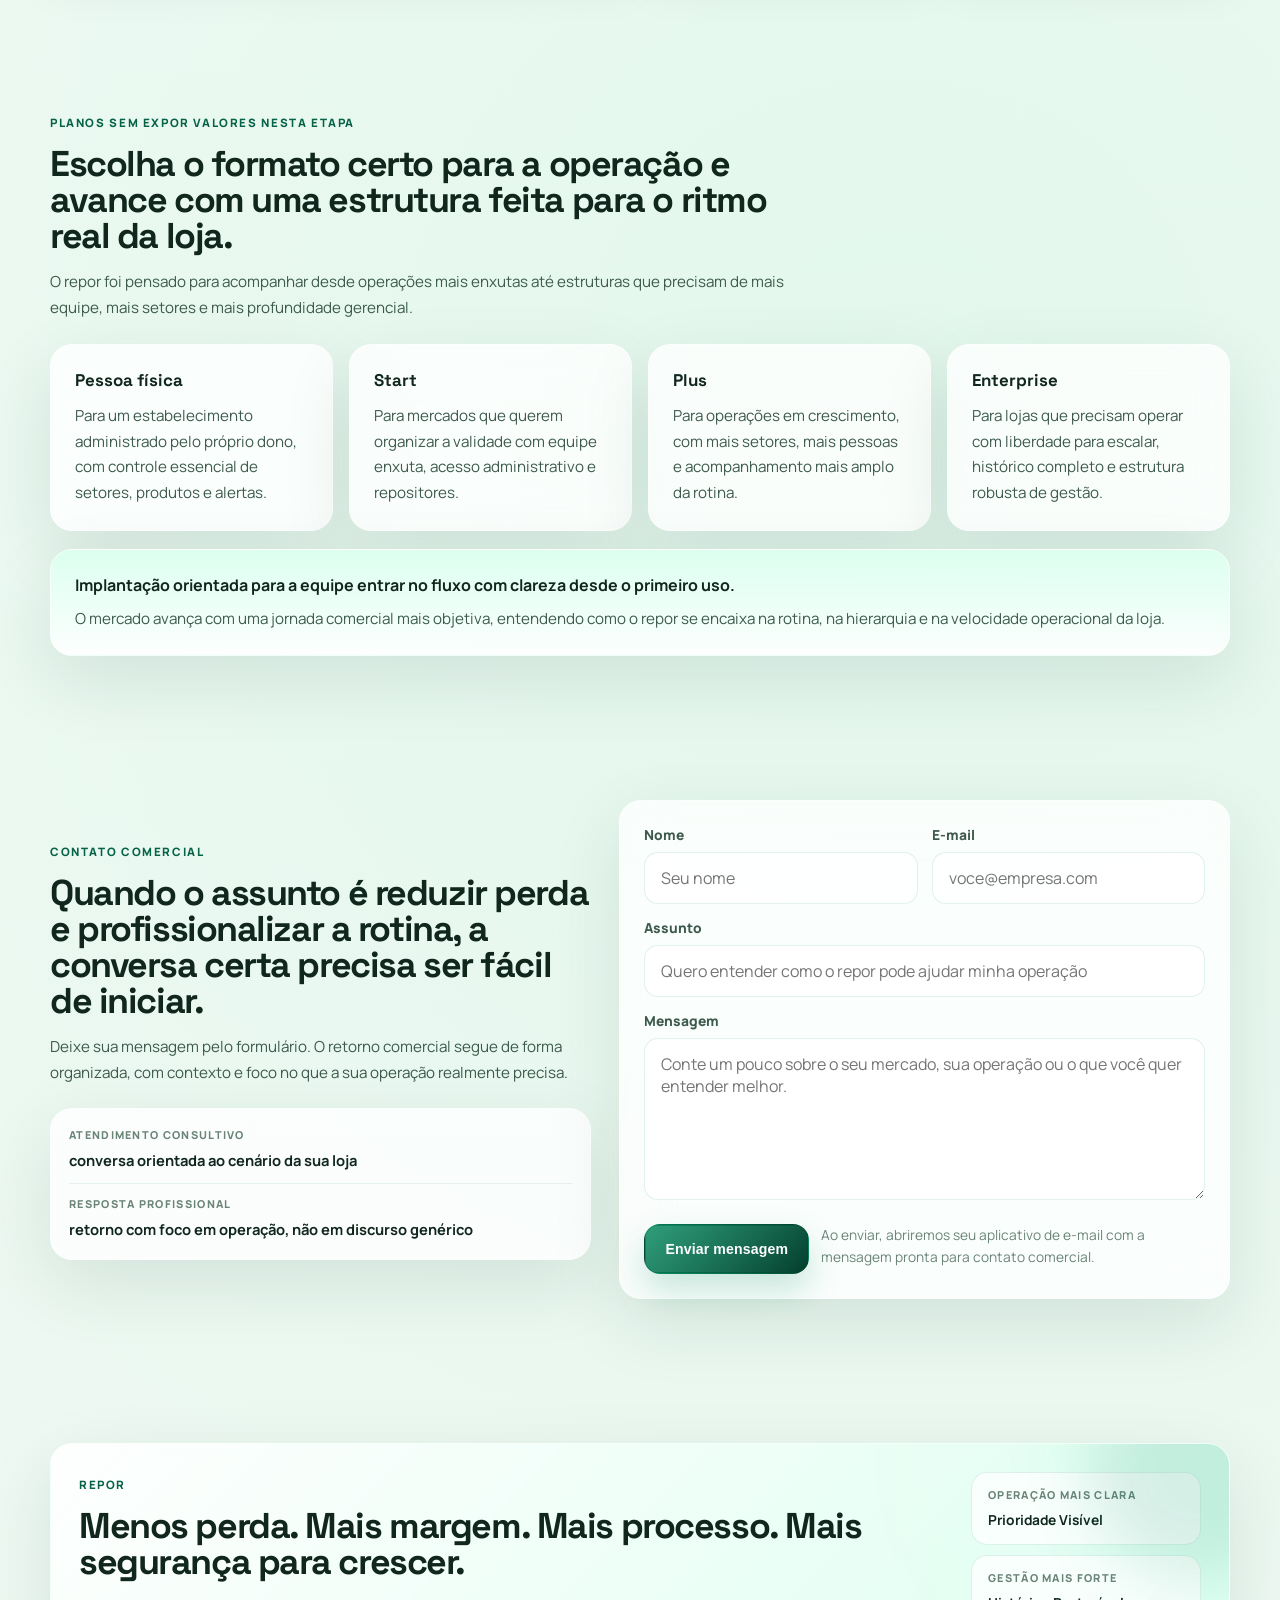
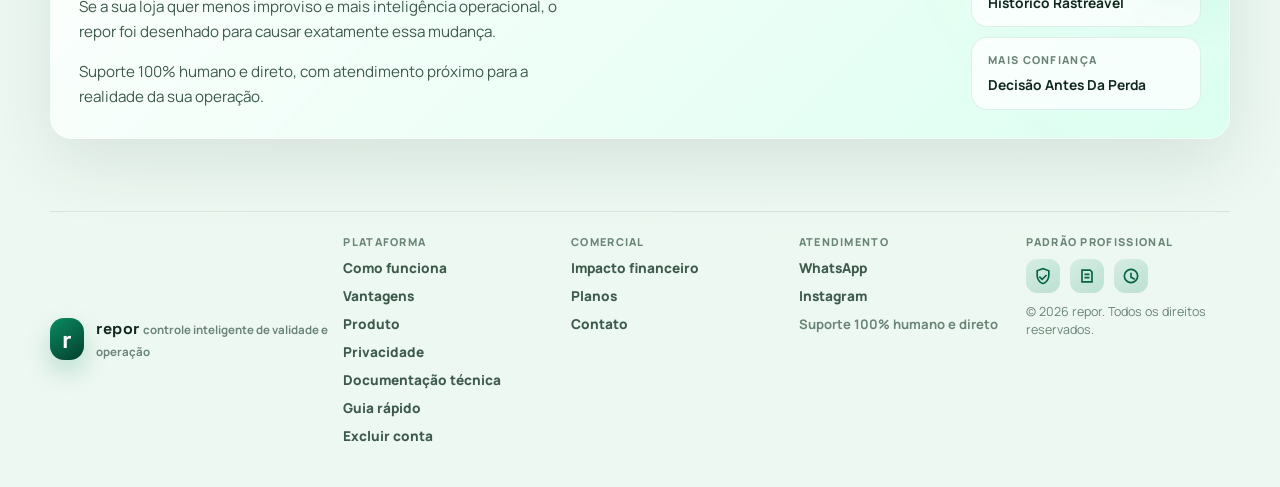
==== commit 4a222f6c: "update site" ====
--- a/index.html
+++ b/index.html
@@ -54,7 +54,9 @@
           <a href="#contato">Contato</a>
         </nav>
 
-        <div class="topbar-actions"></div>
+        <div class="topbar-actions">
+          <a class="topbar-cta" href="./docs/index.html">Documentação técnica</a>
+        </div>
       </header>
 
       <main>
@@ -456,6 +458,17 @@
               </p>
             </article>
 
+            <article class="upgrade-card reveal glass-panel wide" style="--delay: 380ms">
+              <span class="upgrade-pill">integração externa</span>
+              <h3>Integre o repor com ERP, PDV e outros sistemas compatíveis</h3>
+              <p>
+                O repor agora está apto a receber produtos, packs e baixas automaticamente de sistemas externos compatíveis, mantendo a operação manual disponível quando o mercado precisar.
+              </p>
+              <p>
+                Para o time técnico, disponibilizamos uma <a href="./docs/index.html">documentação técnica completa</a> e um <a href="./docs/guia-rapido.html">guia rápido de integração</a> com endpoints, exemplos e fluxo recomendado.
+              </p>
+            </article>
+
             <article class="upgrade-card reveal glass-panel" style="--delay: 400ms">
               <span class="upgrade-pill">cadastro guiado</span>
               <h3>CEP com preenchimento automático</h3>
@@ -610,6 +623,8 @@
               <a href="#vantagens">Vantagens</a>
               <a href="#produto">Produto</a>
               <a href="./privacy.html">Privacidade</a>
+              <a href="./docs/index.html">Documentação técnica</a>
+              <a href="./docs/guia-rapido.html">Guia rápido</a>
               <a href="./delete-account.html">Excluir conta</a>
             </div>
             <div class="footer-column">
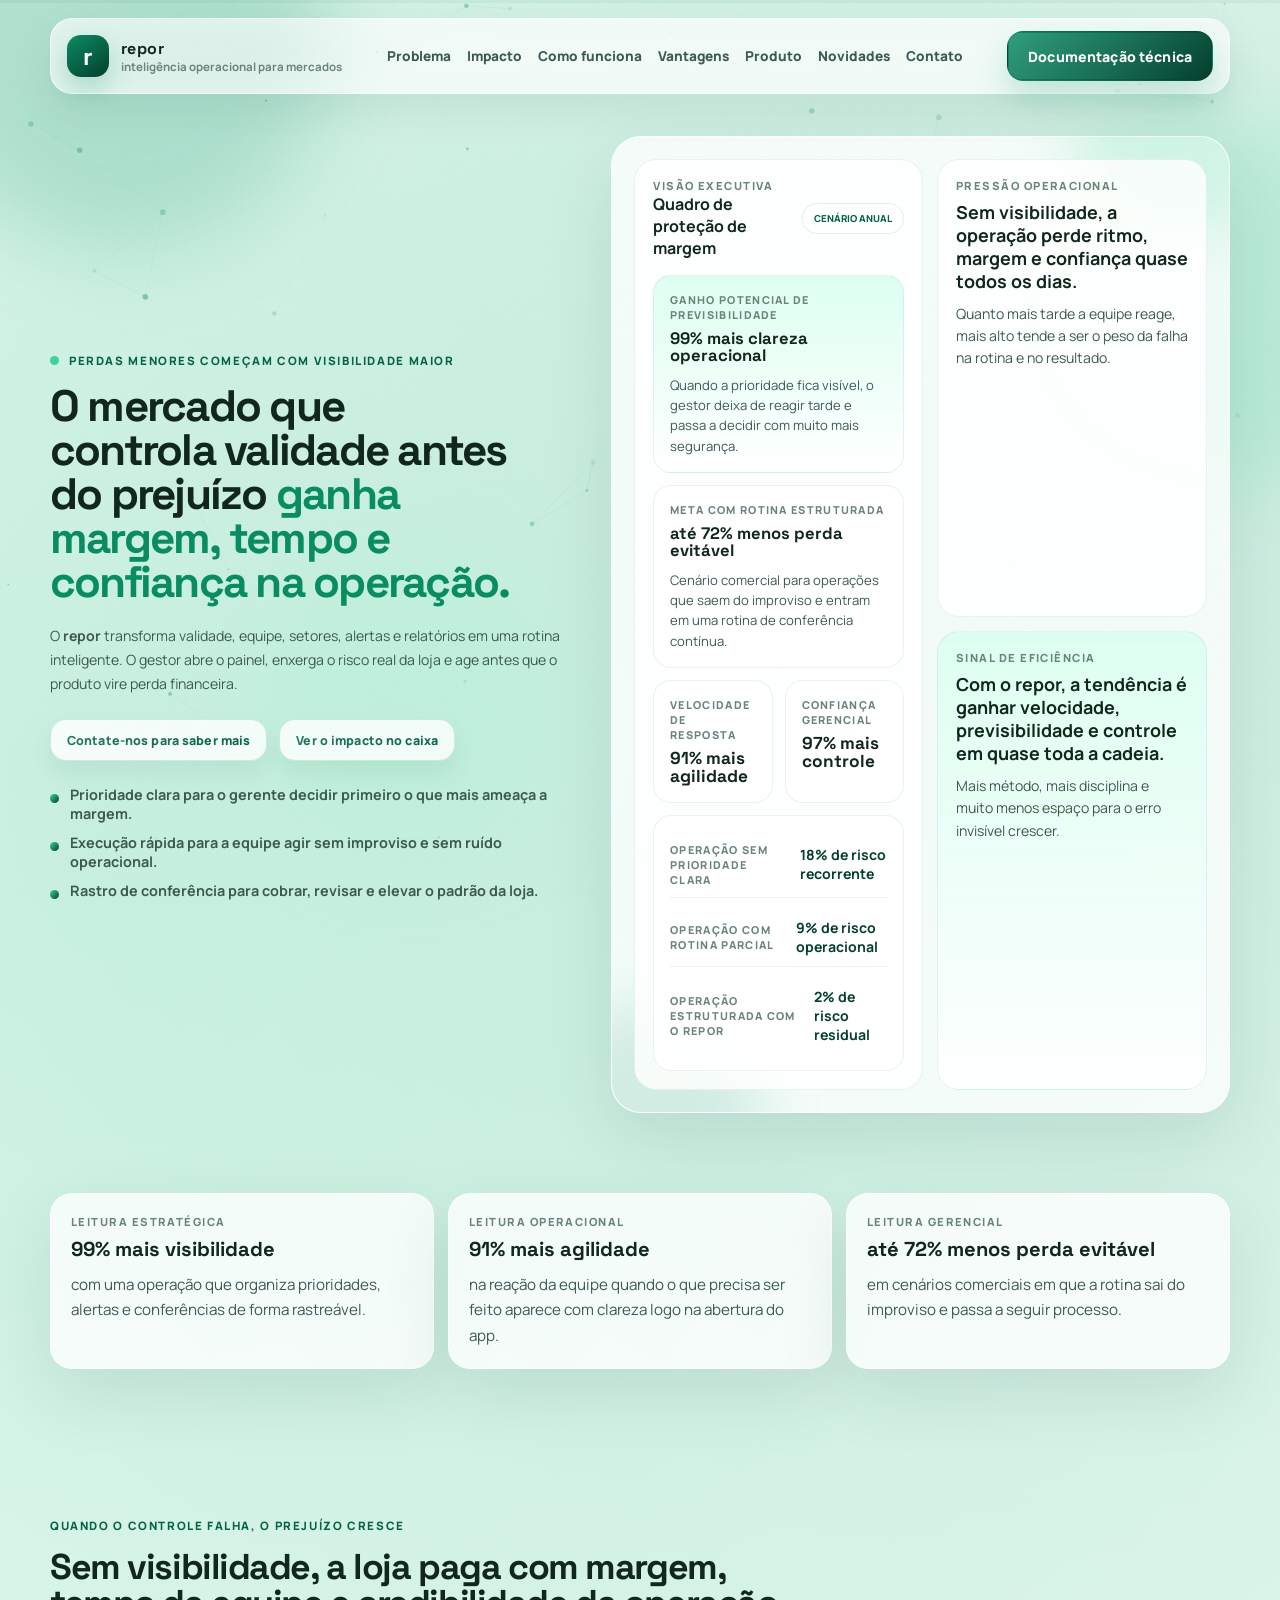
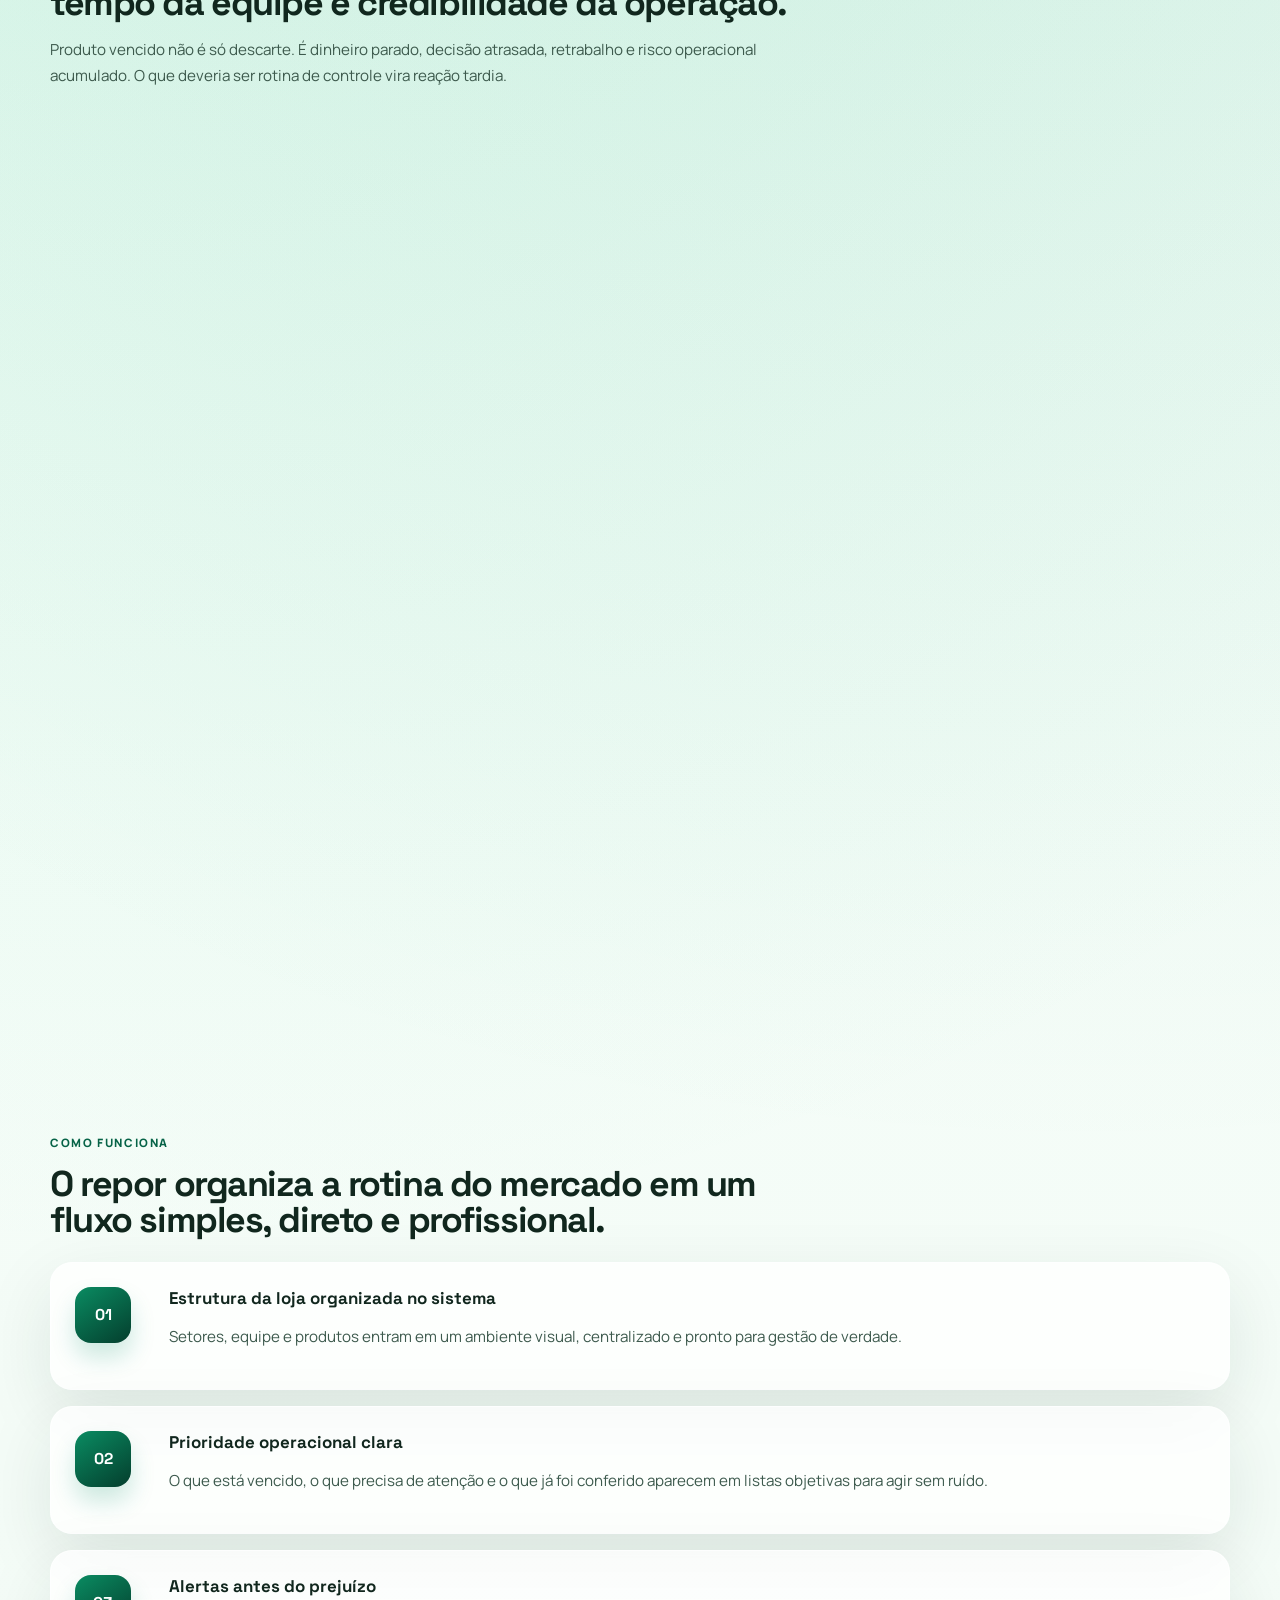
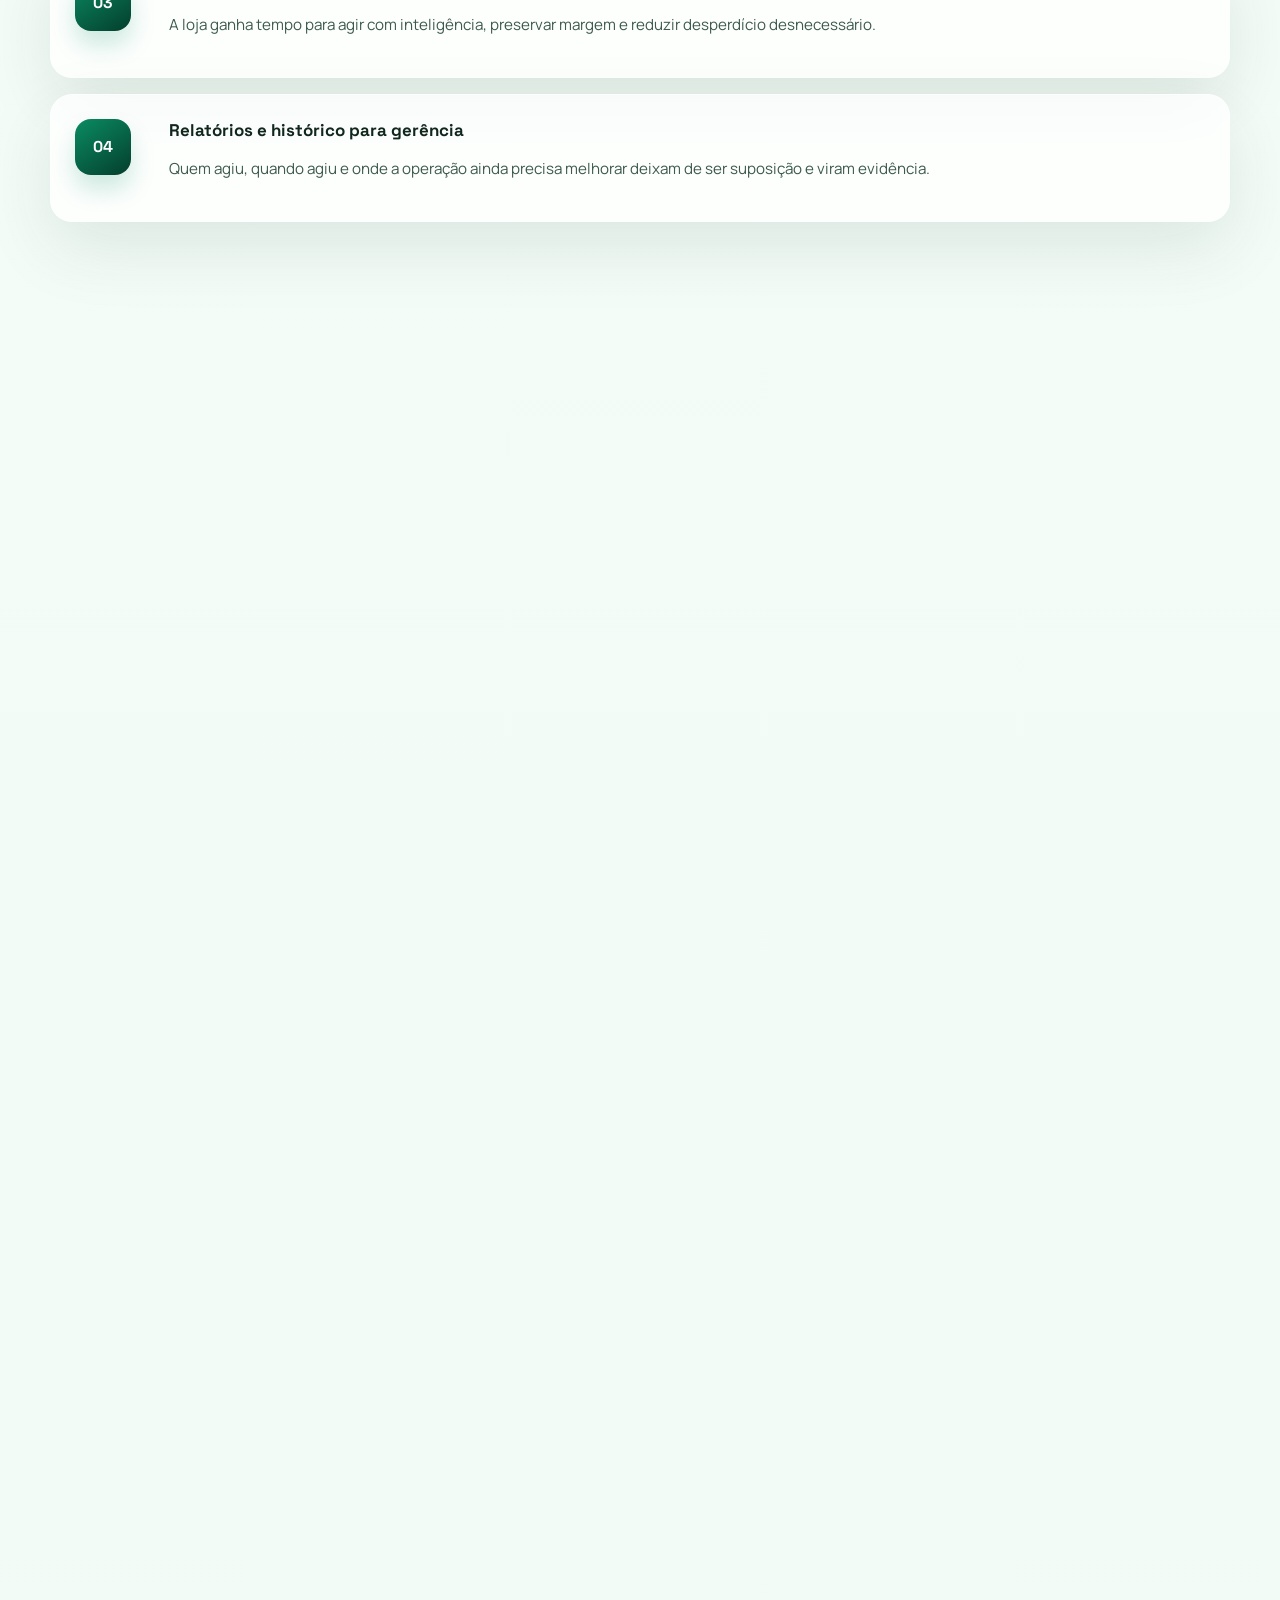
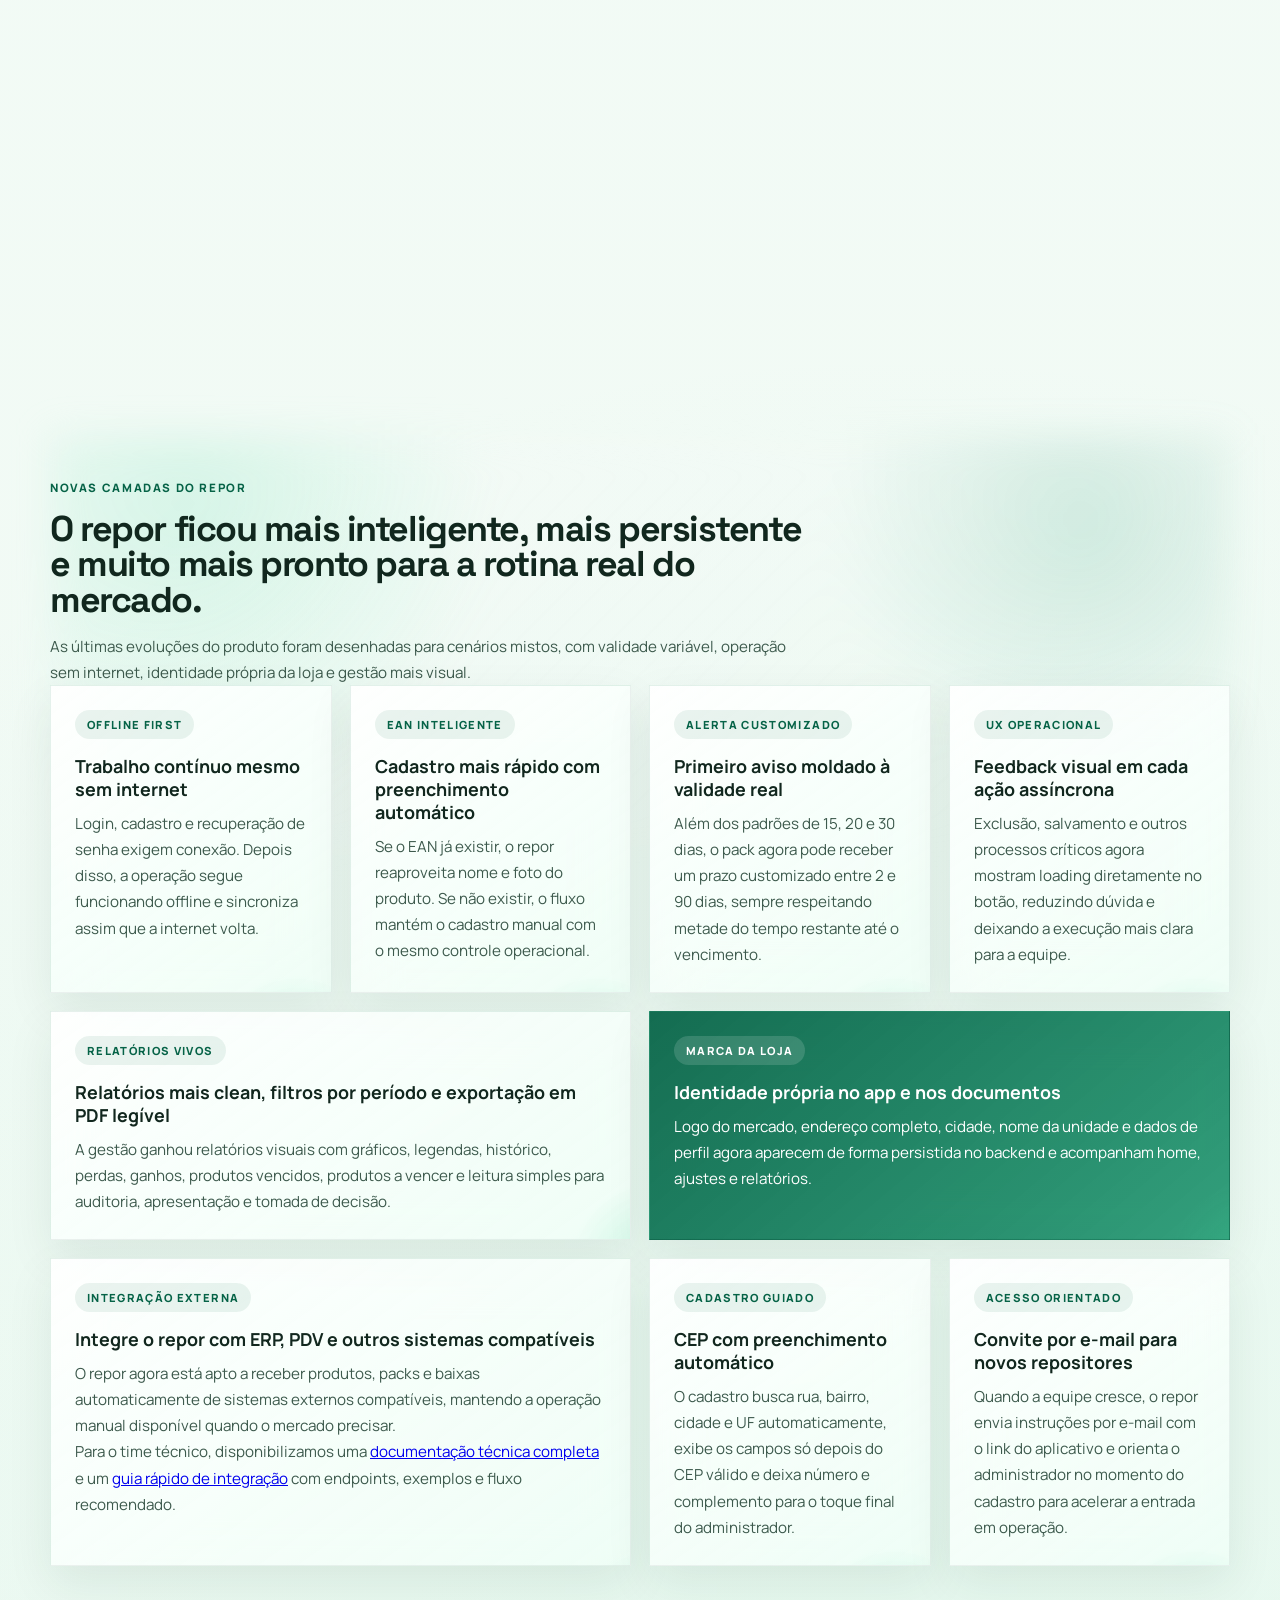
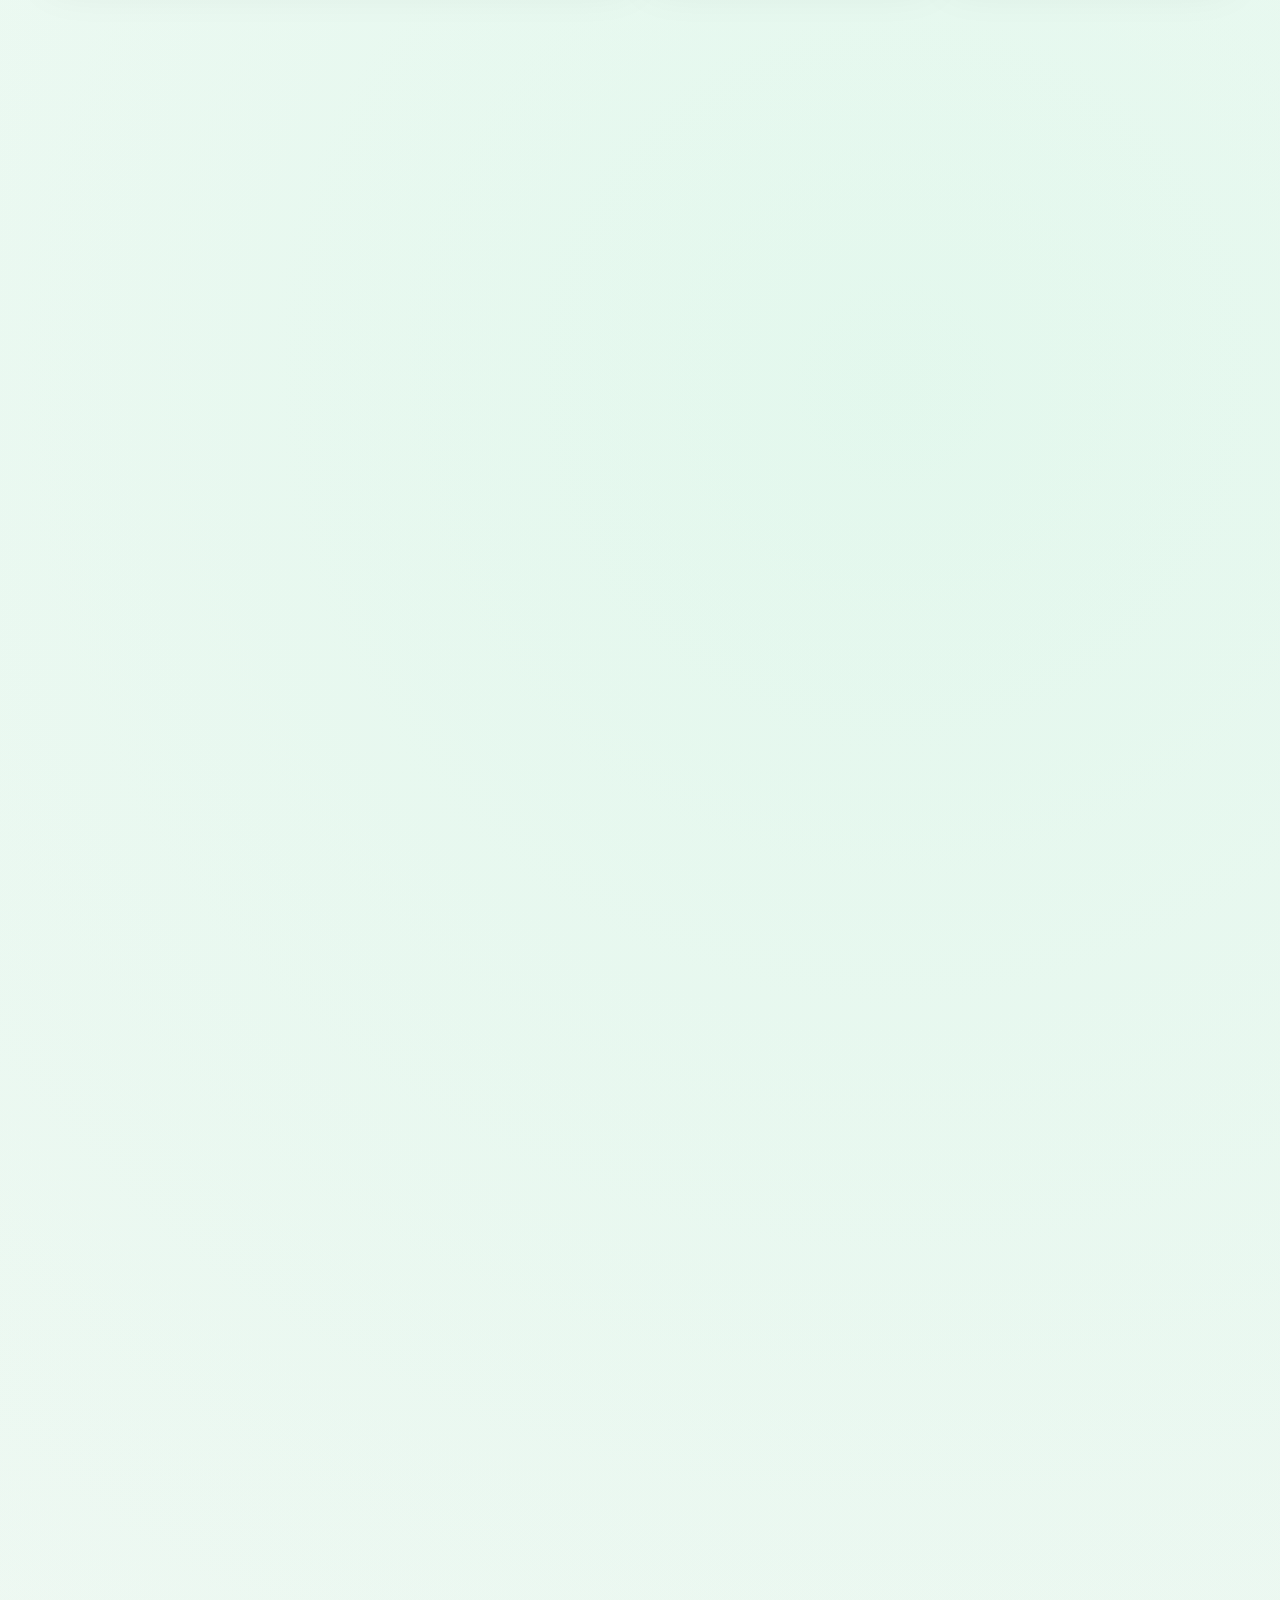
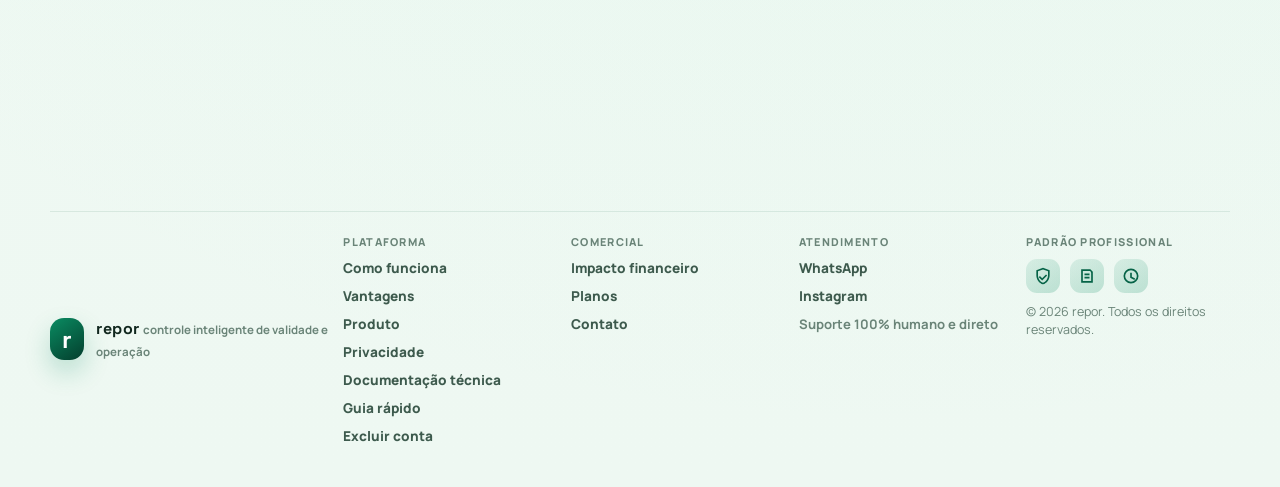
==== commit 51ca7c47: "change cellnumber" ====
--- a/index.html
+++ b/index.html
@@ -81,7 +81,7 @@
             <div class="hero-actions">
               <a
                 class="button button-primary"
-                href="https://wa.me/5518997501202"
+                href="https://wa.me/5518991642074"
                 target="_blank"
                 rel="noreferrer"
               >
@@ -635,7 +635,7 @@
             </div>
             <div class="footer-column">
               <span class="footer-label">Atendimento</span>
-              <a href="https://wa.me/5518997501202" target="_blank" rel="noreferrer">WhatsApp</a>
+              <a href="https://wa.me/5518991642074" target="_blank" rel="noreferrer">WhatsApp</a>
               <a href="https://www.instagram.com/repor.app/" target="_blank" rel="noreferrer">Instagram</a>
               <span class="footer-support">Suporte 100% humano e direto</span>
             </div>
